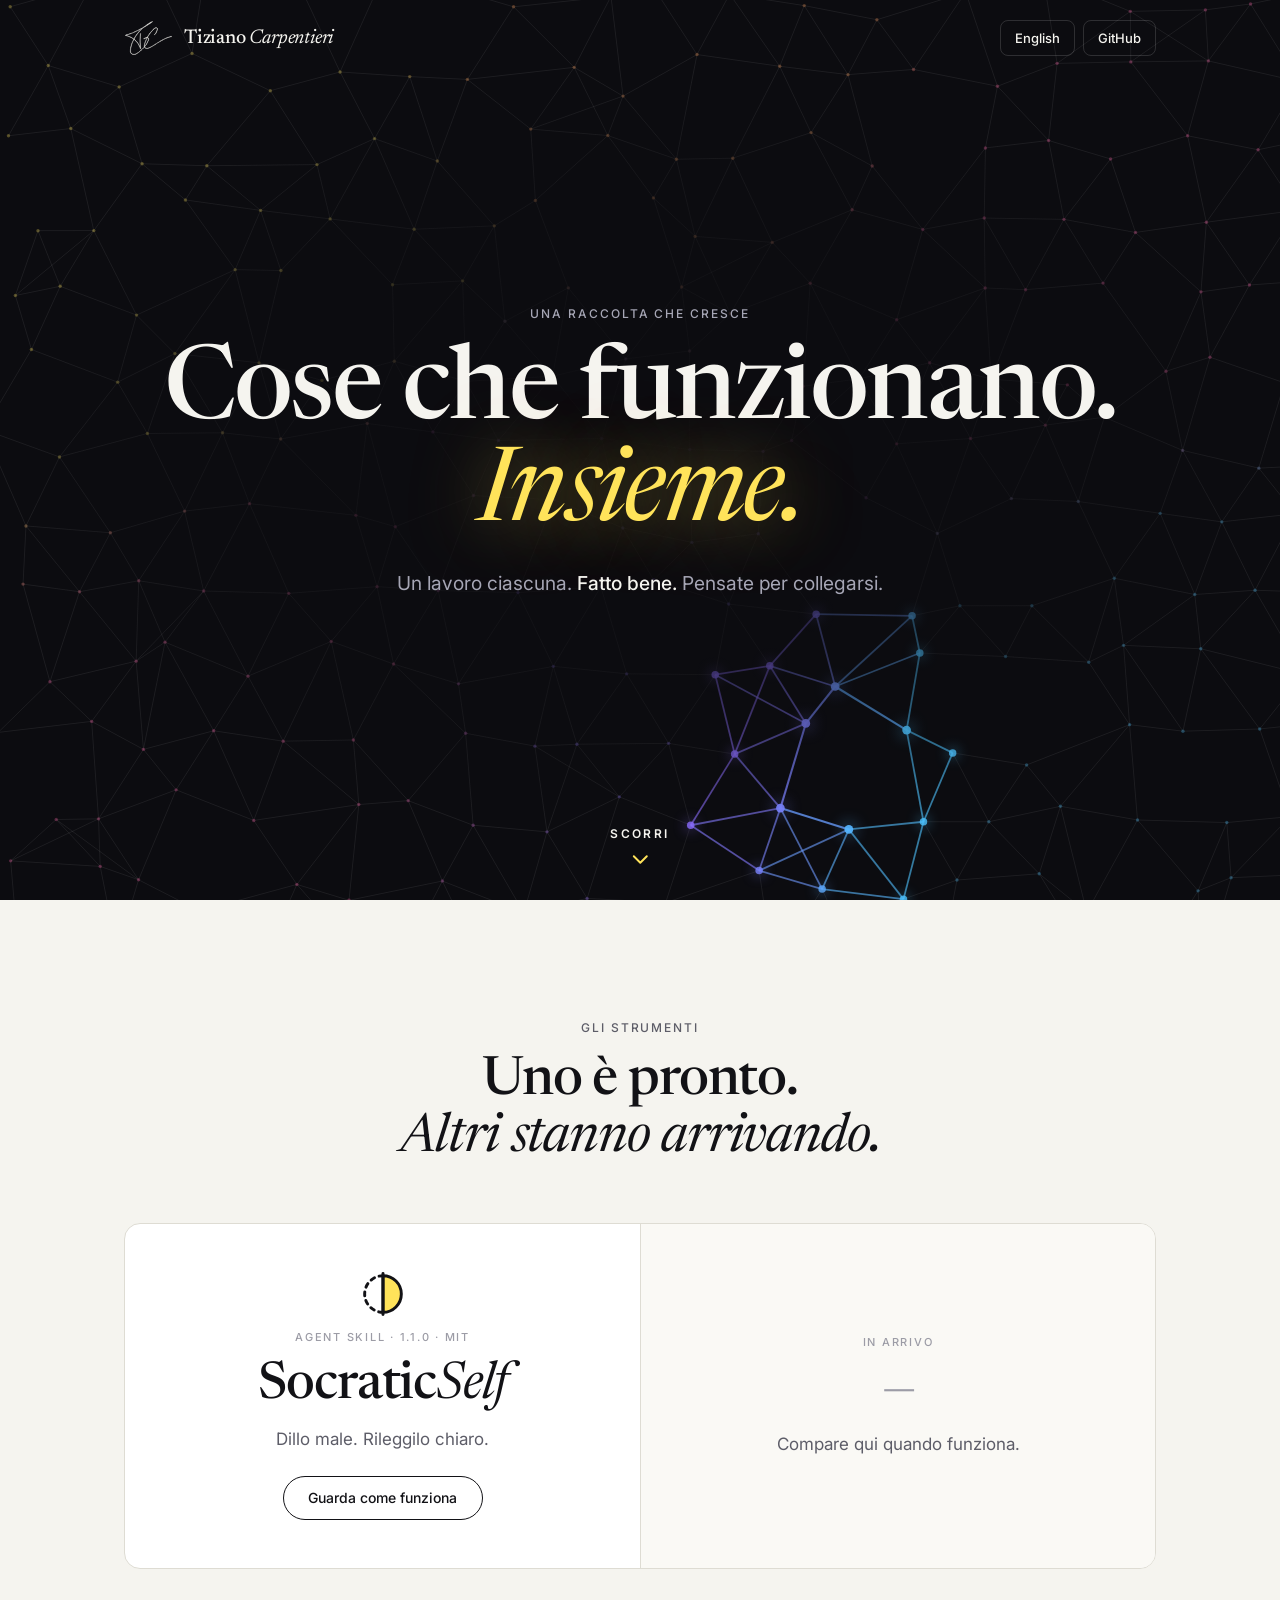
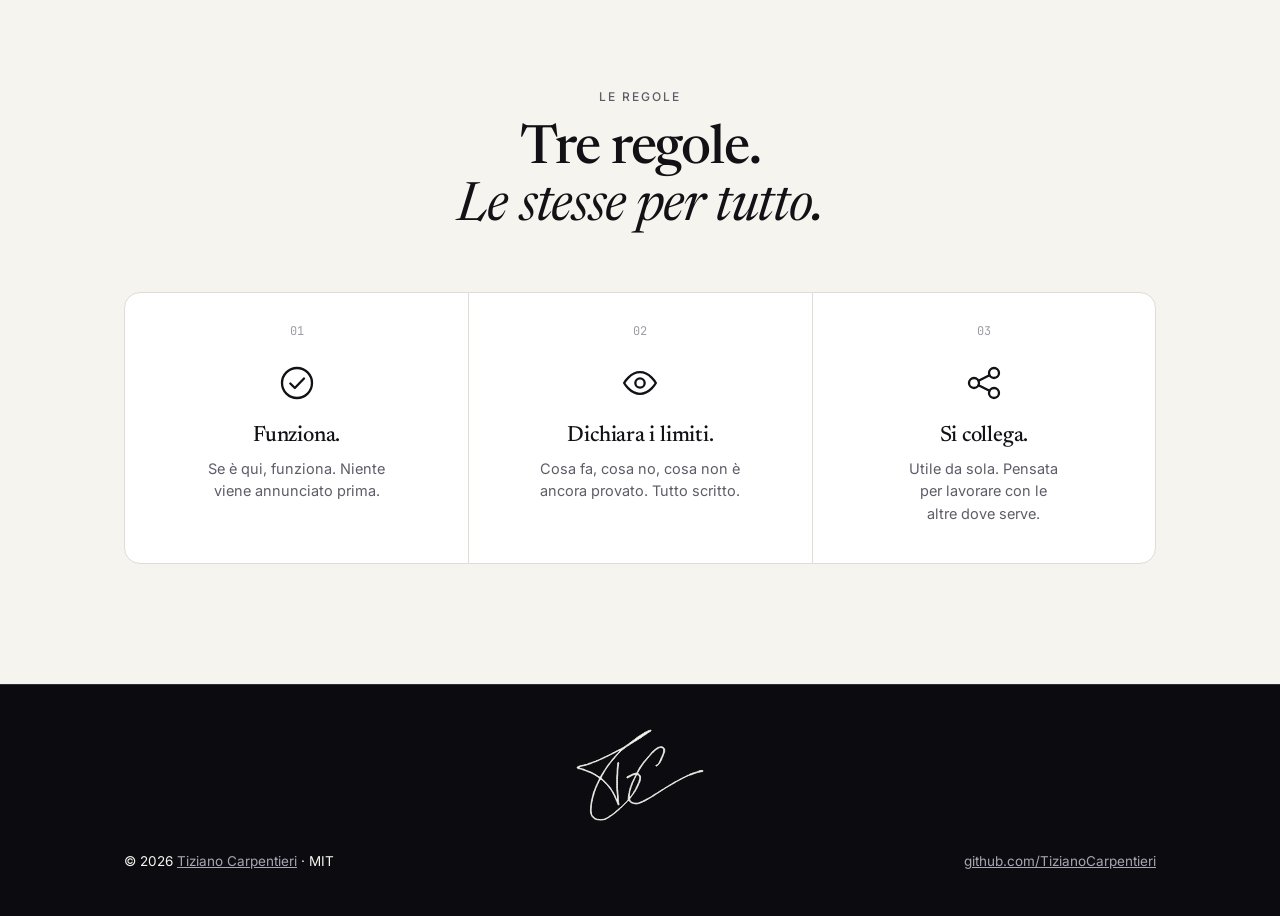
==== it/index.html @ f1d17db7 "Open the home page to every creation and keep labels on one line The home page now presents a growin" ====
<!doctype html>
<html lang="it">
<head>
<meta charset="utf-8">
<meta name="viewport" content="width=device-width, initial-scale=1">
<title>Tiziano Carpentieri — cose che funzionano, insieme</title>
<meta name="description" content="Cose che funzionano, di Tiziano Carpentieri. Ognuna fa bene un solo lavoro e si collega alle altre dove serve. Prima uscita: SocraticSelf, una Agent Skill aperta.">
<meta name="author" content="Tiziano Carpentieri">
<link rel="canonical" href="https://tizianocarpentieri.github.io/it/">
<link rel="alternate" hreflang="en" href="https://tizianocarpentieri.github.io/">
<link rel="alternate" hreflang="it" href="https://tizianocarpentieri.github.io/it/">
<link rel="alternate" hreflang="x-default" href="https://tizianocarpentieri.github.io/">
<meta property="og:type" content="website">
<meta property="og:title" content="Cose che funzionano. Insieme.">
<meta property="og:description" content="Cose che funzionano, di Tiziano Carpentieri.">
<meta property="og:url" content="https://tizianocarpentieri.github.io/it/">
<meta property="og:image" content="https://tizianocarpentieri.github.io/assets/og-home.png">
<meta name="twitter:card" content="summary_large_image">
<link rel="icon" href="../assets/mark.svg" type="image/svg+xml">
<link rel="preconnect" href="https://fonts.googleapis.com">
<link rel="preconnect" href="https://fonts.gstatic.com" crossorigin>
<link href="https://fonts.googleapis.com/css2?family=Newsreader:ital,opsz,wght@0,6..72,400;0,6..72,500;1,6..72,400;1,6..72,500&family=Inter:wght@400;500;600&family=JetBrains+Mono:wght@400&display=swap" rel="stylesheet">
<link rel="stylesheet" href="../assets/site.css">

</head>
<body style="--signal:#ffe35a">
<header class="hero ink network">
  <canvas class="scene" data-scene="network"></canvas><div class="veil"></div>
  <div class="wrap">
    <nav class="nav">
      <a class="brand home-brand" href="../it/index.html"><span class="sigla" aria-hidden="true"></span><span>Tiziano <em>Carpentieri</em></span></a>
      <div class="nav-links"><a class="chip" href="../index.html" hreflang="en">English</a><a class="chip" href="https://github.com/TizianoCarpentieri">GitHub</a></div>
    </nav>
    <div class="hero-copy">
      <span class="eyebrow">Una raccolta che cresce</span>
      <h1><span class="l">Cose che funzionano.</span><span class="l"><em>Insieme.</em></span></h1>
      <p class="lede">Un lavoro ciascuna. <b>Fatto bene.</b> Pensate per collegarsi.</p>
    </div>
  </div>
  <a class="cue" href="#main"><span>Scorri</span><svg viewBox="0 0 24 24" aria-hidden="true"><path d="M6 9.5l6 6 6-6"/></svg></a>
</header>

<main id="main">
<section class="band rise">
  <div class="wrap">
    <span class="eyebrow">Gli strumenti</span>
    <h2><span class="l">Uno è pronto.</span><span class="l"><em>Altri stanno arrivando.</em></span></h2>
    <div class="cols c2">
      <a class="tile" href="../it/socraticself/index.html"><svg viewBox="0 0 24 24" aria-hidden="true"><path d="M12 2a10 10 0 0 0 0 20" fill="none" stroke="currentColor" stroke-width="1.6" stroke-dasharray="2.2 2.6" stroke-linecap="round"/><path d="M12 2a10 10 0 0 1 0 20z" fill="#ffe35a" stroke="currentColor" stroke-width="1.6" stroke-linejoin="round"/><path d="M12 .8v22.4" stroke="currentColor" stroke-width="1.6" stroke-linecap="round"/></svg><span class="kind">Agent Skill · 1.1.0 · MIT</span><h3>Socratic<em>Self</em></h3><p>Dillo male. Rileggilo chiaro.</p><span class="go">Guarda come funziona</span></a>
      <div class="tile soon"><span class="kind">In arrivo</span><h3>—</h3><p>Compare qui quando funziona.</p></div>
    </div>
  </div>
</section>

<section class="band rise" style="padding-top:0">
  <div class="wrap">
    <span class="eyebrow">Le regole</span>
    <h2><span class="l">Tre regole.</span><span class="l"><em>Le stesse per tutto.</em></span></h2>
    <div class="cols c3">
      <div class="col"><svg class="ico" viewBox="0 0 24 24"><circle cx="12" cy="12" r="9"/><path d="M8 12.300l2.700 2.700L16.200 9.300"/></svg><h3>Funziona.</h3><p>Se è qui, funziona. Niente viene annunciato prima.</p></div>
      <div class="col"><svg class="ico" viewBox="0 0 24 24"><path d="M2.500 12s3.500-6.500 9.500-6.500 9.500 6.500 9.500 6.500-3.500 6.500-9.500 6.500S2.500 12 2.500 12z"/><circle cx="12" cy="12" r="2.800"/></svg><h3>Dichiara i limiti.</h3><p>Cosa fa, cosa no, cosa non è ancora provato. Tutto scritto.</p></div>
      <div class="col"><svg class="ico" viewBox="0 0 24 24"><circle cx="6" cy="12" r="3"/><circle cx="18" cy="6" r="3"/><circle cx="18" cy="18" r="3"/><path d="M8.700 10.700 15.300 7.300M8.700 13.300l6.600 3.400"/></svg><h3>Si collega.</h3><p>Utile da sola. Pensata per lavorare con le altre dove serve.</p></div>
    </div>
  </div>
</section>
</main>
<footer class="ink">
  <div class="wrap">
    <span class="sigla sign" role="img" aria-label="Sigla di Tiziano Carpentieri"></span>
    <div class="foot-row">
      <span>© 2026 <a href="../it/index.html">Tiziano Carpentieri</a> · MIT</span>
      <a href="https://github.com/TizianoCarpentieri">github.com/TizianoCarpentieri</a>
    </div>
  </div>
</footer>
<script src="../assets/site.js"></script>
</body>
</html>
---- assets/site.css ----
:root{
  --ink:#0c0c10; --ink-2:#16161c; --paper:#f5f4ef; --card:#ffffff; --tint:#faf9f5;
  --text:#121216; --muted:#5d5d68; --faint:#9c9ca6; --line:#dedcd3;
  --text-inv:#f5f4ef; --muted-inv:#a6a6b5; --line-inv:rgba(255,255,255,.14);
  --signal:#ffe35a;
  --display:"Newsreader",Georgia,"Times New Roman",serif;
  --sans:"Inter",system-ui,-apple-system,"Segoe UI",Roboto,sans-serif;
  --mono:"JetBrains Mono",ui-monospace,SFMono-Regular,Menlo,Consolas,monospace;
}
*{box-sizing:border-box}
html{scroll-behavior:smooth;-webkit-text-size-adjust:100%}
body{margin:0;background:var(--paper);color:var(--text);font:400 16px/1.55 var(--sans);-webkit-font-smoothing:antialiased;overflow-x:hidden}
a{color:inherit}
h1,h2,h3{text-wrap:balance}
p{text-wrap:pretty}
.lede,.caption,.request p,.note{text-wrap:balance}
.wrap{max-width:1080px;margin:0 auto;padding:0 24px}
.ink{background:var(--ink);color:var(--text-inv)}
.band{padding:120px 0;text-align:center}

/* nav */
.nav{display:flex;align-items:center;justify-content:space-between;height:76px}
.brand{display:inline-flex;align-items:center;gap:10px;font:500 20px/1 var(--display);letter-spacing:-.01em;text-decoration:none;white-space:nowrap}
.brand svg{width:26px;height:26px;flex:none}
.brand em{font-weight:400}
.nav-links{display:flex;gap:8px}
.chip{display:inline-flex;align-items:center;justify-content:center;min-width:72px;height:36px;padding:0 14px;border:1px solid var(--line);border-radius:8px;font:500 13px/1 var(--sans);text-decoration:none;white-space:nowrap;transition:background .2s}
.ink .chip{border-color:var(--line-inv)}
.chip:hover{background:rgba(127,127,127,.14)}

/* type */
.eyebrow{display:block;font:500 12px/1.4 var(--sans);letter-spacing:.16em;text-transform:uppercase;color:var(--muted)}
.ink .eyebrow{color:var(--muted-inv)}
h1{font:500 clamp(38px,6.6vw,86px)/1.03 var(--display);letter-spacing:-.025em;margin:20px 0 0}
h2{font:500 clamp(30px,4.4vw,54px)/1.06 var(--display);letter-spacing:-.022em;margin:16px 0 0}
h1 .l,h2 .l{display:block}
h1 em,h2 em{font-style:italic;font-weight:400}
.ink h1 em,.ink h2 em{color:var(--signal)}
.lede{font-size:clamp(17px,1.5vw,20px);line-height:1.5;color:var(--muted);margin:22px auto 0;max-width:50ch}
.ink .lede{color:var(--muted-inv)}
.lede b{font-weight:500;color:var(--text);white-space:nowrap}
.ink .lede b{color:var(--text-inv)}
.caption{font-size:13px;color:var(--faint);margin:20px auto 0;max-width:60ch}
.ink .caption{color:#7c7c8e}

/* buttons */
.actions{display:flex;gap:12px;justify-content:center;flex-wrap:wrap;margin-top:34px}
.btn{display:inline-flex;align-items:center;justify-content:center;width:220px;height:50px;border-radius:10px;font:500 15px/1 var(--sans);white-space:nowrap;border:1px solid currentColor;background:transparent;color:inherit;cursor:pointer;text-decoration:none;transition:background .2s,color .2s,border-color .2s}
.btn:hover{background:rgba(127,127,127,.16)}
.btn.solid{background:var(--text);color:var(--paper);border-color:var(--text)}
.btn.solid:hover{background:#2e2e37}
.ink .btn.solid{background:var(--signal);color:#111;border-color:var(--signal)}
.ink .btn.solid:hover{background:#fff0a0}

/* hero */
.hero{position:relative;overflow:hidden;text-align:center;padding:0 0 96px}
.hero::before{content:"";position:absolute;inset:0;pointer-events:none;background-image:radial-gradient(circle,rgba(255,255,255,.075) 1px,transparent 1.4px);background-size:26px 26px;
  -webkit-mask-image:radial-gradient(70% 60% at 50% 60%,#000,transparent);mask-image:radial-gradient(70% 60% at 50% 60%,#000,transparent)}
.hero>.wrap{position:relative}
.hero-copy{padding-top:56px}

/* figure: network */
.figure{margin:60px auto 0;max-width:1000px}
.promptbar{display:grid;align-items:center;justify-items:center;border:1px solid var(--line-inv);border-radius:12px;background:rgba(255,255,255,.04);padding:14px 18px;font:400 clamp(13px,1.45vw,16px)/1.6 var(--mono);color:#e9e8e2}
.promptbar>span{grid-area:1/1;opacity:0;transition:opacity .5s}
.figure[data-mode="vague"] .pv,.figure[data-mode="clear"] .pc{opacity:1}
.tag{display:inline-block;font:600 10.5px/1 var(--sans);letter-spacing:.14em;text-transform:uppercase;padding:5px 9px;border-radius:6px;margin-right:10px;vertical-align:2px;background:rgba(255,255,255,.14);color:#d6d6e0}
.pc .tag{background:var(--signal);color:#111}
.net{display:block;width:100%;height:auto;margin-top:22px}
.net .e{stroke:#fff;stroke-opacity:.06;stroke-width:1;fill:none;transition:stroke-opacity .7s,stroke .7s}
.net .n{fill:#5b5b70;transition:fill .7s,opacity .7s}
.net .lab,.net .io{paint-order:stroke;stroke:var(--ink);stroke-width:6px;stroke-linejoin:round;font:500 13px var(--sans);transition:fill .7s,opacity .7s}
.net .lab{fill:#8d8d9e}
.net .io{fill:#cfcfda}
.net .n.in{fill:var(--text-inv)}
.net .ring{fill:none;stroke:var(--signal);stroke-width:1.2;opacity:0;transform-box:fill-box;transform-origin:center}
@keyframes dash{to{stroke-dashoffset:-28}}
@keyframes flick{from{opacity:.2}to{opacity:.95}}
@keyframes ringp{from{opacity:.9;transform:scale(1)}to{opacity:0;transform:scale(2.4)}}
[data-mode="vague"] .net .e{stroke:#b9b9e6;stroke-opacity:.36;stroke-dasharray:2 10;animation:dash 3.2s linear infinite}
[data-mode="vague"] .net .lab{fill:#c4c4d6}
[data-mode="vague"] .net .n.cl{fill:#b9b9e6;animation:flick 1.2s ease-in-out infinite alternate;animation-delay:var(--dl)}
[data-mode="vague"] .net .n.l,[data-mode="vague"] .net .n.out{fill:#77778f}
[data-mode="clear"] .net .e{stroke-opacity:.035}
[data-mode="clear"] .net .e.hot{stroke:var(--signal);stroke-opacity:.95;stroke-width:1.5;stroke-dasharray:6 8;animation:dash .8s linear infinite}
[data-mode="clear"] .net .n.cl{opacity:.16}
[data-mode="clear"] .net .n.hot{fill:var(--signal);opacity:1;filter:drop-shadow(0 0 7px rgba(255,227,90,.9))}
[data-mode="clear"] .net .lab{opacity:.28}
[data-mode="clear"] .net .lab.hot{opacity:1;fill:#fff;font-weight:600}
[data-mode="clear"] .net .ring{animation:ringp 1.8s ease-out infinite}
.io-v,.io-c{transition:opacity .5s}
[data-mode="vague"] .net .io-c,[data-mode="clear"] .net .io-v{opacity:0}
.switch{display:flex;gap:10px;justify-content:center;margin-top:22px}
.sw{width:180px;height:44px;border-radius:10px;border:1px solid var(--line-inv);background:transparent;color:var(--text-inv);font:500 14px/1 var(--sans);white-space:nowrap;cursor:pointer;transition:background .25s,color .25s,border-color .25s}
[data-mode="vague"] .sw[data-set="vague"]{background:var(--text-inv);color:#111;border-color:var(--text-inv)}
[data-mode="clear"] .sw[data-set="clear"]{background:var(--signal);color:#111;border-color:var(--signal)}

/* constellation (home) */
.orbit{display:block;width:100%;height:auto;max-width:900px;margin:56px auto 0}
.orbit .rail{stroke:var(--line-inv);stroke-width:1.2;stroke-dasharray:4 9;animation:dash 2.4s linear infinite}
.orbit .slot{fill:none;stroke:#5b5b70;stroke-width:1.2;stroke-dasharray:3 5}
.orbit .lit{fill:var(--signal);filter:drop-shadow(0 0 14px rgba(255,227,90,.7))}
.orbit .ring{fill:none;stroke:var(--signal);stroke-width:1.2;transform-box:fill-box;transform-origin:center;animation:ringp 2.2s ease-out infinite}
.orbit .glyph{stroke:#111;stroke-width:1.6;fill:none;stroke-linecap:round}

/* demo window */
.window{margin:56px auto 0;border:1px solid var(--line);border-radius:16px;background:var(--card);overflow:hidden;box-shadow:0 40px 90px -50px rgba(18,18,22,.45);text-align:left}
.chrome{display:grid;grid-template-columns:1fr auto 1fr;align-items:center;height:44px;padding:0 16px;border-bottom:1px solid var(--line);background:var(--tint)}
.chrome i{display:inline-block;width:10px;height:10px;border-radius:50%;background:var(--line);margin-right:6px}
.chrome span{font:400 12px/1 var(--mono);color:var(--faint);white-space:nowrap}
.split{display:grid;grid-template-columns:1fr 1px 1fr}
.pane{min-width:0;padding:28px 34px 36px;display:flex;flex-direction:column}
.pane.you{background:var(--tint)}
.pane-h{font:500 11px/1 var(--sans);letter-spacing:.16em;text-transform:uppercase;color:var(--faint);padding-bottom:16px;margin-bottom:24px;border-bottom:1px solid var(--line);white-space:nowrap}
.axis{position:relative;background:var(--line)}
.axis::after{content:"→";position:absolute;left:50%;top:50%;width:34px;height:34px;margin:-17px;border-radius:50%;background:var(--card);border:1px solid var(--line);display:grid;place-items:center;font:500 15px/1 var(--sans)}
.raw{font:400 clamp(15px,1.4vw,17px)/1.85 var(--mono);color:var(--muted);margin:auto 0}
.ch{visibility:hidden}
.ch.v{visibility:visible}
.ch.cur{position:relative}
.ch.cur::after{content:"";position:absolute;right:-4px;top:.15em;bottom:.15em;width:2px;background:var(--text);animation:blink 1s steps(2) infinite}
@keyframes blink{50%{opacity:0}}
.clear{margin:auto 0}
.clear>p{font:500 clamp(19px,1.95vw,25px)/1.32 var(--display);letter-spacing:-.012em;margin:0 0 18px}
.clear mark{color:inherit;background:linear-gradient(var(--signal),var(--signal)) no-repeat 0 92%/0% 36%;transition:background-size .9s .25s}
.clear .on mark{background-size:100% 36%}
.files{display:flex;flex-wrap:wrap;gap:6px}
.files code{font:400 12.5px/1 var(--mono);background:var(--paper);border:1px solid var(--line);padding:7px 9px;border-radius:6px;white-space:nowrap}
.note{font-size:15px;line-height:1.5;color:var(--muted);border-left:2px solid var(--text);padding-left:14px;margin-top:16px}
.note b{display:block;font:600 11px/1.4 var(--sans);letter-spacing:.14em;text-transform:uppercase;color:var(--text);margin-bottom:3px}
.js .rv{opacity:0;transition:opacity .7s}
.js .rv.on{opacity:1}

/* numbered columns */
.cols{display:grid;margin-top:56px;border:1px solid var(--line);border-radius:16px;background:var(--card);overflow:hidden;counter-reset:m}
.cols.c4{grid-template-columns:repeat(4,1fr)}
.cols.c3{grid-template-columns:repeat(3,1fr)}
.cols.c2{grid-template-columns:repeat(2,1fr)}
.col{min-width:0;padding:32px 22px 38px;border-left:1px solid var(--line);counter-increment:m;transition:background .2s}
.col:first-child{border-left:0}
.col:hover{background:var(--tint)}
.col::before{content:counter(m,decimal-leading-zero);display:block;font:400 12px/1 var(--mono);color:var(--faint);margin-bottom:26px}
.ico{display:block;width:40px;height:40px;margin:0 auto 20px;stroke:currentColor;fill:none;stroke-width:1.4;stroke-linecap:round;stroke-linejoin:round}
.col h3{font:500 22px/1.2 var(--display);letter-spacing:-.01em;margin:0 0 8px}
.col p{margin:0 auto;color:var(--muted);font-size:14.5px;max-width:24ch;text-wrap:balance}
.scan{animation:scan 2.4s ease-in-out infinite alternate}@keyframes scan{to{transform:translateY(8px)}}
.spin{transform-origin:12px 12px;animation:spin 14s linear infinite}@keyframes spin{to{transform:rotate(360deg)}}

/* tool tiles (home) */
.tile{display:flex;flex-direction:column;align-items:center;justify-content:center;gap:14px;min-height:340px;padding:48px 28px;text-decoration:none;border-left:1px solid var(--line);transition:background .2s}
.tile:first-child{border-left:0}
a.tile:hover{background:var(--tint)}
.tile svg{width:44px;height:44px}
.tile .kind{font:500 11px/1.4 var(--sans);letter-spacing:.16em;text-transform:uppercase;color:var(--faint);white-space:nowrap}
.tile h3{font:500 clamp(34px,4.4vw,52px)/1 var(--display);letter-spacing:-.02em;margin:0;white-space:nowrap}
.tile h3 em{font-weight:400}
.tile p{margin:0;color:var(--muted);font-size:17px;max-width:26ch;text-wrap:balance}
.tile .go{display:inline-flex;align-items:center;justify-content:center;width:200px;height:44px;margin-top:10px;border:1px solid var(--text);border-radius:10px;font:500 14px/1 var(--sans);white-space:nowrap;transition:background .2s,color .2s}
a.tile:hover .go{background:var(--text);color:var(--paper)}
.tile.soon{background:var(--tint)}
.tile.soon h3{color:var(--faint)}

/* request */
.request{max-width:780px;margin:48px auto 0;border:1px solid var(--line-inv);border-radius:16px;background:var(--ink-2);padding:44px 40px}
.request p{font:400 clamp(19px,2.05vw,25px)/1.4 var(--display);letter-spacing:-.01em;margin:0}
.request p b{font-weight:400;background:linear-gradient(transparent 62%,rgba(255,227,90,.36) 62%)}
.request .url{display:block;width:fit-content;max-width:100%;margin:16px auto;font:400 clamp(12px,1.5vw,15px)/1.5 var(--mono);padding:8px 14px;border-radius:8px;background:rgba(255,255,255,.08);color:#e9e8e2}
.cmd{max-width:780px;margin:16px auto 0;border:1px solid var(--line-inv);border-radius:12px;height:52px;padding:0 18px;display:flex;align-items:center;gap:12px;font:400 13.5px/1 var(--mono);white-space:nowrap;overflow-x:auto;color:#e9e8e2;scrollbar-width:none}
.cmd::-webkit-scrollbar{display:none}
.cmd span{color:#7c7c8e}
.cmd code{font:inherit;margin:0 auto}

footer{border-top:1px solid var(--line-inv);padding:44px 0 44px;font-size:13.5px;color:#8a8a9c}
footer .wrap{display:flex;flex-direction:column;align-items:center;gap:30px}
.foot-row{width:100%;display:flex;justify-content:space-between;gap:12px 24px;flex-wrap:wrap}
footer a{color:var(--muted-inv);white-space:nowrap}

.js .rise{opacity:0;transition:opacity .9s}
.js .rise.in{opacity:1}

@media (max-width:860px){
  .band{padding:80px 0}
  .hero{padding-bottom:64px}
  .hero-copy{padding-top:36px}
  .figure{max-width:420px;margin-top:44px}
  .net .lab,.net .io{font-size:12px}
  .split{grid-template-columns:1fr}
  .axis{height:1px}
  .axis::after{content:"↓"}
  .pane{padding:22px 20px 26px}
  .raw,.clear{margin:0}
  .cols.c4{grid-template-columns:1fr 1fr}
  .cols.c4 .col:nth-child(odd){border-left:0}
  .cols.c4 .col:nth-child(n+3){border-top:1px solid var(--line)}
  .cols.c3,.cols.c2{grid-template-columns:1fr}
  .cols.c3 .col,.cols.c2 .tile{border-left:0}
  .cols.c3 .col+.col,.cols.c2 .tile+.tile{border-top:1px solid var(--line)}
  .tile{min-height:0;padding:40px 20px}
  .request{padding:30px 20px}
  .btn{width:100%;max-width:320px}
  .sw{width:50%;max-width:180px}
}
@media (max-width:520px){
  .cols.c4{grid-template-columns:1fr}
  .cols.c4 .col{border-left:0}
  .cols.c4 .col+.col{border-top:1px solid var(--line)}
  .col{padding:26px 20px 30px}
  .pane-h{font-size:10px;letter-spacing:.08em;white-space:normal;line-height:1.5}
  .col::before{margin-bottom:18px}
  .col p{max-width:30ch}
}
@media (prefers-reduced-motion:reduce){*{animation:none !important;transition:none !important}}

/* ── hero scenes: a full-screen living canvas per project ── */
.hero{min-height:100vh;min-height:100svh;display:flex;flex-direction:column;padding:0}
.hero::before{display:none}
.hero canvas.scene{position:absolute;inset:0;width:100%;height:100%;display:block}
.hero .veil{position:absolute;inset:0;pointer-events:none;background:radial-gradient(50% 42% at 50% 50%,rgba(12,12,16,.94),rgba(12,12,16,.55) 60%,transparent)}
.hero>.wrap{width:100%;flex:1;display:flex;flex-direction:column;min-height:680px}
.hero-copy{flex:1;display:flex;flex-direction:column;align-items:center;justify-content:center;padding:24px 0 96px}
.hero h1{font-size:clamp(42px,8vw,116px);line-height:1}
.hero h1 em{text-shadow:0 0 70px color-mix(in srgb,var(--signal) 50%,transparent)}
.hero.flow .veil{display:none}
.hero.flow .hero-copy{padding-bottom:36vh}
.flow-l,.flow-r{position:absolute;bottom:60px;transform:translateX(-50%);font:600 11px/1 var(--sans);letter-spacing:.2em;text-transform:uppercase;white-space:nowrap}
.flow-l{left:25%;color:#b9a6ff}
.flow-r{left:75%;color:var(--signal)}
.hero:not(.flow) .flow-l,.hero:not(.flow) .flow-r{display:none}
.btn,.sw,.tile .go{border-radius:999px}
.why{border-top:1px solid var(--line-inv)}
@media (max-width:860px){.hero-copy{padding-bottom:64px}.hero.flow .hero-copy{padding-bottom:34vh}.flow-l,.flow-r{font-size:9.5px;letter-spacing:.12em}}

/* ── signature: Tiziano's initials, one SVG used as a mask so it takes the text colour ── */
.sigla{display:inline-block;flex:none;aspect-ratio:708/507;background:currentColor;
  -webkit-mask:url(sigla.svg) center/contain no-repeat;mask:url(sigla.svg) center/contain no-repeat}
.home-brand{gap:12px}
.home-brand .sigla{width:48px}
footer .sigla{width:128px;color:var(--text-inv)}
/* the footer signature is written left to right: a clip, so its box never changes */
.js footer .sign{clip-path:inset(0 100% 0 0);transition:clip-path 1.6s cubic-bezier(.6,.05,.3,1) .2s}
.js footer.in .sign{clip-path:inset(0 0 0 0)}

/* ── scroll cue: tells the reader the page goes on; fades in, fades out once they scroll ── */
.cue{position:absolute;left:50%;bottom:22px;transform:translateX(-50%);display:flex;flex-direction:column;align-items:center;gap:6px;
  padding:6px 14px;font:600 12px/1 var(--sans);letter-spacing:.2em;text-transform:uppercase;color:var(--text-inv);text-decoration:none;white-space:nowrap;transition:opacity .6s}
.cue svg{width:26px;height:26px;fill:none;stroke:var(--signal);stroke-width:1.8;stroke-linecap:round;stroke-linejoin:round;animation:nudge 1.8s ease-in-out infinite}
@keyframes nudge{0%,100%{transform:translateY(-2px);opacity:.55}50%{transform:translateY(4px);opacity:1}}
.cue:focus-visible{outline:1px solid var(--signal);outline-offset:2px;border-radius:8px}
.js .cue{opacity:0}
.js.ready .cue{opacity:1}
.js.scrolled .cue{opacity:0;pointer-events:none}
.eyebrow .seg{white-space:nowrap}
@media (max-width:560px){.eyebrow .seg{display:block}.flow-l,.flow-r{bottom:96px}.home-brand span:not(.sigla){position:absolute;width:1px;height:1px;overflow:hidden;clip-path:inset(50%);white-space:nowrap}.home-brand .sigla{width:52px}}
@media (prefers-reduced-motion:reduce){.js .cue{opacity:1}.js footer .sign{clip-path:none}}
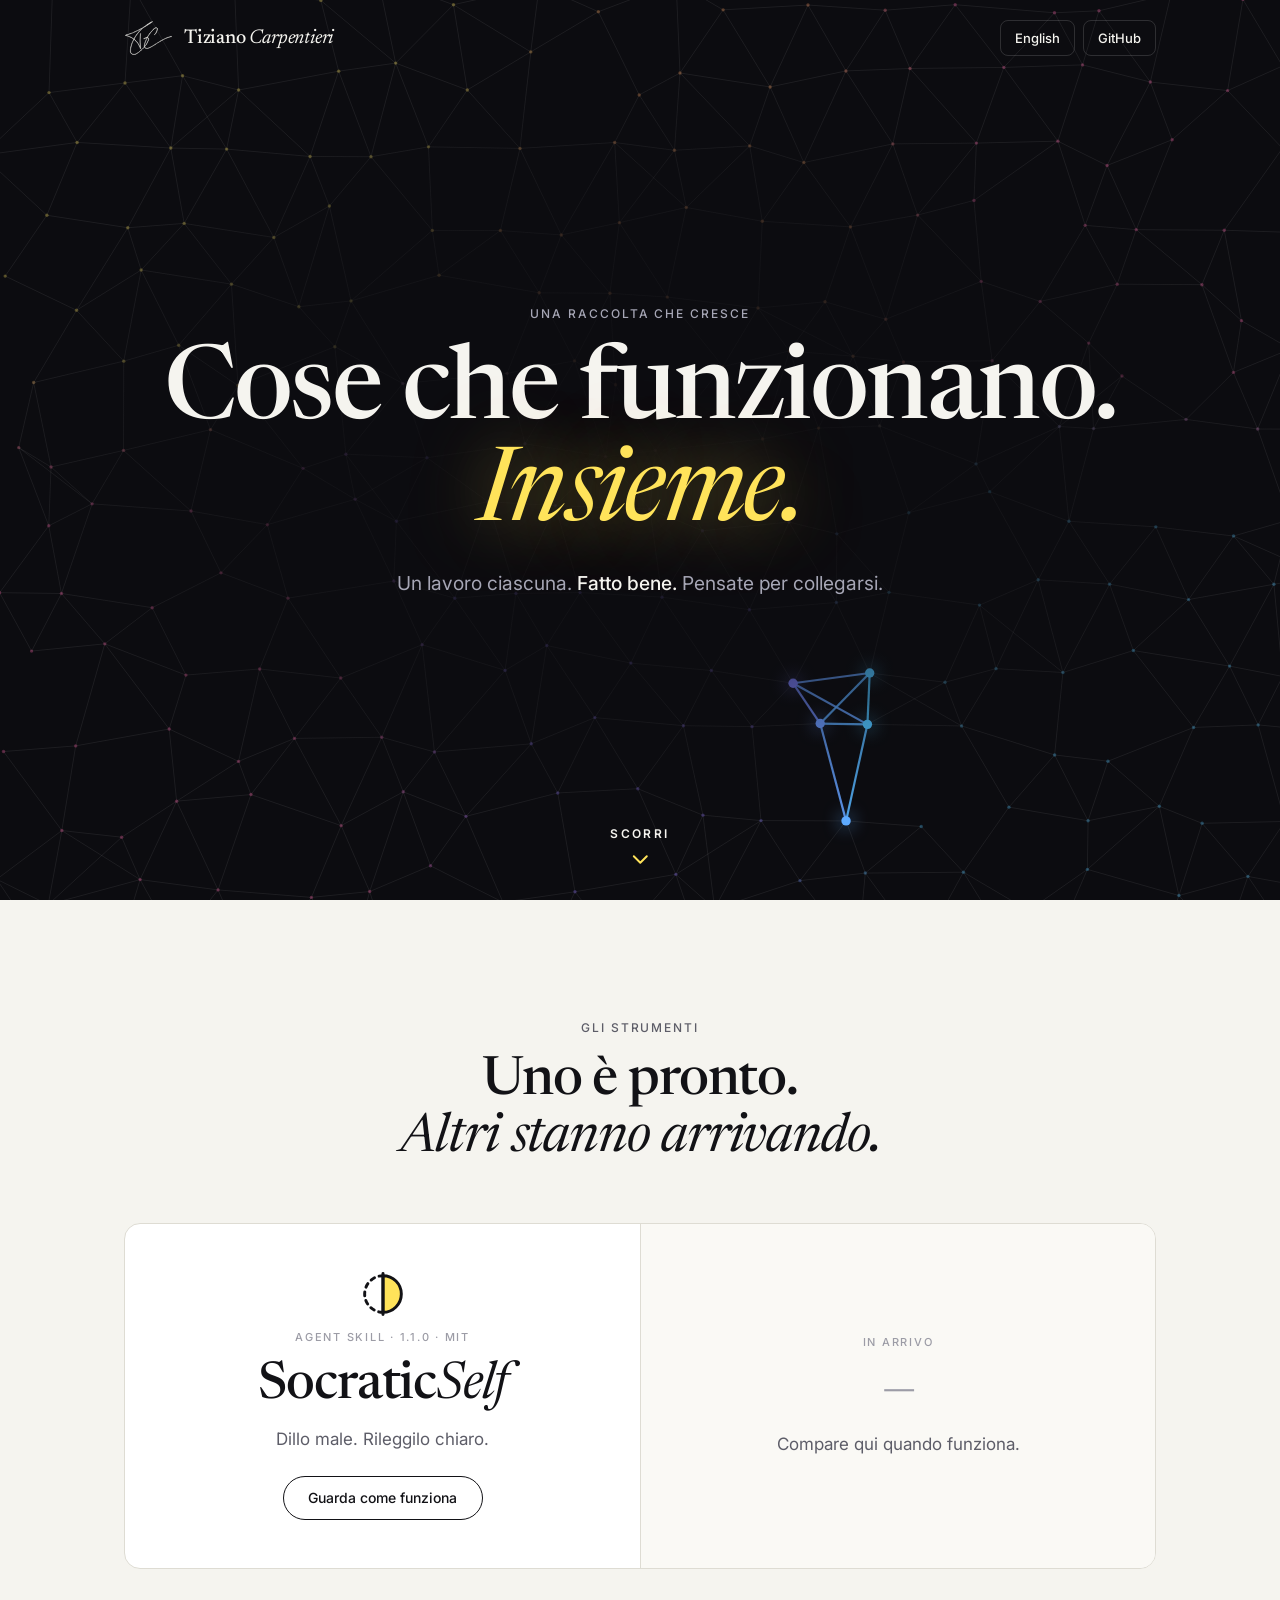
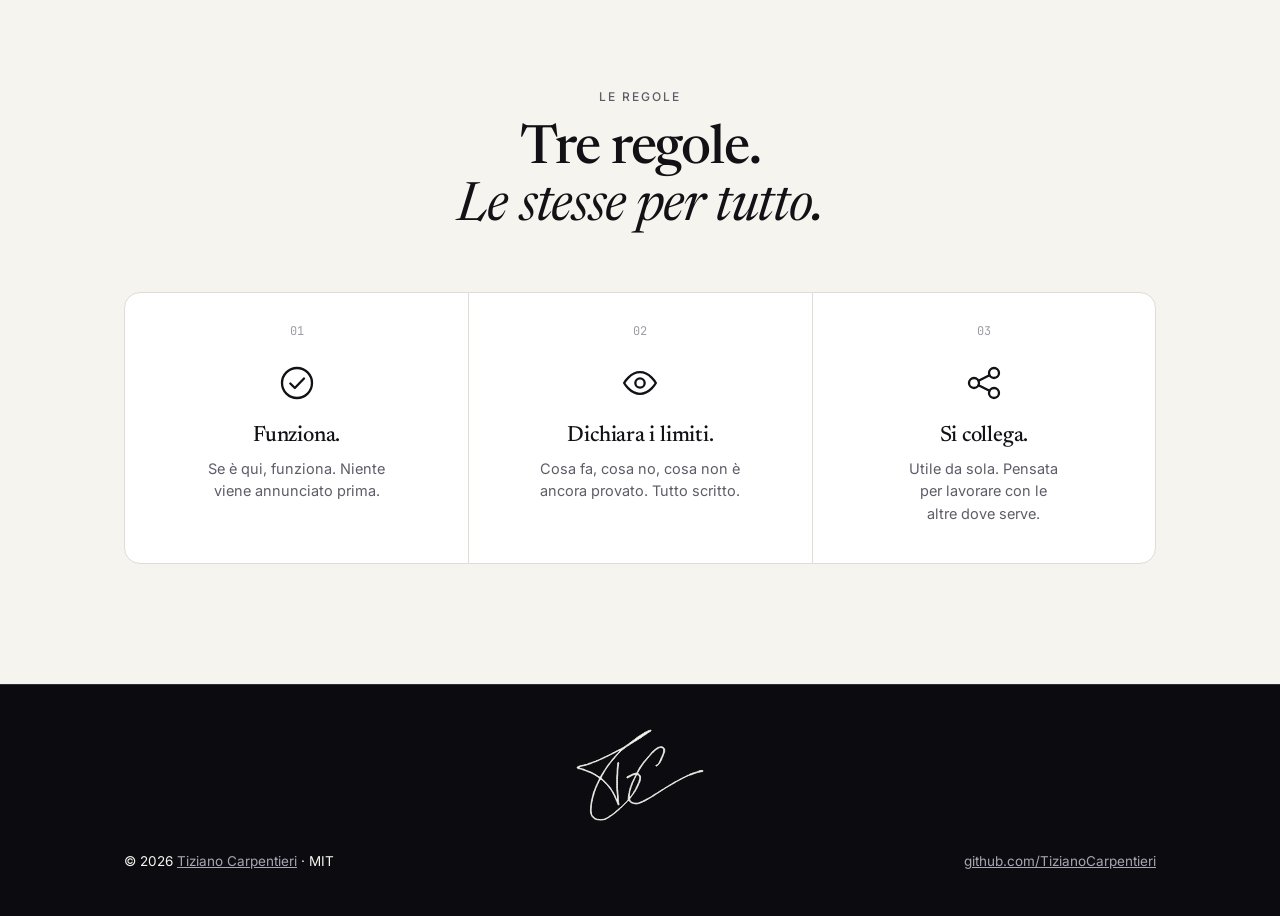
==== commit e3ad5393: "Use Tiziano's signature as the site icon Every page now links the same icon: the signature in ink on" ====
--- a/it/index.html
+++ b/it/index.html
@@ -16,7 +16,10 @@
 <meta property="og:url" content="https://tizianocarpentieri.github.io/it/">
 <meta property="og:image" content="https://tizianocarpentieri.github.io/assets/og-home.png">
 <meta name="twitter:card" content="summary_large_image">
-<link rel="icon" href="../assets/mark.svg" type="image/svg+xml">
+<link rel="icon" href="../favicon.ico" sizes="16x16 32x32 48x48">
+<link rel="icon" href="../assets/icon.svg" type="image/svg+xml">
+<link rel="icon" href="../assets/icon-192.png" type="image/png" sizes="192x192">
+<link rel="apple-touch-icon" href="../apple-touch-icon.png">
 <link rel="preconnect" href="https://fonts.googleapis.com">
 <link rel="preconnect" href="https://fonts.gstatic.com" crossorigin>
 <link href="https://fonts.googleapis.com/css2?family=Newsreader:ital,opsz,wght@0,6..72,400;0,6..72,500;1,6..72,400;1,6..72,500&family=Inter:wght@400;500;600&family=JetBrains+Mono:wght@400&display=swap" rel="stylesheet">
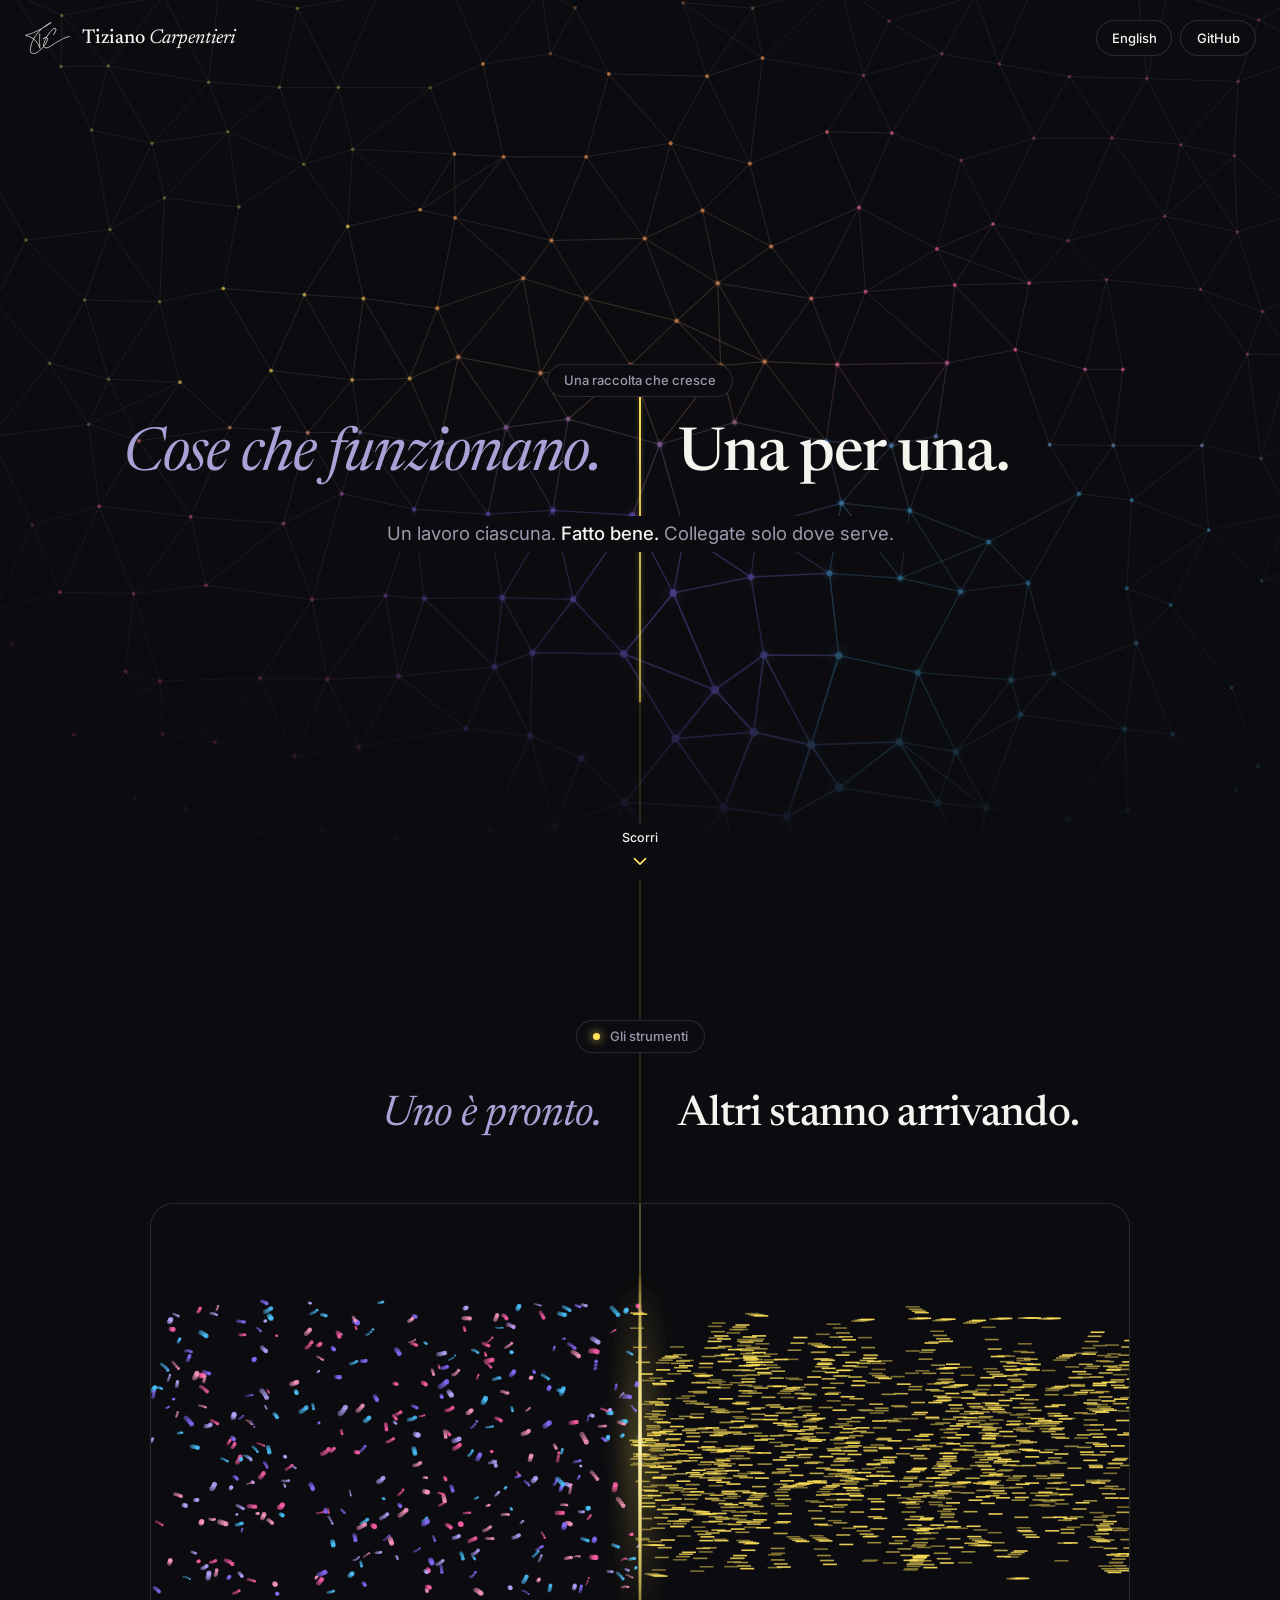
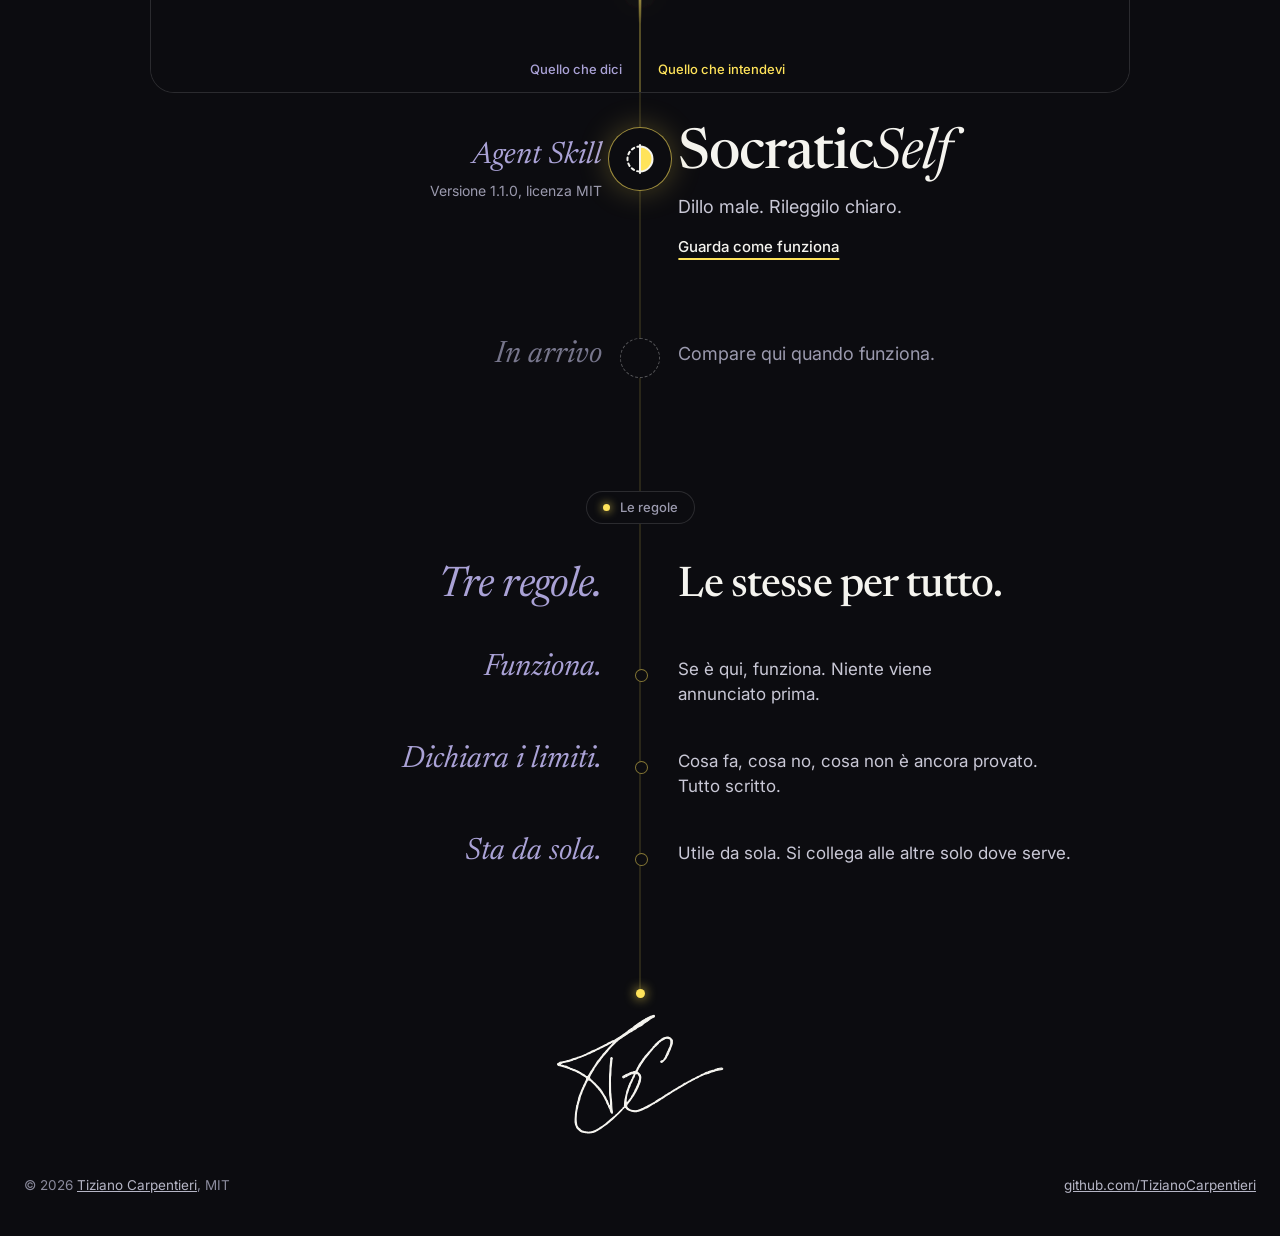
==== commit c4a0ad0c: "Run one line through every page and show how SocraticSelf is used The line of the opening now crosse" ====
--- a/it/index.html
+++ b/it/index.html
@@ -3,15 +3,15 @@
 <head>
 <meta charset="utf-8">
 <meta name="viewport" content="width=device-width, initial-scale=1">
-<title>Tiziano Carpentieri — cose che funzionano, insieme</title>
-<meta name="description" content="Cose che funzionano, di Tiziano Carpentieri. Ognuna fa bene un solo lavoro e si collega alle altre dove serve. Prima uscita: SocraticSelf, una Agent Skill aperta.">
+<title>Tiziano Carpentieri — cose che funzionano, una per una</title>
+<meta name="description" content="Cose che funzionano, di Tiziano Carpentieri. Ognuna fa bene un solo lavoro e si collega alle altre solo dove serve. Prima uscita: SocraticSelf, una Agent Skill aperta.">
 <meta name="author" content="Tiziano Carpentieri">
 <link rel="canonical" href="https://tizianocarpentieri.github.io/it/">
 <link rel="alternate" hreflang="en" href="https://tizianocarpentieri.github.io/">
 <link rel="alternate" hreflang="it" href="https://tizianocarpentieri.github.io/it/">
 <link rel="alternate" hreflang="x-default" href="https://tizianocarpentieri.github.io/">
 <meta property="og:type" content="website">
-<meta property="og:title" content="Cose che funzionano. Insieme.">
+<meta property="og:title" content="Cose che funzionano. Una per una.">
 <meta property="og:description" content="Cose che funzionano, di Tiziano Carpentieri.">
 <meta property="og:url" content="https://tizianocarpentieri.github.io/it/">
 <meta property="og:image" content="https://tizianocarpentieri.github.io/assets/og-home.png">
@@ -27,55 +27,70 @@
 
 </head>
 <body style="--signal:#ffe35a">
-<header class="hero ink network">
-  <canvas class="scene" data-scene="network"></canvas><div class="veil"></div>
+<div class="page">
+<header class="hero">
+  <canvas class="scene" data-scene="network"></canvas>
   <div class="wrap">
     <nav class="nav">
       <a class="brand home-brand" href="../it/index.html"><span class="sigla" aria-hidden="true"></span><span>Tiziano <em>Carpentieri</em></span></a>
-      <div class="nav-links"><a class="chip" href="../index.html" hreflang="en">English</a><a class="chip" href="https://github.com/TizianoCarpentieri">GitHub</a></div>
+      <div class="links"><a class="chip" href="../index.html" hreflang="en">English</a><a class="chip" href="https://github.com/TizianoCarpentieri">GitHub</a></div>
     </nav>
-    <div class="hero-copy">
-      <span class="eyebrow">Una raccolta che cresce</span>
-      <h1><span class="l">Cose che funzionano.</span><span class="l"><em>Insieme.</em></span></h1>
-      <p class="lede">Un lavoro ciascuna. <b>Fatto bene.</b> Pensate per collegarsi.</p>
+    <div class="hero-body">
+      <div class="bead axis-start"><span>Una raccolta che cresce</span></div>
+      <h1 class="split h-split"><span class="l">Cose che funzionano.</span><span class="r">Una per una.</span></h1>
+      <p class="mid lede"><span>Un lavoro ciascuna. <b>Fatto bene.</b> Collegate solo dove serve.</span></p>
     </div>
   </div>
   <a class="cue" href="#main"><span>Scorri</span><svg viewBox="0 0 24 24" aria-hidden="true"><path d="M6 9.5l6 6 6-6"/></svg></a>
 </header>
 
 <main id="main">
-<section class="band rise">
+<section class="sec rise">
   <div class="wrap">
-    <span class="eyebrow">Gli strumenti</span>
-    <h2><span class="l">Uno è pronto.</span><span class="l"><em>Altri stanno arrivando.</em></span></h2>
-    <div class="cols c2">
-      <a class="tile" href="../it/socraticself/index.html"><svg viewBox="0 0 24 24" aria-hidden="true"><path d="M12 2a10 10 0 0 0 0 20" fill="none" stroke="currentColor" stroke-width="1.6" stroke-dasharray="2.2 2.6" stroke-linecap="round"/><path d="M12 2a10 10 0 0 1 0 20z" fill="#ffe35a" stroke="currentColor" stroke-width="1.6" stroke-linejoin="round"/><path d="M12 .8v22.4" stroke="currentColor" stroke-width="1.6" stroke-linecap="round"/></svg><span class="kind">Agent Skill · 1.1.0 · MIT</span><h3>Socratic<em>Self</em></h3><p>Dillo male. Rileggilo chiaro.</p><span class="go">Guarda come funziona</span></a>
-      <div class="tile soon"><span class="kind">In arrivo</span><h3>—</h3><p>Compare qui quando funziona.</p></div>
+    <div class="bead"><span><i></i>Gli strumenti</span></div>
+    <h2 class="split h-split"><span class="l">Uno è pronto.</span><span class="r">Altri stanno arrivando.</span></h2>
+    <div class="stations">
+      <div class="station-d">
+        <a class="frame" href="../it/socraticself/index.html" aria-label="SocraticSelf, guarda come funziona"><canvas data-scene="flow"></canvas><span class="fl">Quello che dici</span><span class="fr">Quello che intendevi</span></a>
+        <div class="split st-row">
+          <a class="knot" href="../it/socraticself/index.html" aria-hidden="true" tabindex="-1"><svg viewBox="0 0 24 24" aria-hidden="true"><path d="M12 2a10 10 0 0 0 0 20" fill="none" stroke="currentColor" stroke-width="1.6" stroke-dasharray="2.2 2.6" stroke-linecap="round"/><path d="M12 2a10 10 0 0 1 0 20z" fill="#ffe35a" stroke="currentColor" stroke-width="1.6" stroke-linejoin="round"/><path d="M12 .8v22.4" stroke="currentColor" stroke-width="1.6" stroke-linecap="round"/></svg></a>
+          <div class="l st-kind"><span class="kind">Agent Skill</span><span class="small">Versione 1.1.0, licenza MIT</span></div>
+          <div class="r st-main"><h3 class="st-name">Socratic<em>Self</em></h3><p>Dillo male. Rileggilo chiaro.</p><a class="go" href="../it/socraticself/index.html">Guarda come funziona</a></div>
+        </div>
+      </div>
+      <div class="split st-row next">
+        <span class="knot empty" aria-hidden="true"></span>
+        <div class="l st-kind"><span class="kind">In arrivo</span></div>
+        <div class="r st-main"><p>Compare qui quando funziona.</p></div>
+      </div>
     </div>
   </div>
 </section>
 
-<section class="band rise" style="padding-top:0">
+<section class="sec rise">
   <div class="wrap">
-    <span class="eyebrow">Le regole</span>
-    <h2><span class="l">Tre regole.</span><span class="l"><em>Le stesse per tutto.</em></span></h2>
-    <div class="cols c3">
-      <div class="col"><svg class="ico" viewBox="0 0 24 24"><circle cx="12" cy="12" r="9"/><path d="M8 12.300l2.700 2.700L16.200 9.300"/></svg><h3>Funziona.</h3><p>Se è qui, funziona. Niente viene annunciato prima.</p></div>
-      <div class="col"><svg class="ico" viewBox="0 0 24 24"><path d="M2.500 12s3.500-6.500 9.500-6.500 9.500 6.500 9.500 6.500-3.500 6.500-9.500 6.500S2.500 12 2.500 12z"/><circle cx="12" cy="12" r="2.800"/></svg><h3>Dichiara i limiti.</h3><p>Cosa fa, cosa no, cosa non è ancora provato. Tutto scritto.</p></div>
-      <div class="col"><svg class="ico" viewBox="0 0 24 24"><circle cx="6" cy="12" r="3"/><circle cx="18" cy="6" r="3"/><circle cx="18" cy="18" r="3"/><path d="M8.700 10.700 15.300 7.300M8.700 13.300l6.600 3.400"/></svg><h3>Si collega.</h3><p>Utile da sola. Pensata per lavorare con le altre dove serve.</p></div>
+    <div class="bead"><span><i></i>Le regole</span></div>
+    <h2 class="split h-split"><span class="l">Tre regole.</span><span class="r">Le stesse per tutto.</span></h2>
+    <div class="rows">
+      <div class="split row"><span class="l">Funziona.</span><p class="r">Se è qui, funziona. Niente viene annunciato prima.</p></div>
+      <div class="split row"><span class="l">Dichiara i limiti.</span><p class="r">Cosa fa, cosa no, cosa non è ancora provato. Tutto scritto.</p></div>
+      <div class="split row"><span class="l">Sta da sola.</span><p class="r">Utile da sola. Si collega alle altre solo dove serve.</p></div>
     </div>
   </div>
 </section>
 </main>
-<footer class="ink">
+<footer>
   <div class="wrap">
+    <span class="end-dot" aria-hidden="true"></span>
     <span class="sigla sign" role="img" aria-label="Sigla di Tiziano Carpentieri"></span>
     <div class="foot-row">
-      <span>© 2026 <a href="../it/index.html">Tiziano Carpentieri</a> · MIT</span>
+      <span>© 2026 <a href="../it/index.html">Tiziano Carpentieri</a>, MIT</span>
       <a href="https://github.com/TizianoCarpentieri">github.com/TizianoCarpentieri</a>
     </div>
   </div>
 </footer>
+<div class="axis" aria-hidden="true"><i></i></div>
+</div>
 <script src="../assets/site.js"></script>
 </body>
 </html>
--- a/assets/site.css
+++ b/assets/site.css
@@ -1,254 +1,280 @@
+/* One line runs through every page, from the opening to the signature.
+   What comes in sits on its left, what comes out on its right: headings read across it, starting in italic in the colour of the raw swarm
+   and ending upright and clear. Things that sit on the line interrupt it. On a phone the line moves to the left edge. */
 :root{
-  --ink:#0c0c10; --ink-2:#16161c; --paper:#f5f4ef; --card:#ffffff; --tint:#faf9f5;
-  --text:#121216; --muted:#5d5d68; --faint:#9c9ca6; --line:#dedcd3;
-  --text-inv:#f5f4ef; --muted-inv:#a6a6b5; --line-inv:rgba(255,255,255,.14);
-  --signal:#ffe35a;
-  --display:"Newsreader",Georgia,"Times New Roman",serif;
-  --sans:"Inter",system-ui,-apple-system,"Segoe UI",Roboto,sans-serif;
-  --mono:"JetBrains Mono",ui-monospace,SFMono-Regular,Menlo,Consolas,monospace;
+  --night:#0c0c10; --night-2:#15151c; --moon:#f5f4ef; --dust:#9b9aae; --raw:#aaa2d6; --signal:#ffe35a; --hair:rgba(255,255,255,.13);
+  --display:"Newsreader",Georgia,"Times New Roman",serif; --sans:"Inter",system-ui,-apple-system,"Segoe UI",sans-serif; --mono:"JetBrains Mono",ui-monospace,Menlo,monospace;
+  --gap:clamp(20px,3vw,44px); --axis:50%;
+  color-scheme:dark;
 }
 *{box-sizing:border-box}
-html{scroll-behavior:smooth;-webkit-text-size-adjust:100%}
-body{margin:0;background:var(--paper);color:var(--text);font:400 16px/1.55 var(--sans);-webkit-font-smoothing:antialiased;overflow-x:hidden}
+html{-webkit-text-size-adjust:100%;scroll-behavior:smooth}
+body{margin:0;background:var(--night);color:var(--moon);font:400 16px/1.55 var(--sans);-webkit-font-smoothing:antialiased;overflow-x:hidden}
 a{color:inherit}
+h1,h2,h3,p{margin:0}
 h1,h2,h3{text-wrap:balance}
 p{text-wrap:pretty}
-.lede,.caption,.request p,.note{text-wrap:balance}
-.wrap{max-width:1080px;margin:0 auto;padding:0 24px}
-.ink{background:var(--ink);color:var(--text-inv)}
-.band{padding:120px 0;text-align:center}
+:focus-visible{outline:2px solid var(--signal);outline-offset:3px;border-radius:6px}
+.wrap{max-width:1280px;margin:0 auto;padding:0 24px}
+.page{position:relative}
+
+/* the line: placed by script between the opening and the signature; it grows with the scroll, its box never changes */
+.axis{position:absolute;left:var(--axis);width:2px;margin-left:-1px;top:0;height:0;pointer-events:none;background:rgba(255,227,90,.12)}
+.axis i{position:absolute;inset:0;background:linear-gradient(var(--signal),rgba(255,227,90,.55));transform-origin:top;transform:scaleY(var(--p,1));box-shadow:0 0 14px rgba(255,227,90,.35)}
 
 /* nav */
-.nav{display:flex;align-items:center;justify-content:space-between;height:76px}
-.brand{display:inline-flex;align-items:center;gap:10px;font:500 20px/1 var(--display);letter-spacing:-.01em;text-decoration:none;white-space:nowrap}
+.nav{position:relative;z-index:2;display:flex;align-items:center;justify-content:space-between;height:76px}
+.brand{display:inline-flex;align-items:center;gap:10px;font:500 20px/1 var(--display);text-decoration:none;white-space:nowrap}
 .brand svg{width:26px;height:26px;flex:none}
 .brand em{font-weight:400}
-.nav-links{display:flex;gap:8px}
-.chip{display:inline-flex;align-items:center;justify-content:center;min-width:72px;height:36px;padding:0 14px;border:1px solid var(--line);border-radius:8px;font:500 13px/1 var(--sans);text-decoration:none;white-space:nowrap;transition:background .2s}
-.ink .chip{border-color:var(--line-inv)}
-.chip:hover{background:rgba(127,127,127,.14)}
-
-/* type */
-.eyebrow{display:block;font:500 12px/1.4 var(--sans);letter-spacing:.16em;text-transform:uppercase;color:var(--muted)}
-.ink .eyebrow{color:var(--muted-inv)}
-h1{font:500 clamp(38px,6.6vw,86px)/1.03 var(--display);letter-spacing:-.025em;margin:20px 0 0}
-h2{font:500 clamp(30px,4.4vw,54px)/1.06 var(--display);letter-spacing:-.022em;margin:16px 0 0}
-h1 .l,h2 .l{display:block}
-h1 em,h2 em{font-style:italic;font-weight:400}
-.ink h1 em,.ink h2 em{color:var(--signal)}
-.lede{font-size:clamp(17px,1.5vw,20px);line-height:1.5;color:var(--muted);margin:22px auto 0;max-width:50ch}
-.ink .lede{color:var(--muted-inv)}
-.lede b{font-weight:500;color:var(--text);white-space:nowrap}
-.ink .lede b{color:var(--text-inv)}
-.caption{font-size:13px;color:var(--faint);margin:20px auto 0;max-width:60ch}
-.ink .caption{color:#7c7c8e}
+.links{display:flex;gap:8px}
+.chip{display:inline-flex;align-items:center;justify-content:center;min-width:76px;height:36px;padding:0 14px;border:1px solid var(--hair);border-radius:999px;font:500 13px/1 var(--sans);text-decoration:none;white-space:nowrap;background:var(--night)}
+.chip:hover{border-color:rgba(255,255,255,.4)}
+
+/* the split: two columns that meet at the line */
+.split{position:relative;z-index:1;display:grid;grid-template-columns:minmax(0,1fr) minmax(0,1fr);column-gap:calc(2*var(--gap));align-items:start}
+.split>.l{text-align:right;justify-self:end}
+.split>.r{text-align:left;justify-self:start}
+.h-split>span{display:block}
+.h-split .l{font-style:italic;font-weight:400;color:var(--raw)}
+.h-split .r{color:var(--moon)}
+h1.h-split{font:500 clamp(36px,4.7vw,74px)/1.04 var(--display);letter-spacing:-.022em}
+h2.h-split{font:500 clamp(28px,3.3vw,50px)/1.08 var(--display);letter-spacing:-.02em}
+
+/* beads: things that sit on the line and interrupt it */
+.bead{position:relative;z-index:1;display:flex;justify-content:center}
+.bead>span{display:inline-flex;align-items:center;justify-content:center;flex-wrap:wrap;column-gap:6px;padding:7px 16px;border:1px solid var(--hair);border-radius:999px;background:var(--night);font:500 13px/1.3 var(--sans);color:var(--dust);white-space:nowrap}
+.bead i{width:7px;height:7px;margin-right:4px;border-radius:50%;background:var(--signal);box-shadow:0 0 10px var(--signal)}
+.bead .seg{white-space:nowrap}
+.mid{position:relative;z-index:1;text-align:center;margin:0 auto}
+.mid>span{display:inline-block;background:var(--night);padding:4px 14px;border-radius:8px;max-width:60ch}
+
+.lede{font-size:clamp(17px,1.45vw,20px);line-height:1.5;color:var(--dust)}
+.lede b{font-weight:500;color:var(--moon);white-space:nowrap}
+.lede-row .r{max-width:40ch}
+.caption{font-size:13px;color:#7d7c90;max-width:42ch}
 
 /* buttons */
-.actions{display:flex;gap:12px;justify-content:center;flex-wrap:wrap;margin-top:34px}
-.btn{display:inline-flex;align-items:center;justify-content:center;width:220px;height:50px;border-radius:10px;font:500 15px/1 var(--sans);white-space:nowrap;border:1px solid currentColor;background:transparent;color:inherit;cursor:pointer;text-decoration:none;transition:background .2s,color .2s,border-color .2s}
-.btn:hover{background:rgba(127,127,127,.16)}
-.btn.solid{background:var(--text);color:var(--paper);border-color:var(--text)}
-.btn.solid:hover{background:#2e2e37}
-.ink .btn.solid{background:var(--signal);color:#111;border-color:var(--signal)}
-.ink .btn.solid:hover{background:#fff0a0}
-
-/* hero */
-.hero{position:relative;overflow:hidden;text-align:center;padding:0 0 96px}
-.hero::before{content:"";position:absolute;inset:0;pointer-events:none;background-image:radial-gradient(circle,rgba(255,255,255,.075) 1px,transparent 1.4px);background-size:26px 26px;
-  -webkit-mask-image:radial-gradient(70% 60% at 50% 60%,#000,transparent);mask-image:radial-gradient(70% 60% at 50% 60%,#000,transparent)}
-.hero>.wrap{position:relative}
-.hero-copy{padding-top:56px}
-
-/* figure: network */
-.figure{margin:60px auto 0;max-width:1000px}
-.promptbar{display:grid;align-items:center;justify-items:center;border:1px solid var(--line-inv);border-radius:12px;background:rgba(255,255,255,.04);padding:14px 18px;font:400 clamp(13px,1.45vw,16px)/1.6 var(--mono);color:#e9e8e2}
-.promptbar>span{grid-area:1/1;opacity:0;transition:opacity .5s}
-.figure[data-mode="vague"] .pv,.figure[data-mode="clear"] .pc{opacity:1}
-.tag{display:inline-block;font:600 10.5px/1 var(--sans);letter-spacing:.14em;text-transform:uppercase;padding:5px 9px;border-radius:6px;margin-right:10px;vertical-align:2px;background:rgba(255,255,255,.14);color:#d6d6e0}
-.pc .tag{background:var(--signal);color:#111}
-.net{display:block;width:100%;height:auto;margin-top:22px}
-.net .e{stroke:#fff;stroke-opacity:.06;stroke-width:1;fill:none;transition:stroke-opacity .7s,stroke .7s}
-.net .n{fill:#5b5b70;transition:fill .7s,opacity .7s}
-.net .lab,.net .io{paint-order:stroke;stroke:var(--ink);stroke-width:6px;stroke-linejoin:round;font:500 13px var(--sans);transition:fill .7s,opacity .7s}
-.net .lab{fill:#8d8d9e}
-.net .io{fill:#cfcfda}
-.net .n.in{fill:var(--text-inv)}
-.net .ring{fill:none;stroke:var(--signal);stroke-width:1.2;opacity:0;transform-box:fill-box;transform-origin:center}
-@keyframes dash{to{stroke-dashoffset:-28}}
-@keyframes flick{from{opacity:.2}to{opacity:.95}}
-@keyframes ringp{from{opacity:.9;transform:scale(1)}to{opacity:0;transform:scale(2.4)}}
-[data-mode="vague"] .net .e{stroke:#b9b9e6;stroke-opacity:.36;stroke-dasharray:2 10;animation:dash 3.2s linear infinite}
-[data-mode="vague"] .net .lab{fill:#c4c4d6}
-[data-mode="vague"] .net .n.cl{fill:#b9b9e6;animation:flick 1.2s ease-in-out infinite alternate;animation-delay:var(--dl)}
-[data-mode="vague"] .net .n.l,[data-mode="vague"] .net .n.out{fill:#77778f}
-[data-mode="clear"] .net .e{stroke-opacity:.035}
-[data-mode="clear"] .net .e.hot{stroke:var(--signal);stroke-opacity:.95;stroke-width:1.5;stroke-dasharray:6 8;animation:dash .8s linear infinite}
-[data-mode="clear"] .net .n.cl{opacity:.16}
-[data-mode="clear"] .net .n.hot{fill:var(--signal);opacity:1;filter:drop-shadow(0 0 7px rgba(255,227,90,.9))}
-[data-mode="clear"] .net .lab{opacity:.28}
-[data-mode="clear"] .net .lab.hot{opacity:1;fill:#fff;font-weight:600}
-[data-mode="clear"] .net .ring{animation:ringp 1.8s ease-out infinite}
-.io-v,.io-c{transition:opacity .5s}
-[data-mode="vague"] .net .io-c,[data-mode="clear"] .net .io-v{opacity:0}
-.switch{display:flex;gap:10px;justify-content:center;margin-top:22px}
-.sw{width:180px;height:44px;border-radius:10px;border:1px solid var(--line-inv);background:transparent;color:var(--text-inv);font:500 14px/1 var(--sans);white-space:nowrap;cursor:pointer;transition:background .25s,color .25s,border-color .25s}
-[data-mode="vague"] .sw[data-set="vague"]{background:var(--text-inv);color:#111;border-color:var(--text-inv)}
-[data-mode="clear"] .sw[data-set="clear"]{background:var(--signal);color:#111;border-color:var(--signal)}
-
-/* constellation (home) */
-.orbit{display:block;width:100%;height:auto;max-width:900px;margin:56px auto 0}
-.orbit .rail{stroke:var(--line-inv);stroke-width:1.2;stroke-dasharray:4 9;animation:dash 2.4s linear infinite}
-.orbit .slot{fill:none;stroke:#5b5b70;stroke-width:1.2;stroke-dasharray:3 5}
-.orbit .lit{fill:var(--signal);filter:drop-shadow(0 0 14px rgba(255,227,90,.7))}
-.orbit .ring{fill:none;stroke:var(--signal);stroke-width:1.2;transform-box:fill-box;transform-origin:center;animation:ringp 2.2s ease-out infinite}
-.orbit .glyph{stroke:#111;stroke-width:1.6;fill:none;stroke-linecap:round}
-
-/* demo window */
-.window{margin:56px auto 0;border:1px solid var(--line);border-radius:16px;background:var(--card);overflow:hidden;box-shadow:0 40px 90px -50px rgba(18,18,22,.45);text-align:left}
-.chrome{display:grid;grid-template-columns:1fr auto 1fr;align-items:center;height:44px;padding:0 16px;border-bottom:1px solid var(--line);background:var(--tint)}
-.chrome i{display:inline-block;width:10px;height:10px;border-radius:50%;background:var(--line);margin-right:6px}
-.chrome span{font:400 12px/1 var(--mono);color:var(--faint);white-space:nowrap}
-.split{display:grid;grid-template-columns:1fr 1px 1fr}
-.pane{min-width:0;padding:28px 34px 36px;display:flex;flex-direction:column}
-.pane.you{background:var(--tint)}
-.pane-h{font:500 11px/1 var(--sans);letter-spacing:.16em;text-transform:uppercase;color:var(--faint);padding-bottom:16px;margin-bottom:24px;border-bottom:1px solid var(--line);white-space:nowrap}
-.axis{position:relative;background:var(--line)}
-.axis::after{content:"→";position:absolute;left:50%;top:50%;width:34px;height:34px;margin:-17px;border-radius:50%;background:var(--card);border:1px solid var(--line);display:grid;place-items:center;font:500 15px/1 var(--sans)}
-.raw{font:400 clamp(15px,1.4vw,17px)/1.85 var(--mono);color:var(--muted);margin:auto 0}
-.ch{visibility:hidden}
-.ch.v{visibility:visible}
+.btn{display:inline-flex;align-items:center;justify-content:center;width:220px;height:50px;border-radius:999px;font:500 15px/1 var(--sans);white-space:nowrap;border:1px solid rgba(255,255,255,.4);background:var(--night);color:var(--moon);cursor:pointer;text-decoration:none;transition:background .2s,border-color .2s}
+.btn:hover{border-color:var(--moon)}
+.btn.solid{background:var(--signal);color:#111;border-color:var(--signal)}
+.btn.solid:hover{background:#fff0a0}
+
+/* opening */
+.hero{position:relative;overflow:hidden;min-height:100vh;min-height:100svh;display:flex;flex-direction:column}
+.hero canvas.scene{position:absolute;inset:0;width:100%;height:100%;display:block}
+.hero canvas.scene[data-scene="network"]{-webkit-mask-image:linear-gradient(#000 40%,transparent 96%);mask-image:linear-gradient(#000 40%,transparent 96%)}
+.hero>.wrap{position:relative;z-index:1;width:100%;flex:1;display:flex;flex-direction:column}
+.hero-body{flex:1;display:flex;flex-direction:column;justify-content:center;gap:28px;padding:24px 0 84px}
+.band-slot{height:clamp(150px,24vh,250px)}
+.under{font:500 13px/1 var(--sans);letter-spacing:.02em;white-space:nowrap}
+.under .l{color:var(--raw)}.under .r{color:var(--signal)}
+.actions{margin-top:6px}
+.cue{position:absolute;left:50%;bottom:20px;transform:translateX(-50%);z-index:2;display:flex;flex-direction:column;align-items:center;gap:6px;padding:8px 14px;background:var(--night);border-radius:999px;font:500 12.5px/1 var(--sans);color:var(--moon);text-decoration:none;white-space:nowrap;transition:opacity .6s}
+.cue svg{width:22px;height:22px;fill:none;stroke:var(--signal);stroke-width:1.8;stroke-linecap:round;stroke-linejoin:round;animation:nudge 1.8s ease-in-out infinite}
+@keyframes nudge{0%,100%{transform:translateY(-2px);opacity:.55}50%{transform:translateY(4px);opacity:1}}
+.js .cue{opacity:0}.js.ready .cue{opacity:1}.js.scrolled .cue{opacity:0;pointer-events:none}
+
+/* sections */
+.sec{position:relative;padding:120px 0 0}
+.sec>.wrap{display:flex;flex-direction:column;gap:40px}
+
+/* the film: how SocraticSelf is used, in five steps; the stage is centred on the line */
+.film{position:relative;z-index:1;width:100%;max-width:640px;margin:0 auto;display:flex;flex-direction:column;align-items:center;gap:18px}
+.film-stage{width:100%;aspect-ratio:1;border-radius:24px;border:1px solid var(--hair);background:var(--night);overflow:hidden}
+.film-stage svg{display:block;width:100%;height:100%}
+.film-bar{display:flex;flex-wrap:wrap;justify-content:center;align-items:center;gap:14px;max-width:100%;background:var(--night);padding:4px 10px;border-radius:999px}
+.film-steps{display:flex;gap:8px}
+.film-steps button{width:34px;height:34px;border-radius:50%;border:1px solid var(--hair);background:var(--night);color:var(--dust);font:500 13px/1 var(--sans);cursor:pointer;transition:background .3s,color .3s,border-color .3s}
+.film-steps button.on{background:var(--signal);border-color:var(--signal);color:#111}
+.film-play{width:112px;height:34px;border-radius:999px;border:1px solid var(--hair);background:var(--night);color:var(--moon);font:500 13px/1 var(--sans);cursor:pointer;white-space:nowrap}
+.film-cap{display:grid;width:100%}
+.film-cap p{grid-area:1/1;justify-self:center;max-width:36ch;padding:4px 12px;background:var(--night);text-align:center;font:400 clamp(19px,1.8vw,23px)/1.4 var(--display);color:var(--moon);opacity:0;transition:opacity .3s;text-wrap:balance}
+.film-cap p.on{opacity:1}
+.film-cap p:last-child{font-style:italic;color:var(--signal)}
+.still .film-play{display:none}
+.still .film-cap{display:flex;flex-direction:column;gap:10px;background:var(--night);padding:10px 16px;border-radius:12px}
+.still .film-cap p{opacity:1;justify-self:auto;text-align:left;max-width:none}
+
+/* precision: each step adds words to the prompt; at the end only the expert on the line stays lit */
+.prec{position:relative;z-index:1;display:flex;flex-direction:column;align-items:center;gap:30px;width:100%}
+.prompt{width:100%;max-width:820px;border:1px solid var(--hair);border-radius:16px;background:var(--night-2);padding:20px 24px;font:400 clamp(15px,1.5vw,19px)/1.6 var(--mono);color:#e6e6ec;text-align:left}
+.prompt .seg{visibility:hidden;color:var(--signal)}
+.prompt .seg.v{visibility:visible}
+.slider{display:grid;grid-template-columns:auto minmax(0,1fr) auto;align-items:center;gap:18px;width:100%;max-width:520px;padding:8px 16px;border-radius:999px;background:var(--night);font:500 14px/1 var(--sans)}
+.slider span{white-space:nowrap}
+.slider span:first-child{color:var(--raw)}.slider span:last-child{color:var(--signal)}
+.slider input{-webkit-appearance:none;appearance:none;width:100%;height:3px;border-radius:3px;background:linear-gradient(90deg,var(--raw),var(--signal));outline:none;margin:0;cursor:pointer}
+.slider input::-webkit-slider-thumb{-webkit-appearance:none;width:6px;height:40px;border-radius:3px;background:#fff6c8;box-shadow:0 0 18px var(--signal),0 0 4px var(--signal);cursor:grab}
+.slider input::-moz-range-thumb{width:6px;height:40px;border:0;border-radius:3px;background:#fff6c8;box-shadow:0 0 18px var(--signal);cursor:grab}
+.slider input:focus-visible{outline:2px solid var(--signal);outline-offset:12px}
+.orbs{display:grid;grid-template-columns:repeat(5,minmax(0,1fr));gap:10px;width:100%;max-width:820px}
+.orb{--a:0;--c:170,162,214;display:flex;flex-direction:column;align-items:center;gap:12px;font:500 14px/1.3 var(--sans);color:var(--dust);text-align:center;transition:color .6s}
+.orb i{display:block;width:clamp(40px,6.4vw,80px);aspect-ratio:1;border-radius:50%;border:1px solid var(--hair);background-color:var(--night);background-image:radial-gradient(circle,rgba(var(--c),var(--a)) 0,rgba(var(--c),calc(var(--a)*.35)) 45%,transparent 70%);box-shadow:0 0 calc(var(--a)*44px) rgba(var(--c),calc(var(--a)*.75));transition:background-image .6s,box-shadow .6s}
+.prec:not([data-level="0"]) .orb{--c:255,227,90}
+.orb.lit{color:var(--moon)}
+.orb span{background:var(--night);padding:2px 6px;border-radius:6px}
+.out{display:grid;font:500 clamp(20px,1.8vw,24px)/1 var(--display);background:var(--night);padding:6px 16px;border-radius:999px}
+.out span{grid-area:1/1;opacity:0;transition:opacity .5s;white-space:nowrap;text-align:center}
+.prec[data-level="0"] .o0,.prec[data-level="1"] .o1,.prec[data-level="2"] .o1,.prec[data-level="3"] .o3{opacity:1}
+.o0{color:var(--raw);font-style:italic}.o1{color:#e9e1a8}.o3{color:var(--signal)}
+
+/* press enter: what you typed on the left, the key on the line, what you get back on the right */
+.ask{position:relative;z-index:1;display:grid;grid-template-columns:minmax(0,1fr) 60px minmax(0,1fr);column-gap:var(--gap);align-items:start;width:100%}
+.field,.result{width:100%;max-width:480px;border:1px solid var(--hair);border-radius:20px;background:var(--night-2);padding:22px 24px;display:flex;flex-direction:column;gap:14px}
+.field{justify-self:end}
+.result{justify-self:start}
+.who{font:500 13px/1 var(--sans);white-space:nowrap}
+.field .who{color:var(--raw)}.result .who{color:var(--signal)}
+.enter{justify-self:center;margin-top:34px;width:60px;height:60px;border-radius:50%;border:1px solid rgba(255,227,90,.5);background:var(--night);color:var(--moon);font:500 24px/1 var(--sans);cursor:pointer;transition:background .3s,color .3s,box-shadow .3s}
+.enter.go{background:var(--signal);color:#111;box-shadow:0 0 26px rgba(255,227,90,.55)}
+.raw{font:400 clamp(15px,1.35vw,17px)/1.85 var(--mono);color:#c9c5e6}
+.ch{visibility:hidden}.ch.v{visibility:visible}
 .ch.cur{position:relative}
-.ch.cur::after{content:"";position:absolute;right:-4px;top:.15em;bottom:.15em;width:2px;background:var(--text);animation:blink 1s steps(2) infinite}
+.ch.cur::after{content:"";position:absolute;right:-3px;top:.15em;bottom:.15em;width:2px;background:var(--raw);animation:blink 1s steps(2) infinite}
 @keyframes blink{50%{opacity:0}}
-.clear{margin:auto 0}
-.clear>p{font:500 clamp(19px,1.95vw,25px)/1.32 var(--display);letter-spacing:-.012em;margin:0 0 18px}
-.clear mark{color:inherit;background:linear-gradient(var(--signal),var(--signal)) no-repeat 0 92%/0% 36%;transition:background-size .9s .25s}
-.clear .on mark{background-size:100% 36%}
+.clear{font:500 clamp(20px,1.8vw,25px)/1.32 var(--display);letter-spacing:-.01em}
+.clear mark{color:inherit;background:linear-gradient(var(--signal),var(--signal)) no-repeat 0 94%/0% 3px;transition:background-size .9s .2s}
+.result.on .clear mark{background-size:100% 3px}
 .files{display:flex;flex-wrap:wrap;gap:6px}
-.files code{font:400 12.5px/1 var(--mono);background:var(--paper);border:1px solid var(--line);padding:7px 9px;border-radius:6px;white-space:nowrap}
-.note{font-size:15px;line-height:1.5;color:var(--muted);border-left:2px solid var(--text);padding-left:14px;margin-top:16px}
-.note b{display:block;font:600 11px/1.4 var(--sans);letter-spacing:.14em;text-transform:uppercase;color:var(--text);margin-bottom:3px}
-.js .rv{opacity:0;transition:opacity .7s}
-.js .rv.on{opacity:1}
-
-/* numbered columns */
-.cols{display:grid;margin-top:56px;border:1px solid var(--line);border-radius:16px;background:var(--card);overflow:hidden;counter-reset:m}
-.cols.c4{grid-template-columns:repeat(4,1fr)}
-.cols.c3{grid-template-columns:repeat(3,1fr)}
-.cols.c2{grid-template-columns:repeat(2,1fr)}
-.col{min-width:0;padding:32px 22px 38px;border-left:1px solid var(--line);counter-increment:m;transition:background .2s}
-.col:first-child{border-left:0}
-.col:hover{background:var(--tint)}
-.col::before{content:counter(m,decimal-leading-zero);display:block;font:400 12px/1 var(--mono);color:var(--faint);margin-bottom:26px}
-.ico{display:block;width:40px;height:40px;margin:0 auto 20px;stroke:currentColor;fill:none;stroke-width:1.4;stroke-linecap:round;stroke-linejoin:round}
-.col h3{font:500 22px/1.2 var(--display);letter-spacing:-.01em;margin:0 0 8px}
-.col p{margin:0 auto;color:var(--muted);font-size:14.5px;max-width:24ch;text-wrap:balance}
-.scan{animation:scan 2.4s ease-in-out infinite alternate}@keyframes scan{to{transform:translateY(8px)}}
-.spin{transform-origin:12px 12px;animation:spin 14s linear infinite}@keyframes spin{to{transform:rotate(360deg)}}
-
-/* tool tiles (home) */
-.tile{display:flex;flex-direction:column;align-items:center;justify-content:center;gap:14px;min-height:340px;padding:48px 28px;text-decoration:none;border-left:1px solid var(--line);transition:background .2s}
-.tile:first-child{border-left:0}
-a.tile:hover{background:var(--tint)}
-.tile svg{width:44px;height:44px}
-.tile .kind{font:500 11px/1.4 var(--sans);letter-spacing:.16em;text-transform:uppercase;color:var(--faint);white-space:nowrap}
-.tile h3{font:500 clamp(34px,4.4vw,52px)/1 var(--display);letter-spacing:-.02em;margin:0;white-space:nowrap}
-.tile h3 em{font-weight:400}
-.tile p{margin:0;color:var(--muted);font-size:17px;max-width:26ch;text-wrap:balance}
-.tile .go{display:inline-flex;align-items:center;justify-content:center;width:200px;height:44px;margin-top:10px;border:1px solid var(--text);border-radius:10px;font:500 14px/1 var(--sans);white-space:nowrap;transition:background .2s,color .2s}
-a.tile:hover .go{background:var(--text);color:var(--paper)}
-.tile.soon{background:var(--tint)}
-.tile.soon h3{color:var(--faint)}
-
-/* request */
-.request{max-width:780px;margin:48px auto 0;border:1px solid var(--line-inv);border-radius:16px;background:var(--ink-2);padding:44px 40px}
-.request p{font:400 clamp(19px,2.05vw,25px)/1.4 var(--display);letter-spacing:-.01em;margin:0}
-.request p b{font-weight:400;background:linear-gradient(transparent 62%,rgba(255,227,90,.36) 62%)}
-.request .url{display:block;width:fit-content;max-width:100%;margin:16px auto;font:400 clamp(12px,1.5vw,15px)/1.5 var(--mono);padding:8px 14px;border-radius:8px;background:rgba(255,255,255,.08);color:#e9e8e2}
-.cmd{max-width:780px;margin:16px auto 0;border:1px solid var(--line-inv);border-radius:12px;height:52px;padding:0 18px;display:flex;align-items:center;gap:12px;font:400 13.5px/1 var(--mono);white-space:nowrap;overflow-x:auto;color:#e9e8e2;scrollbar-width:none}
+.files code{font:400 12.5px/1 var(--mono);border:1px solid var(--hair);padding:7px 9px;border-radius:6px;white-space:nowrap;color:#dcdbe6}
+.notes{display:flex;flex-direction:column;gap:12px}
+.note{font-size:15px;line-height:1.5;color:var(--dust)}
+.note b{display:block;font:italic 500 14px/1.4 var(--display);color:var(--moon);margin-bottom:2px}
+.js .result .rv{opacity:0;transition:opacity .7s}.js .result.on .rv{opacity:1}
+
+/* the cycle, turning around the line */
+.cycle{position:relative;z-index:1;display:grid;grid-template-columns:minmax(0,1fr) min(360px,32vw) minmax(0,1fr);grid-template-rows:auto auto auto;column-gap:var(--gap);row-gap:20px;align-items:center;width:100%}
+.cycle .ring{grid-area:2/2;position:relative;width:100%;aspect-ratio:1}
+.ring svg{display:block;width:100%;height:100%;overflow:visible}
+.ring .track{fill:none;stroke:rgba(255,255,255,.16);stroke-width:1.2}
+.ring .pt{fill:var(--night);stroke:#6d6c80;stroke-width:1.5;transition:fill .4s,stroke .4s}
+.ring .pt.on{fill:var(--signal);stroke:var(--signal)}
+.ring .spark{fill:var(--signal);filter:drop-shadow(0 0 8px var(--signal))}
+.ring .core{position:absolute;left:50%;top:50%;width:76px;height:76px;margin:-38px;border-radius:50%;background:var(--night);border:1px solid rgba(255,227,90,.5);display:grid;place-items:center;box-shadow:0 0 30px rgba(255,227,90,.2);color:var(--moon)}
+.ring .core svg{width:34px;height:34px}
+.mv{display:flex;flex-direction:column;gap:6px;opacity:.42;transition:opacity .45s}
+.mv.on{opacity:1}
+.mv b{font:500 clamp(24px,2.3vw,32px)/1.1 var(--display);color:var(--moon)}
+.mv span{font-size:16px;color:#c9c8d6;max-width:26ch;text-wrap:balance}
+.m1{grid-area:1/2;align-items:center;text-align:center;background:var(--night);padding:6px 10px}
+.m3{grid-area:3/2;align-items:center;text-align:center;background:var(--night);padding:6px 10px}
+.m2{grid-area:2/3;align-items:flex-start;text-align:left}
+.m4{grid-area:2/1;align-items:flex-end;text-align:right}
+
+/* get it */
+.plate{position:relative;z-index:1;width:100%;max-width:760px;margin:0 auto;border:1px solid var(--hair);border-radius:18px;background:var(--night-2);padding:40px;text-align:center;display:flex;flex-direction:column;align-items:center;gap:16px}
+.plate p{font:400 clamp(19px,2vw,25px)/1.4 var(--display);letter-spacing:-.01em}
+.plate p b{font-weight:400;background:linear-gradient(transparent 62%,rgba(255,227,90,.36) 62%)}
+.url{display:block;width:fit-content;max-width:100%;font:400 clamp(12px,1.5vw,15px)/1.5 var(--mono);padding:8px 14px;border-radius:8px;background:rgba(255,255,255,.08);color:#e9e8e2}
+.plate .pair{display:flex;gap:12px;justify-content:center;flex-wrap:wrap;margin-top:12px}
+.cmd{position:relative;z-index:1;width:100%;max-width:760px;margin:0 auto;border:1px solid var(--hair);border-radius:12px;height:52px;padding:0 18px;display:flex;align-items:center;gap:12px;font:400 13.5px/1 var(--mono);white-space:nowrap;overflow-x:auto;color:#e9e8e2;background:var(--night);scrollbar-width:none}
 .cmd::-webkit-scrollbar{display:none}
-.cmd span{color:#7c7c8e}
-.cmd code{font:inherit;margin:0 auto}
-
-footer{border-top:1px solid var(--line-inv);padding:44px 0 44px;font-size:13.5px;color:#8a8a9c}
-footer .wrap{display:flex;flex-direction:column;align-items:center;gap:30px}
+.cmd span{color:#7c7c8e}.cmd code{font:inherit;margin:0 auto}
+
+/* rows: one per rule, with a station on the line */
+.rows{display:flex;flex-direction:column;gap:34px}
+.row{position:relative;align-items:baseline}
+.row::before{content:"";position:absolute;left:50%;top:.62em;width:11px;height:11px;margin-left:-5.5px;border-radius:50%;background:var(--night);border:1.5px solid rgba(255,227,90,.5);transition:background .5s,box-shadow .5s,border-color .5s;font-size:clamp(24px,2.4vw,34px)}
+.row.lit::before{background:var(--signal);border-color:var(--signal);box-shadow:0 0 12px var(--signal)}
+.row .l{font:400 clamp(24px,2.4vw,34px)/1.15 var(--display);font-style:italic;color:var(--raw);white-space:nowrap}
+.row .r{font-size:17px;line-height:1.5;color:#c9c8d6;max-width:36ch;padding-top:.35em}
+
+/* home: one station per creation. Its scene runs in a frame whose line continues the page's;
+   left, what kind of thing it is; right, its name and what it does. Nothing assumes it connects to the others. */
+.stations{display:flex;flex-direction:column;gap:72px;margin-top:24px}
+.station-d{display:flex;flex-direction:column;gap:34px}
+.frame{position:relative;z-index:1;display:block;width:100%;max-width:980px;margin:0 auto;aspect-ratio:16/8;border-radius:24px;overflow:hidden;border:1px solid var(--hair);background:var(--night)}
+.frame canvas{position:absolute;inset:0;width:100%;height:100%;display:block}
+.frame::after{content:"";position:absolute;left:50%;top:0;bottom:0;width:2px;margin-left:-1px;background:rgba(255,227,90,.3);pointer-events:none}
+.frame .fl,.frame .fr{position:absolute;bottom:16px;font:500 13px/1 var(--sans);white-space:nowrap}
+.frame .fl{right:calc(50% + 18px);color:var(--raw)}.frame .fr{left:calc(50% + 18px);color:var(--signal)}
+.st-row{position:relative;align-items:start}
+.knot{position:absolute;z-index:1;left:50%;top:0;transform:translateX(-50%);display:grid;place-items:center;width:64px;height:64px;border-radius:50%;background:var(--night);border:1px solid rgba(255,227,90,.6);box-shadow:0 0 30px rgba(255,227,90,.25);color:var(--moon)}
+.knot svg{width:30px;height:30px}
+.knot.empty{top:12px;width:40px;height:40px;border:1.5px dashed rgba(255,255,255,.3);box-shadow:none}
+.st-kind{display:flex;flex-direction:column;align-items:flex-end;gap:8px;padding-top:12px}
+.kind{font:400 clamp(24px,2.4vw,34px)/1.1 var(--display);font-style:italic;color:var(--raw);white-space:nowrap}
+.small{font-size:14px;color:var(--dust);white-space:nowrap}
+.st-main{display:flex;flex-direction:column;align-items:flex-start;gap:10px}
+.st-name{font:500 clamp(40px,4.4vw,62px)/1 var(--display);letter-spacing:-.02em;white-space:nowrap}
+.st-name em{font-weight:400}
+.st-main p{font-size:18px;color:#c9c8d6}
+.next .st-main{padding-top:14px}
+.next .kind{color:#77768c}
+.next .st-main p{color:var(--dust)}
+.go{font:500 15px/1 var(--sans);color:var(--moon);text-underline-offset:6px;text-decoration-color:var(--signal);text-decoration-thickness:2px;white-space:nowrap;margin-top:8px}
+.go:hover{color:var(--signal)}
+
+/* footer: the line ends where the signature begins */
+footer{position:relative;padding:120px 0 40px;font-size:13.5px;color:#8a8a9c}
+footer .wrap{display:flex;flex-direction:column;align-items:center;gap:40px}
 .foot-row{width:100%;display:flex;justify-content:space-between;gap:12px 24px;flex-wrap:wrap}
-footer a{color:var(--muted-inv);white-space:nowrap}
+footer a{color:#b5b5c5;white-space:nowrap}
+.end-dot{position:relative;z-index:1;width:9px;height:9px;border-radius:50%;background:var(--signal);box-shadow:0 0 12px var(--signal);margin-bottom:-24px}
+
+/* signature: Tiziano's initials, one SVG used as a mask so it takes the colour of the text around it */
+.sigla{display:inline-block;flex:none;aspect-ratio:708/507;background:currentColor;-webkit-mask:url(sigla.svg) center/contain no-repeat;mask:url(sigla.svg) center/contain no-repeat}
+footer .sigla{position:relative;z-index:1;width:168px;color:var(--moon)}
+/* written left to right: a clip, so its box never changes */
+.js footer .sign{clip-path:inset(0 100% 0 0);transition:clip-path 1.8s cubic-bezier(.6,.05,.3,1) .2s}
+.js footer.in .sign{clip-path:inset(0 0 0 0)}
+.home-brand{gap:12px}.home-brand .sigla{width:46px}
 
 .js .rise{opacity:0;transition:opacity .9s}
 .js .rise.in{opacity:1}
 
-@media (max-width:860px){
-  .band{padding:80px 0}
-  .hero{padding-bottom:64px}
-  .hero-copy{padding-top:36px}
-  .figure{max-width:420px;margin-top:44px}
-  .net .lab,.net .io{font-size:12px}
-  .split{grid-template-columns:1fr}
-  .axis{height:1px}
-  .axis::after{content:"↓"}
-  .pane{padding:22px 20px 26px}
-  .raw,.clear{margin:0}
-  .cols.c4{grid-template-columns:1fr 1fr}
-  .cols.c4 .col:nth-child(odd){border-left:0}
-  .cols.c4 .col:nth-child(n+3){border-top:1px solid var(--line)}
-  .cols.c3,.cols.c2{grid-template-columns:1fr}
-  .cols.c3 .col,.cols.c2 .tile{border-left:0}
-  .cols.c3 .col+.col,.cols.c2 .tile+.tile{border-top:1px solid var(--line)}
-  .tile{min-height:0;padding:40px 20px}
-  .request{padding:30px 20px}
+@media (max-width:760px){
+  :root{--axis:20px}
+  .split{grid-template-columns:minmax(0,1fr);row-gap:10px}
+  .split>.l,.split>.r{text-align:left;justify-self:start}
+  .page main .wrap,.page footer .wrap{padding-left:44px}
+  .hero .split>.l,.hero .split>.r{text-align:center;justify-self:center}
+  .hero .under{display:flex;justify-content:space-between}
+  h1.h-split{font-size:clamp(32px,10.4vw,60px)}
+  .hero-body{gap:22px;padding-bottom:88px}
+  .hero .actions{display:flex;flex-direction:column-reverse;align-items:center;gap:12px}
   .btn{width:100%;max-width:320px}
-  .sw{width:50%;max-width:180px}
+  main .bead{justify-content:flex-start}
+  main .bead>span{margin-left:-44px}
+  .page main .mid{text-align:left;margin:0}.page main .mid>span{padding-left:0}
+  .sec{padding-top:84px}
+  .sec>.wrap{gap:28px}
+  .film-stage{border-radius:16px}.film-steps{gap:6px}.film-steps button{width:30px;height:30px}.film-play{width:96px}
+  .film-cap p{text-align:left;justify-self:start;padding-left:0}
+  .prompt{padding:16px}
+  .slider{gap:10px;padding:8px 0;font-size:13px}
+  .orbs{gap:4px}
+  .orb{font-size:11.5px;gap:8px}
+  .orb span{padding:0}
+  .out{padding-left:0}
+  .ask{grid-template-columns:minmax(0,1fr);row-gap:14px}
+  .field,.result{max-width:none;padding:18px}
+  .enter{justify-self:start;margin:0}
+  .cycle{grid-template-columns:minmax(0,1fr);row-gap:16px}
+  .cycle .ring{grid-area:auto;width:min(220px,64vw);margin:0 0 10px}
+  .ring .core{width:58px;height:58px;margin:-29px}
+  .ring .core svg{width:26px;height:26px}
+  .mv,.m1,.m2,.m3,.m4{grid-area:auto;align-items:flex-start;text-align:left;background:none;padding:0}
+  .plate{padding:28px 20px}
+  .row::before{left:-24px;margin-left:-5.5px}
+  .row .l{white-space:normal}
+  .frame{aspect-ratio:4/3;border-radius:18px}
+  .frame .fl{right:auto;left:12px}.frame .fr{left:auto;right:12px}
+  .knot{left:-24px}
+  .knot:not(.empty){width:44px;height:44px;top:-4px}
+  .knot:not(.empty) svg{width:22px;height:22px}
+  .st-kind{align-items:flex-start;padding-top:0;gap:4px;margin-bottom:8px}
+  .st-row{row-gap:8px}
+  .st-name{white-space:normal}
+  .stations{gap:56px}
+  footer .wrap{align-items:flex-start}
+  .end-dot{margin-left:-29px;margin-bottom:-20px}
 }
-@media (max-width:520px){
-  .cols.c4{grid-template-columns:1fr}
-  .cols.c4 .col{border-left:0}
-  .cols.c4 .col+.col{border-top:1px solid var(--line)}
-  .col{padding:26px 20px 30px}
-  .pane-h{font-size:10px;letter-spacing:.08em;white-space:normal;line-height:1.5}
-  .col::before{margin-bottom:18px}
-  .col p{max-width:30ch}
+@media (max-width:560px){
+  .bead>span{border-radius:18px}
+  .bead .seg{flex-basis:100%;text-align:center}
+  .home-brand span:not(.sigla){position:absolute;width:1px;height:1px;overflow:hidden;clip-path:inset(50%);white-space:nowrap}.home-brand .sigla{width:52px}
 }
-@media (prefers-reduced-motion:reduce){*{animation:none !important;transition:none !important}}
-
-/* ── hero scenes: a full-screen living canvas per project ── */
-.hero{min-height:100vh;min-height:100svh;display:flex;flex-direction:column;padding:0}
-.hero::before{display:none}
-.hero canvas.scene{position:absolute;inset:0;width:100%;height:100%;display:block}
-.hero .veil{position:absolute;inset:0;pointer-events:none;background:radial-gradient(50% 42% at 50% 50%,rgba(12,12,16,.94),rgba(12,12,16,.55) 60%,transparent)}
-.hero>.wrap{width:100%;flex:1;display:flex;flex-direction:column;min-height:680px}
-.hero-copy{flex:1;display:flex;flex-direction:column;align-items:center;justify-content:center;padding:24px 0 96px}
-.hero h1{font-size:clamp(42px,8vw,116px);line-height:1}
-.hero h1 em{text-shadow:0 0 70px color-mix(in srgb,var(--signal) 50%,transparent)}
-.hero.flow .veil{display:none}
-.hero.flow .hero-copy{padding-bottom:36vh}
-.flow-l,.flow-r{position:absolute;bottom:60px;transform:translateX(-50%);font:600 11px/1 var(--sans);letter-spacing:.2em;text-transform:uppercase;white-space:nowrap}
-.flow-l{left:25%;color:#b9a6ff}
-.flow-r{left:75%;color:var(--signal)}
-.hero:not(.flow) .flow-l,.hero:not(.flow) .flow-r{display:none}
-.btn,.sw,.tile .go{border-radius:999px}
-.why{border-top:1px solid var(--line-inv)}
-@media (max-width:860px){.hero-copy{padding-bottom:64px}.hero.flow .hero-copy{padding-bottom:34vh}.flow-l,.flow-r{font-size:9.5px;letter-spacing:.12em}}
-
-/* ── signature: Tiziano's initials, one SVG used as a mask so it takes the text colour ── */
-.sigla{display:inline-block;flex:none;aspect-ratio:708/507;background:currentColor;
-  -webkit-mask:url(sigla.svg) center/contain no-repeat;mask:url(sigla.svg) center/contain no-repeat}
-.home-brand{gap:12px}
-.home-brand .sigla{width:48px}
-footer .sigla{width:128px;color:var(--text-inv)}
-/* the footer signature is written left to right: a clip, so its box never changes */
-.js footer .sign{clip-path:inset(0 100% 0 0);transition:clip-path 1.6s cubic-bezier(.6,.05,.3,1) .2s}
-.js footer.in .sign{clip-path:inset(0 0 0 0)}
-
-/* ── scroll cue: tells the reader the page goes on; fades in, fades out once they scroll ── */
-.cue{position:absolute;left:50%;bottom:22px;transform:translateX(-50%);display:flex;flex-direction:column;align-items:center;gap:6px;
-  padding:6px 14px;font:600 12px/1 var(--sans);letter-spacing:.2em;text-transform:uppercase;color:var(--text-inv);text-decoration:none;white-space:nowrap;transition:opacity .6s}
-.cue svg{width:26px;height:26px;fill:none;stroke:var(--signal);stroke-width:1.8;stroke-linecap:round;stroke-linejoin:round;animation:nudge 1.8s ease-in-out infinite}
-@keyframes nudge{0%,100%{transform:translateY(-2px);opacity:.55}50%{transform:translateY(4px);opacity:1}}
-.cue:focus-visible{outline:1px solid var(--signal);outline-offset:2px;border-radius:8px}
-.js .cue{opacity:0}
-.js.ready .cue{opacity:1}
-.js.scrolled .cue{opacity:0;pointer-events:none}
-.eyebrow .seg{white-space:nowrap}
-@media (max-width:560px){.eyebrow .seg{display:block}.flow-l,.flow-r{bottom:96px}.home-brand span:not(.sigla){position:absolute;width:1px;height:1px;overflow:hidden;clip-path:inset(50%);white-space:nowrap}.home-brand .sigla{width:52px}}
-@media (prefers-reduced-motion:reduce){.js .cue{opacity:1}.js footer .sign{clip-path:none}}
+@media (max-width:420px){.film-bar{border-radius:18px;row-gap:8px}}
+@media (prefers-reduced-motion:reduce){*{animation:none !important;transition:none !important}.js .cue{opacity:1}.js footer .sign{clip-path:none}.mv{opacity:1}}
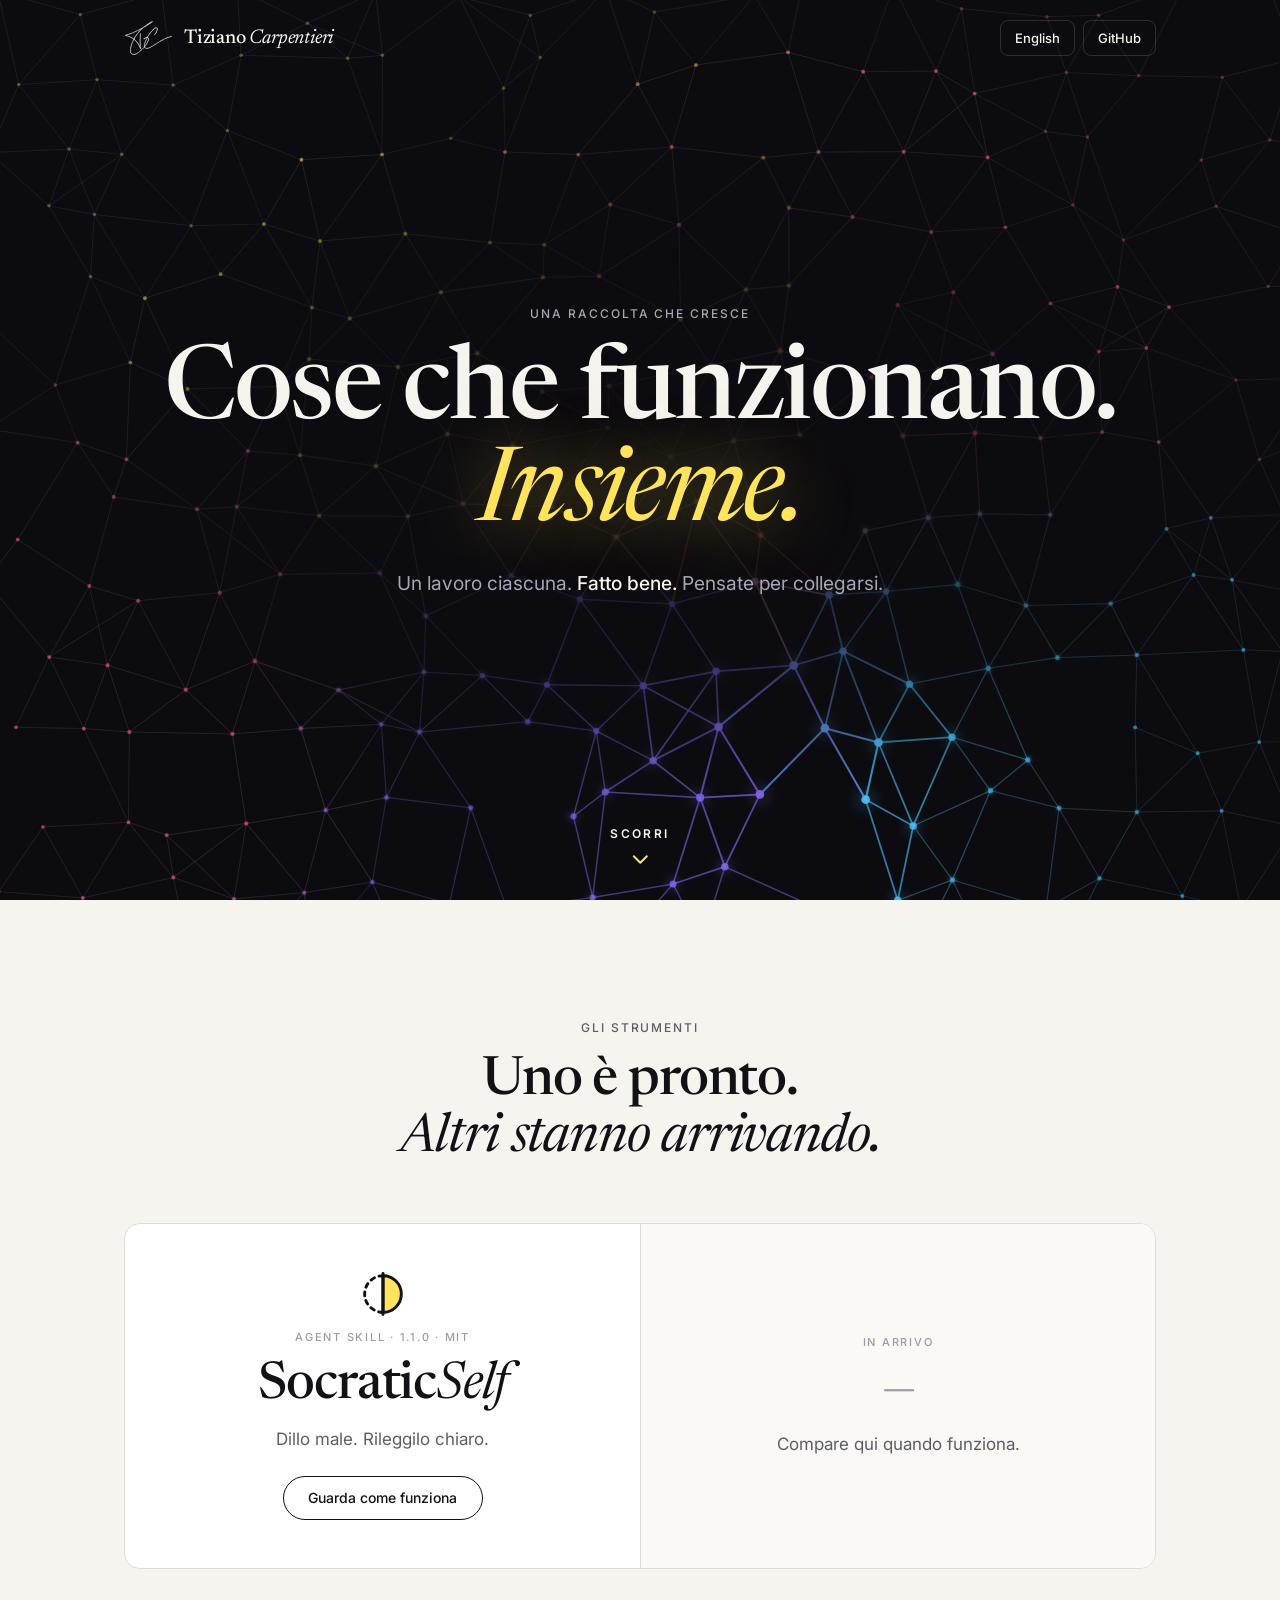
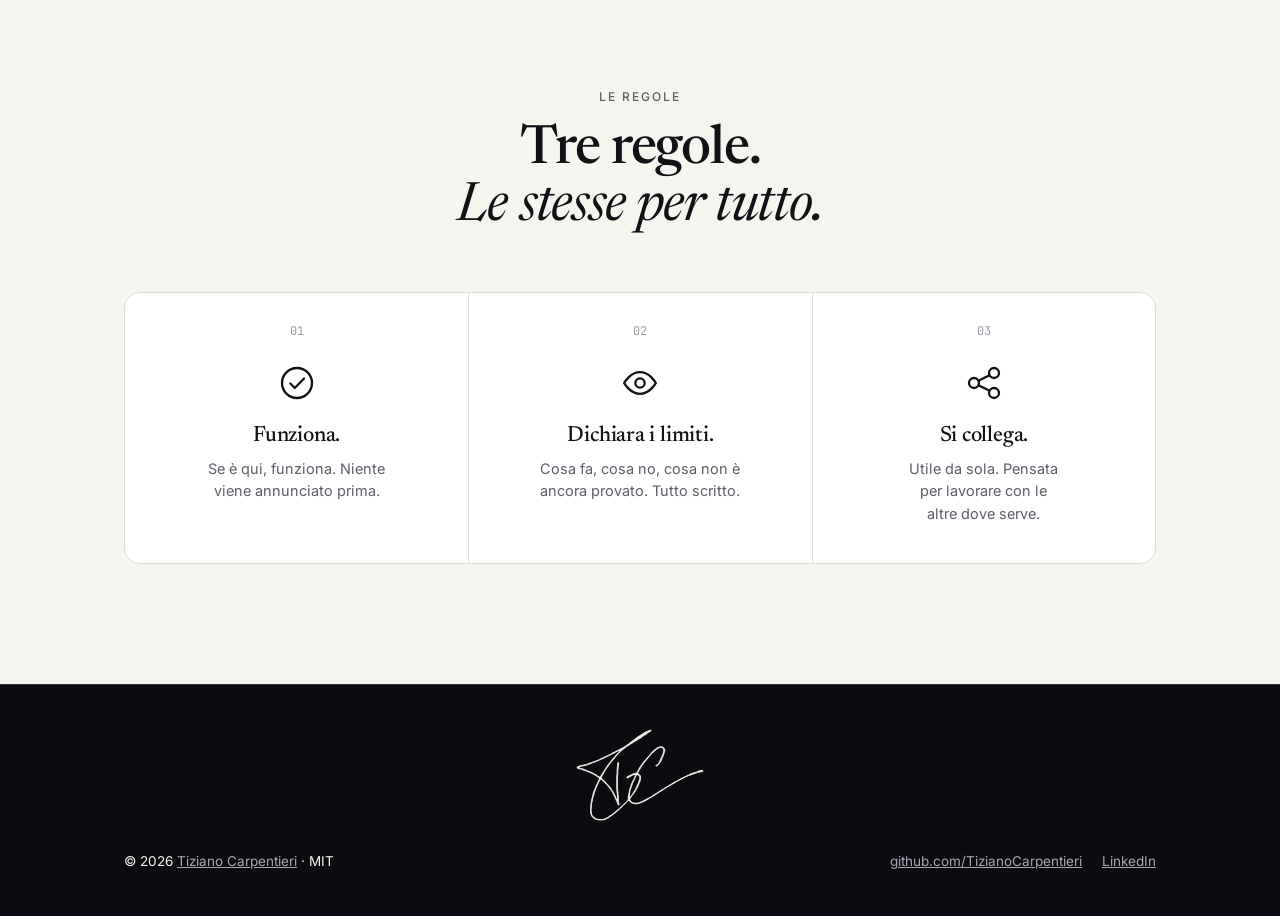
==== commit bfc22496: "Link Tiziano's LinkedIn profile from every page The footer now links his LinkedIn profile next to Gi" ====
--- a/it/index.html
+++ b/it/index.html
@@ -3,15 +3,15 @@
 <head>
 <meta charset="utf-8">
 <meta name="viewport" content="width=device-width, initial-scale=1">
-<title>Tiziano Carpentieri — cose che funzionano, una per una</title>
-<meta name="description" content="Cose che funzionano, di Tiziano Carpentieri. Ognuna fa bene un solo lavoro e si collega alle altre solo dove serve. Prima uscita: SocraticSelf, una Agent Skill aperta.">
+<title>Tiziano Carpentieri — cose che funzionano, insieme</title>
+<meta name="description" content="Cose che funzionano, di Tiziano Carpentieri. Ognuna fa bene un solo lavoro e si collega alle altre dove serve. Prima uscita: SocraticSelf, una Agent Skill aperta.">
 <meta name="author" content="Tiziano Carpentieri">
 <link rel="canonical" href="https://tizianocarpentieri.github.io/it/">
 <link rel="alternate" hreflang="en" href="https://tizianocarpentieri.github.io/">
 <link rel="alternate" hreflang="it" href="https://tizianocarpentieri.github.io/it/">
 <link rel="alternate" hreflang="x-default" href="https://tizianocarpentieri.github.io/">
 <meta property="og:type" content="website">
-<meta property="og:title" content="Cose che funzionano. Una per una.">
+<meta property="og:title" content="Cose che funzionano. Insieme.">
 <meta property="og:description" content="Cose che funzionano, di Tiziano Carpentieri.">
 <meta property="og:url" content="https://tizianocarpentieri.github.io/it/">
 <meta property="og:image" content="https://tizianocarpentieri.github.io/assets/og-home.png">
@@ -24,73 +24,58 @@
 <link rel="preconnect" href="https://fonts.gstatic.com" crossorigin>
 <link href="https://fonts.googleapis.com/css2?family=Newsreader:ital,opsz,wght@0,6..72,400;0,6..72,500;1,6..72,400;1,6..72,500&family=Inter:wght@400;500;600&family=JetBrains+Mono:wght@400&display=swap" rel="stylesheet">
 <link rel="stylesheet" href="../assets/site.css">
-
+<script type="application/ld+json">{"@context": "https://schema.org", "@type": "Person", "name": "Tiziano Carpentieri", "url": "https://tizianocarpentieri.github.io/", "sameAs": ["https://github.com/TizianoCarpentieri", "https://www.linkedin.com/in/tiziano-carpentieri-pmroma/"]}</script>
 </head>
 <body style="--signal:#ffe35a">
-<div class="page">
-<header class="hero">
-  <canvas class="scene" data-scene="network"></canvas>
+<header class="hero ink network">
+  <canvas class="scene" data-scene="network"></canvas><div class="veil"></div>
   <div class="wrap">
     <nav class="nav">
       <a class="brand home-brand" href="../it/index.html"><span class="sigla" aria-hidden="true"></span><span>Tiziano <em>Carpentieri</em></span></a>
-      <div class="links"><a class="chip" href="../index.html" hreflang="en">English</a><a class="chip" href="https://github.com/TizianoCarpentieri">GitHub</a></div>
+      <div class="nav-links"><a class="chip" href="../index.html" hreflang="en">English</a><a class="chip" href="https://github.com/TizianoCarpentieri">GitHub</a></div>
     </nav>
-    <div class="hero-body">
-      <div class="bead axis-start"><span>Una raccolta che cresce</span></div>
-      <h1 class="split h-split"><span class="l">Cose che funzionano.</span><span class="r">Una per una.</span></h1>
-      <p class="mid lede"><span>Un lavoro ciascuna. <b>Fatto bene.</b> Collegate solo dove serve.</span></p>
+    <div class="hero-copy">
+      <span class="eyebrow">Una raccolta che cresce</span>
+      <h1><span class="l">Cose che funzionano.</span><span class="l"><em>Insieme.</em></span></h1>
+      <p class="lede">Un lavoro ciascuna. <b>Fatto bene.</b> Pensate per collegarsi.</p>
     </div>
   </div>
   <a class="cue" href="#main"><span>Scorri</span><svg viewBox="0 0 24 24" aria-hidden="true"><path d="M6 9.5l6 6 6-6"/></svg></a>
 </header>
 
 <main id="main">
-<section class="sec rise">
+<section class="band rise">
   <div class="wrap">
-    <div class="bead"><span><i></i>Gli strumenti</span></div>
-    <h2 class="split h-split"><span class="l">Uno è pronto.</span><span class="r">Altri stanno arrivando.</span></h2>
-    <div class="stations">
-      <div class="station-d">
-        <a class="frame" href="../it/socraticself/index.html" aria-label="SocraticSelf, guarda come funziona"><canvas data-scene="flow"></canvas><span class="fl">Quello che dici</span><span class="fr">Quello che intendevi</span></a>
-        <div class="split st-row">
-          <a class="knot" href="../it/socraticself/index.html" aria-hidden="true" tabindex="-1"><svg viewBox="0 0 24 24" aria-hidden="true"><path d="M12 2a10 10 0 0 0 0 20" fill="none" stroke="currentColor" stroke-width="1.6" stroke-dasharray="2.2 2.6" stroke-linecap="round"/><path d="M12 2a10 10 0 0 1 0 20z" fill="#ffe35a" stroke="currentColor" stroke-width="1.6" stroke-linejoin="round"/><path d="M12 .8v22.4" stroke="currentColor" stroke-width="1.6" stroke-linecap="round"/></svg></a>
-          <div class="l st-kind"><span class="kind">Agent Skill</span><span class="small">Versione 1.1.0, licenza MIT</span></div>
-          <div class="r st-main"><h3 class="st-name">Socratic<em>Self</em></h3><p>Dillo male. Rileggilo chiaro.</p><a class="go" href="../it/socraticself/index.html">Guarda come funziona</a></div>
-        </div>
-      </div>
-      <div class="split st-row next">
-        <span class="knot empty" aria-hidden="true"></span>
-        <div class="l st-kind"><span class="kind">In arrivo</span></div>
-        <div class="r st-main"><p>Compare qui quando funziona.</p></div>
-      </div>
+    <span class="eyebrow">Gli strumenti</span>
+    <h2><span class="l">Uno è pronto.</span><span class="l"><em>Altri stanno arrivando.</em></span></h2>
+    <div class="cols c2">
+      <a class="tile" href="../it/socraticself/index.html"><svg viewBox="0 0 24 24" aria-hidden="true"><path d="M12 2a10 10 0 0 0 0 20" fill="none" stroke="currentColor" stroke-width="1.6" stroke-dasharray="2.2 2.6" stroke-linecap="round"/><path d="M12 2a10 10 0 0 1 0 20z" fill="#ffe35a" stroke="currentColor" stroke-width="1.6" stroke-linejoin="round"/><path d="M12 .8v22.4" stroke="currentColor" stroke-width="1.6" stroke-linecap="round"/></svg><span class="kind">Agent Skill · 1.1.0 · MIT</span><h3>Socratic<em>Self</em></h3><p>Dillo male. Rileggilo chiaro.</p><span class="go">Guarda come funziona</span></a>
+      <div class="tile soon"><span class="kind">In arrivo</span><h3>—</h3><p>Compare qui quando funziona.</p></div>
     </div>
   </div>
 </section>
 
-<section class="sec rise">
+<section class="band rise" style="padding-top:0">
   <div class="wrap">
-    <div class="bead"><span><i></i>Le regole</span></div>
-    <h2 class="split h-split"><span class="l">Tre regole.</span><span class="r">Le stesse per tutto.</span></h2>
-    <div class="rows">
-      <div class="split row"><span class="l">Funziona.</span><p class="r">Se è qui, funziona. Niente viene annunciato prima.</p></div>
-      <div class="split row"><span class="l">Dichiara i limiti.</span><p class="r">Cosa fa, cosa no, cosa non è ancora provato. Tutto scritto.</p></div>
-      <div class="split row"><span class="l">Sta da sola.</span><p class="r">Utile da sola. Si collega alle altre solo dove serve.</p></div>
+    <span class="eyebrow">Le regole</span>
+    <h2><span class="l">Tre regole.</span><span class="l"><em>Le stesse per tutto.</em></span></h2>
+    <div class="cols c3">
+      <div class="col"><svg class="ico" viewBox="0 0 24 24"><circle cx="12" cy="12" r="9"/><path d="M8 12.300l2.700 2.700L16.200 9.300"/></svg><h3>Funziona.</h3><p>Se è qui, funziona. Niente viene annunciato prima.</p></div>
+      <div class="col"><svg class="ico" viewBox="0 0 24 24"><path d="M2.500 12s3.500-6.500 9.500-6.500 9.500 6.500 9.500 6.500-3.500 6.500-9.500 6.500S2.500 12 2.500 12z"/><circle cx="12" cy="12" r="2.800"/></svg><h3>Dichiara i limiti.</h3><p>Cosa fa, cosa no, cosa non è ancora provato. Tutto scritto.</p></div>
+      <div class="col"><svg class="ico" viewBox="0 0 24 24"><circle cx="6" cy="12" r="3"/><circle cx="18" cy="6" r="3"/><circle cx="18" cy="18" r="3"/><path d="M8.700 10.700 15.300 7.300M8.700 13.300l6.600 3.400"/></svg><h3>Si collega.</h3><p>Utile da sola. Pensata per lavorare con le altre dove serve.</p></div>
     </div>
   </div>
 </section>
 </main>
-<footer>
+<footer class="ink">
   <div class="wrap">
-    <span class="end-dot" aria-hidden="true"></span>
     <span class="sigla sign" role="img" aria-label="Sigla di Tiziano Carpentieri"></span>
     <div class="foot-row">
-      <span>© 2026 <a href="../it/index.html">Tiziano Carpentieri</a>, MIT</span>
-      <a href="https://github.com/TizianoCarpentieri">github.com/TizianoCarpentieri</a>
+      <span>© 2026 <a href="../it/index.html">Tiziano Carpentieri</a> · MIT</span>
+      <span class="foot-links"><a href="https://github.com/TizianoCarpentieri">github.com/TizianoCarpentieri</a><a href="https://www.linkedin.com/in/tiziano-carpentieri-pmroma/" rel="me">LinkedIn</a></span>
     </div>
   </div>
 </footer>
-<div class="axis" aria-hidden="true"><i></i></div>
-</div>
 <script src="../assets/site.js"></script>
 </body>
 </html>
--- a/assets/site.css
+++ b/assets/site.css
@@ -1,280 +1,255 @@
-/* One line runs through every page, from the opening to the signature.
-   What comes in sits on its left, what comes out on its right: headings read across it, starting in italic in the colour of the raw swarm
-   and ending upright and clear. Things that sit on the line interrupt it. On a phone the line moves to the left edge. */
 :root{
-  --night:#0c0c10; --night-2:#15151c; --moon:#f5f4ef; --dust:#9b9aae; --raw:#aaa2d6; --signal:#ffe35a; --hair:rgba(255,255,255,.13);
-  --display:"Newsreader",Georgia,"Times New Roman",serif; --sans:"Inter",system-ui,-apple-system,"Segoe UI",sans-serif; --mono:"JetBrains Mono",ui-monospace,Menlo,monospace;
-  --gap:clamp(20px,3vw,44px); --axis:50%;
-  color-scheme:dark;
+  --ink:#0c0c10; --ink-2:#16161c; --paper:#f5f4ef; --card:#ffffff; --tint:#faf9f5;
+  --text:#121216; --muted:#5d5d68; --faint:#9c9ca6; --line:#dedcd3;
+  --text-inv:#f5f4ef; --muted-inv:#a6a6b5; --line-inv:rgba(255,255,255,.14);
+  --signal:#ffe35a;
+  --display:"Newsreader",Georgia,"Times New Roman",serif;
+  --sans:"Inter",system-ui,-apple-system,"Segoe UI",Roboto,sans-serif;
+  --mono:"JetBrains Mono",ui-monospace,SFMono-Regular,Menlo,Consolas,monospace;
 }
 *{box-sizing:border-box}
-html{-webkit-text-size-adjust:100%;scroll-behavior:smooth}
-body{margin:0;background:var(--night);color:var(--moon);font:400 16px/1.55 var(--sans);-webkit-font-smoothing:antialiased;overflow-x:hidden}
+html{scroll-behavior:smooth;-webkit-text-size-adjust:100%}
+body{margin:0;background:var(--paper);color:var(--text);font:400 16px/1.55 var(--sans);-webkit-font-smoothing:antialiased;overflow-x:hidden}
 a{color:inherit}
-h1,h2,h3,p{margin:0}
 h1,h2,h3{text-wrap:balance}
 p{text-wrap:pretty}
-:focus-visible{outline:2px solid var(--signal);outline-offset:3px;border-radius:6px}
-.wrap{max-width:1280px;margin:0 auto;padding:0 24px}
-.page{position:relative}
-
-/* the line: placed by script between the opening and the signature; it grows with the scroll, its box never changes */
-.axis{position:absolute;left:var(--axis);width:2px;margin-left:-1px;top:0;height:0;pointer-events:none;background:rgba(255,227,90,.12)}
-.axis i{position:absolute;inset:0;background:linear-gradient(var(--signal),rgba(255,227,90,.55));transform-origin:top;transform:scaleY(var(--p,1));box-shadow:0 0 14px rgba(255,227,90,.35)}
+.lede,.caption,.request p,.note{text-wrap:balance}
+.wrap{max-width:1080px;margin:0 auto;padding:0 24px}
+.ink{background:var(--ink);color:var(--text-inv)}
+.band{padding:120px 0;text-align:center}
 
 /* nav */
-.nav{position:relative;z-index:2;display:flex;align-items:center;justify-content:space-between;height:76px}
-.brand{display:inline-flex;align-items:center;gap:10px;font:500 20px/1 var(--display);text-decoration:none;white-space:nowrap}
+.nav{display:flex;align-items:center;justify-content:space-between;height:76px}
+.brand{display:inline-flex;align-items:center;gap:10px;font:500 20px/1 var(--display);letter-spacing:-.01em;text-decoration:none;white-space:nowrap}
 .brand svg{width:26px;height:26px;flex:none}
 .brand em{font-weight:400}
-.links{display:flex;gap:8px}
-.chip{display:inline-flex;align-items:center;justify-content:center;min-width:76px;height:36px;padding:0 14px;border:1px solid var(--hair);border-radius:999px;font:500 13px/1 var(--sans);text-decoration:none;white-space:nowrap;background:var(--night)}
-.chip:hover{border-color:rgba(255,255,255,.4)}
-
-/* the split: two columns that meet at the line */
-.split{position:relative;z-index:1;display:grid;grid-template-columns:minmax(0,1fr) minmax(0,1fr);column-gap:calc(2*var(--gap));align-items:start}
-.split>.l{text-align:right;justify-self:end}
-.split>.r{text-align:left;justify-self:start}
-.h-split>span{display:block}
-.h-split .l{font-style:italic;font-weight:400;color:var(--raw)}
-.h-split .r{color:var(--moon)}
-h1.h-split{font:500 clamp(36px,4.7vw,74px)/1.04 var(--display);letter-spacing:-.022em}
-h2.h-split{font:500 clamp(28px,3.3vw,50px)/1.08 var(--display);letter-spacing:-.02em}
-
-/* beads: things that sit on the line and interrupt it */
-.bead{position:relative;z-index:1;display:flex;justify-content:center}
-.bead>span{display:inline-flex;align-items:center;justify-content:center;flex-wrap:wrap;column-gap:6px;padding:7px 16px;border:1px solid var(--hair);border-radius:999px;background:var(--night);font:500 13px/1.3 var(--sans);color:var(--dust);white-space:nowrap}
-.bead i{width:7px;height:7px;margin-right:4px;border-radius:50%;background:var(--signal);box-shadow:0 0 10px var(--signal)}
-.bead .seg{white-space:nowrap}
-.mid{position:relative;z-index:1;text-align:center;margin:0 auto}
-.mid>span{display:inline-block;background:var(--night);padding:4px 14px;border-radius:8px;max-width:60ch}
-
-.lede{font-size:clamp(17px,1.45vw,20px);line-height:1.5;color:var(--dust)}
-.lede b{font-weight:500;color:var(--moon);white-space:nowrap}
-.lede-row .r{max-width:40ch}
-.caption{font-size:13px;color:#7d7c90;max-width:42ch}
+.nav-links{display:flex;gap:8px}
+.chip{display:inline-flex;align-items:center;justify-content:center;min-width:72px;height:36px;padding:0 14px;border:1px solid var(--line);border-radius:8px;font:500 13px/1 var(--sans);text-decoration:none;white-space:nowrap;transition:background .2s}
+.ink .chip{border-color:var(--line-inv)}
+.chip:hover{background:rgba(127,127,127,.14)}
+
+/* type */
+.eyebrow{display:block;font:500 12px/1.4 var(--sans);letter-spacing:.16em;text-transform:uppercase;color:var(--muted)}
+.ink .eyebrow{color:var(--muted-inv)}
+h1{font:500 clamp(38px,6.6vw,86px)/1.03 var(--display);letter-spacing:-.025em;margin:20px 0 0}
+h2{font:500 clamp(30px,4.4vw,54px)/1.06 var(--display);letter-spacing:-.022em;margin:16px 0 0}
+h1 .l,h2 .l{display:block}
+h1 em,h2 em{font-style:italic;font-weight:400}
+.ink h1 em,.ink h2 em{color:var(--signal)}
+.lede{font-size:clamp(17px,1.5vw,20px);line-height:1.5;color:var(--muted);margin:22px auto 0;max-width:50ch}
+.ink .lede{color:var(--muted-inv)}
+.lede b{font-weight:500;color:var(--text);white-space:nowrap}
+.ink .lede b{color:var(--text-inv)}
+.caption{font-size:13px;color:var(--faint);margin:20px auto 0;max-width:60ch}
+.ink .caption{color:#7c7c8e}
 
 /* buttons */
-.btn{display:inline-flex;align-items:center;justify-content:center;width:220px;height:50px;border-radius:999px;font:500 15px/1 var(--sans);white-space:nowrap;border:1px solid rgba(255,255,255,.4);background:var(--night);color:var(--moon);cursor:pointer;text-decoration:none;transition:background .2s,border-color .2s}
-.btn:hover{border-color:var(--moon)}
-.btn.solid{background:var(--signal);color:#111;border-color:var(--signal)}
-.btn.solid:hover{background:#fff0a0}
-
-/* opening */
-.hero{position:relative;overflow:hidden;min-height:100vh;min-height:100svh;display:flex;flex-direction:column}
-.hero canvas.scene{position:absolute;inset:0;width:100%;height:100%;display:block}
-.hero canvas.scene[data-scene="network"]{-webkit-mask-image:linear-gradient(#000 40%,transparent 96%);mask-image:linear-gradient(#000 40%,transparent 96%)}
-.hero>.wrap{position:relative;z-index:1;width:100%;flex:1;display:flex;flex-direction:column}
-.hero-body{flex:1;display:flex;flex-direction:column;justify-content:center;gap:28px;padding:24px 0 84px}
-.band-slot{height:clamp(150px,24vh,250px)}
-.under{font:500 13px/1 var(--sans);letter-spacing:.02em;white-space:nowrap}
-.under .l{color:var(--raw)}.under .r{color:var(--signal)}
-.actions{margin-top:6px}
-.cue{position:absolute;left:50%;bottom:20px;transform:translateX(-50%);z-index:2;display:flex;flex-direction:column;align-items:center;gap:6px;padding:8px 14px;background:var(--night);border-radius:999px;font:500 12.5px/1 var(--sans);color:var(--moon);text-decoration:none;white-space:nowrap;transition:opacity .6s}
-.cue svg{width:22px;height:22px;fill:none;stroke:var(--signal);stroke-width:1.8;stroke-linecap:round;stroke-linejoin:round;animation:nudge 1.8s ease-in-out infinite}
-@keyframes nudge{0%,100%{transform:translateY(-2px);opacity:.55}50%{transform:translateY(4px);opacity:1}}
-.js .cue{opacity:0}.js.ready .cue{opacity:1}.js.scrolled .cue{opacity:0;pointer-events:none}
-
-/* sections */
-.sec{position:relative;padding:120px 0 0}
-.sec>.wrap{display:flex;flex-direction:column;gap:40px}
-
-/* the film: how SocraticSelf is used, in five steps; the stage is centred on the line */
-.film{position:relative;z-index:1;width:100%;max-width:640px;margin:0 auto;display:flex;flex-direction:column;align-items:center;gap:18px}
-.film-stage{width:100%;aspect-ratio:1;border-radius:24px;border:1px solid var(--hair);background:var(--night);overflow:hidden}
-.film-stage svg{display:block;width:100%;height:100%}
-.film-bar{display:flex;flex-wrap:wrap;justify-content:center;align-items:center;gap:14px;max-width:100%;background:var(--night);padding:4px 10px;border-radius:999px}
-.film-steps{display:flex;gap:8px}
-.film-steps button{width:34px;height:34px;border-radius:50%;border:1px solid var(--hair);background:var(--night);color:var(--dust);font:500 13px/1 var(--sans);cursor:pointer;transition:background .3s,color .3s,border-color .3s}
-.film-steps button.on{background:var(--signal);border-color:var(--signal);color:#111}
-.film-play{width:112px;height:34px;border-radius:999px;border:1px solid var(--hair);background:var(--night);color:var(--moon);font:500 13px/1 var(--sans);cursor:pointer;white-space:nowrap}
-.film-cap{display:grid;width:100%}
-.film-cap p{grid-area:1/1;justify-self:center;max-width:36ch;padding:4px 12px;background:var(--night);text-align:center;font:400 clamp(19px,1.8vw,23px)/1.4 var(--display);color:var(--moon);opacity:0;transition:opacity .3s;text-wrap:balance}
-.film-cap p.on{opacity:1}
-.film-cap p:last-child{font-style:italic;color:var(--signal)}
-.still .film-play{display:none}
-.still .film-cap{display:flex;flex-direction:column;gap:10px;background:var(--night);padding:10px 16px;border-radius:12px}
-.still .film-cap p{opacity:1;justify-self:auto;text-align:left;max-width:none}
-
-/* precision: each step adds words to the prompt; at the end only the expert on the line stays lit */
-.prec{position:relative;z-index:1;display:flex;flex-direction:column;align-items:center;gap:30px;width:100%}
-.prompt{width:100%;max-width:820px;border:1px solid var(--hair);border-radius:16px;background:var(--night-2);padding:20px 24px;font:400 clamp(15px,1.5vw,19px)/1.6 var(--mono);color:#e6e6ec;text-align:left}
-.prompt .seg{visibility:hidden;color:var(--signal)}
-.prompt .seg.v{visibility:visible}
-.slider{display:grid;grid-template-columns:auto minmax(0,1fr) auto;align-items:center;gap:18px;width:100%;max-width:520px;padding:8px 16px;border-radius:999px;background:var(--night);font:500 14px/1 var(--sans)}
-.slider span{white-space:nowrap}
-.slider span:first-child{color:var(--raw)}.slider span:last-child{color:var(--signal)}
-.slider input{-webkit-appearance:none;appearance:none;width:100%;height:3px;border-radius:3px;background:linear-gradient(90deg,var(--raw),var(--signal));outline:none;margin:0;cursor:pointer}
-.slider input::-webkit-slider-thumb{-webkit-appearance:none;width:6px;height:40px;border-radius:3px;background:#fff6c8;box-shadow:0 0 18px var(--signal),0 0 4px var(--signal);cursor:grab}
-.slider input::-moz-range-thumb{width:6px;height:40px;border:0;border-radius:3px;background:#fff6c8;box-shadow:0 0 18px var(--signal);cursor:grab}
-.slider input:focus-visible{outline:2px solid var(--signal);outline-offset:12px}
-.orbs{display:grid;grid-template-columns:repeat(5,minmax(0,1fr));gap:10px;width:100%;max-width:820px}
-.orb{--a:0;--c:170,162,214;display:flex;flex-direction:column;align-items:center;gap:12px;font:500 14px/1.3 var(--sans);color:var(--dust);text-align:center;transition:color .6s}
-.orb i{display:block;width:clamp(40px,6.4vw,80px);aspect-ratio:1;border-radius:50%;border:1px solid var(--hair);background-color:var(--night);background-image:radial-gradient(circle,rgba(var(--c),var(--a)) 0,rgba(var(--c),calc(var(--a)*.35)) 45%,transparent 70%);box-shadow:0 0 calc(var(--a)*44px) rgba(var(--c),calc(var(--a)*.75));transition:background-image .6s,box-shadow .6s}
-.prec:not([data-level="0"]) .orb{--c:255,227,90}
-.orb.lit{color:var(--moon)}
-.orb span{background:var(--night);padding:2px 6px;border-radius:6px}
-.out{display:grid;font:500 clamp(20px,1.8vw,24px)/1 var(--display);background:var(--night);padding:6px 16px;border-radius:999px}
-.out span{grid-area:1/1;opacity:0;transition:opacity .5s;white-space:nowrap;text-align:center}
-.prec[data-level="0"] .o0,.prec[data-level="1"] .o1,.prec[data-level="2"] .o1,.prec[data-level="3"] .o3{opacity:1}
-.o0{color:var(--raw);font-style:italic}.o1{color:#e9e1a8}.o3{color:var(--signal)}
-
-/* press enter: what you typed on the left, the key on the line, what you get back on the right */
-.ask{position:relative;z-index:1;display:grid;grid-template-columns:minmax(0,1fr) 60px minmax(0,1fr);column-gap:var(--gap);align-items:start;width:100%}
-.field,.result{width:100%;max-width:480px;border:1px solid var(--hair);border-radius:20px;background:var(--night-2);padding:22px 24px;display:flex;flex-direction:column;gap:14px}
-.field{justify-self:end}
-.result{justify-self:start}
-.who{font:500 13px/1 var(--sans);white-space:nowrap}
-.field .who{color:var(--raw)}.result .who{color:var(--signal)}
-.enter{justify-self:center;margin-top:34px;width:60px;height:60px;border-radius:50%;border:1px solid rgba(255,227,90,.5);background:var(--night);color:var(--moon);font:500 24px/1 var(--sans);cursor:pointer;transition:background .3s,color .3s,box-shadow .3s}
-.enter.go{background:var(--signal);color:#111;box-shadow:0 0 26px rgba(255,227,90,.55)}
-.raw{font:400 clamp(15px,1.35vw,17px)/1.85 var(--mono);color:#c9c5e6}
-.ch{visibility:hidden}.ch.v{visibility:visible}
+.actions{display:flex;gap:12px;justify-content:center;flex-wrap:wrap;margin-top:34px}
+.btn{display:inline-flex;align-items:center;justify-content:center;width:220px;height:50px;border-radius:10px;font:500 15px/1 var(--sans);white-space:nowrap;border:1px solid currentColor;background:transparent;color:inherit;cursor:pointer;text-decoration:none;transition:background .2s,color .2s,border-color .2s}
+.btn:hover{background:rgba(127,127,127,.16)}
+.btn.solid{background:var(--text);color:var(--paper);border-color:var(--text)}
+.btn.solid:hover{background:#2e2e37}
+.ink .btn.solid{background:var(--signal);color:#111;border-color:var(--signal)}
+.ink .btn.solid:hover{background:#fff0a0}
+
+/* hero */
+.hero{position:relative;overflow:hidden;text-align:center;padding:0 0 96px}
+.hero::before{content:"";position:absolute;inset:0;pointer-events:none;background-image:radial-gradient(circle,rgba(255,255,255,.075) 1px,transparent 1.4px);background-size:26px 26px;
+  -webkit-mask-image:radial-gradient(70% 60% at 50% 60%,#000,transparent);mask-image:radial-gradient(70% 60% at 50% 60%,#000,transparent)}
+.hero>.wrap{position:relative}
+.hero-copy{padding-top:56px}
+
+/* figure: network */
+.figure{margin:60px auto 0;max-width:1000px}
+.promptbar{display:grid;align-items:center;justify-items:center;border:1px solid var(--line-inv);border-radius:12px;background:rgba(255,255,255,.04);padding:14px 18px;font:400 clamp(13px,1.45vw,16px)/1.6 var(--mono);color:#e9e8e2}
+.promptbar>span{grid-area:1/1;opacity:0;transition:opacity .5s}
+.figure[data-mode="vague"] .pv,.figure[data-mode="clear"] .pc{opacity:1}
+.tag{display:inline-block;font:600 10.5px/1 var(--sans);letter-spacing:.14em;text-transform:uppercase;padding:5px 9px;border-radius:6px;margin-right:10px;vertical-align:2px;background:rgba(255,255,255,.14);color:#d6d6e0}
+.pc .tag{background:var(--signal);color:#111}
+.net{display:block;width:100%;height:auto;margin-top:22px}
+.net .e{stroke:#fff;stroke-opacity:.06;stroke-width:1;fill:none;transition:stroke-opacity .7s,stroke .7s}
+.net .n{fill:#5b5b70;transition:fill .7s,opacity .7s}
+.net .lab,.net .io{paint-order:stroke;stroke:var(--ink);stroke-width:6px;stroke-linejoin:round;font:500 13px var(--sans);transition:fill .7s,opacity .7s}
+.net .lab{fill:#8d8d9e}
+.net .io{fill:#cfcfda}
+.net .n.in{fill:var(--text-inv)}
+.net .ring{fill:none;stroke:var(--signal);stroke-width:1.2;opacity:0;transform-box:fill-box;transform-origin:center}
+@keyframes dash{to{stroke-dashoffset:-28}}
+@keyframes flick{from{opacity:.2}to{opacity:.95}}
+@keyframes ringp{from{opacity:.9;transform:scale(1)}to{opacity:0;transform:scale(2.4)}}
+[data-mode="vague"] .net .e{stroke:#b9b9e6;stroke-opacity:.36;stroke-dasharray:2 10;animation:dash 3.2s linear infinite}
+[data-mode="vague"] .net .lab{fill:#c4c4d6}
+[data-mode="vague"] .net .n.cl{fill:#b9b9e6;animation:flick 1.2s ease-in-out infinite alternate;animation-delay:var(--dl)}
+[data-mode="vague"] .net .n.l,[data-mode="vague"] .net .n.out{fill:#77778f}
+[data-mode="clear"] .net .e{stroke-opacity:.035}
+[data-mode="clear"] .net .e.hot{stroke:var(--signal);stroke-opacity:.95;stroke-width:1.5;stroke-dasharray:6 8;animation:dash .8s linear infinite}
+[data-mode="clear"] .net .n.cl{opacity:.16}
+[data-mode="clear"] .net .n.hot{fill:var(--signal);opacity:1;filter:drop-shadow(0 0 7px rgba(255,227,90,.9))}
+[data-mode="clear"] .net .lab{opacity:.28}
+[data-mode="clear"] .net .lab.hot{opacity:1;fill:#fff;font-weight:600}
+[data-mode="clear"] .net .ring{animation:ringp 1.8s ease-out infinite}
+.io-v,.io-c{transition:opacity .5s}
+[data-mode="vague"] .net .io-c,[data-mode="clear"] .net .io-v{opacity:0}
+.switch{display:flex;gap:10px;justify-content:center;margin-top:22px}
+.sw{width:180px;height:44px;border-radius:10px;border:1px solid var(--line-inv);background:transparent;color:var(--text-inv);font:500 14px/1 var(--sans);white-space:nowrap;cursor:pointer;transition:background .25s,color .25s,border-color .25s}
+[data-mode="vague"] .sw[data-set="vague"]{background:var(--text-inv);color:#111;border-color:var(--text-inv)}
+[data-mode="clear"] .sw[data-set="clear"]{background:var(--signal);color:#111;border-color:var(--signal)}
+
+/* constellation (home) */
+.orbit{display:block;width:100%;height:auto;max-width:900px;margin:56px auto 0}
+.orbit .rail{stroke:var(--line-inv);stroke-width:1.2;stroke-dasharray:4 9;animation:dash 2.4s linear infinite}
+.orbit .slot{fill:none;stroke:#5b5b70;stroke-width:1.2;stroke-dasharray:3 5}
+.orbit .lit{fill:var(--signal);filter:drop-shadow(0 0 14px rgba(255,227,90,.7))}
+.orbit .ring{fill:none;stroke:var(--signal);stroke-width:1.2;transform-box:fill-box;transform-origin:center;animation:ringp 2.2s ease-out infinite}
+.orbit .glyph{stroke:#111;stroke-width:1.6;fill:none;stroke-linecap:round}
+
+/* demo window */
+.window{margin:56px auto 0;border:1px solid var(--line);border-radius:16px;background:var(--card);overflow:hidden;box-shadow:0 40px 90px -50px rgba(18,18,22,.45);text-align:left}
+.chrome{display:grid;grid-template-columns:1fr auto 1fr;align-items:center;height:44px;padding:0 16px;border-bottom:1px solid var(--line);background:var(--tint)}
+.chrome i{display:inline-block;width:10px;height:10px;border-radius:50%;background:var(--line);margin-right:6px}
+.chrome span{font:400 12px/1 var(--mono);color:var(--faint);white-space:nowrap}
+.split{display:grid;grid-template-columns:1fr 1px 1fr}
+.pane{min-width:0;padding:28px 34px 36px;display:flex;flex-direction:column}
+.pane.you{background:var(--tint)}
+.pane-h{font:500 11px/1 var(--sans);letter-spacing:.16em;text-transform:uppercase;color:var(--faint);padding-bottom:16px;margin-bottom:24px;border-bottom:1px solid var(--line);white-space:nowrap}
+.axis{position:relative;background:var(--line)}
+.axis::after{content:"→";position:absolute;left:50%;top:50%;width:34px;height:34px;margin:-17px;border-radius:50%;background:var(--card);border:1px solid var(--line);display:grid;place-items:center;font:500 15px/1 var(--sans)}
+.raw{font:400 clamp(15px,1.4vw,17px)/1.85 var(--mono);color:var(--muted);margin:auto 0}
+.ch{visibility:hidden}
+.ch.v{visibility:visible}
 .ch.cur{position:relative}
-.ch.cur::after{content:"";position:absolute;right:-3px;top:.15em;bottom:.15em;width:2px;background:var(--raw);animation:blink 1s steps(2) infinite}
+.ch.cur::after{content:"";position:absolute;right:-4px;top:.15em;bottom:.15em;width:2px;background:var(--text);animation:blink 1s steps(2) infinite}
 @keyframes blink{50%{opacity:0}}
-.clear{font:500 clamp(20px,1.8vw,25px)/1.32 var(--display);letter-spacing:-.01em}
-.clear mark{color:inherit;background:linear-gradient(var(--signal),var(--signal)) no-repeat 0 94%/0% 3px;transition:background-size .9s .2s}
-.result.on .clear mark{background-size:100% 3px}
+.clear{margin:auto 0}
+.clear>p{font:500 clamp(19px,1.95vw,25px)/1.32 var(--display);letter-spacing:-.012em;margin:0 0 18px}
+.clear mark{color:inherit;background:linear-gradient(var(--signal),var(--signal)) no-repeat 0 92%/0% 36%;transition:background-size .9s .25s}
+.clear .on mark{background-size:100% 36%}
 .files{display:flex;flex-wrap:wrap;gap:6px}
-.files code{font:400 12.5px/1 var(--mono);border:1px solid var(--hair);padding:7px 9px;border-radius:6px;white-space:nowrap;color:#dcdbe6}
-.notes{display:flex;flex-direction:column;gap:12px}
-.note{font-size:15px;line-height:1.5;color:var(--dust)}
-.note b{display:block;font:italic 500 14px/1.4 var(--display);color:var(--moon);margin-bottom:2px}
-.js .result .rv{opacity:0;transition:opacity .7s}.js .result.on .rv{opacity:1}
-
-/* the cycle, turning around the line */
-.cycle{position:relative;z-index:1;display:grid;grid-template-columns:minmax(0,1fr) min(360px,32vw) minmax(0,1fr);grid-template-rows:auto auto auto;column-gap:var(--gap);row-gap:20px;align-items:center;width:100%}
-.cycle .ring{grid-area:2/2;position:relative;width:100%;aspect-ratio:1}
-.ring svg{display:block;width:100%;height:100%;overflow:visible}
-.ring .track{fill:none;stroke:rgba(255,255,255,.16);stroke-width:1.2}
-.ring .pt{fill:var(--night);stroke:#6d6c80;stroke-width:1.5;transition:fill .4s,stroke .4s}
-.ring .pt.on{fill:var(--signal);stroke:var(--signal)}
-.ring .spark{fill:var(--signal);filter:drop-shadow(0 0 8px var(--signal))}
-.ring .core{position:absolute;left:50%;top:50%;width:76px;height:76px;margin:-38px;border-radius:50%;background:var(--night);border:1px solid rgba(255,227,90,.5);display:grid;place-items:center;box-shadow:0 0 30px rgba(255,227,90,.2);color:var(--moon)}
-.ring .core svg{width:34px;height:34px}
-.mv{display:flex;flex-direction:column;gap:6px;opacity:.42;transition:opacity .45s}
-.mv.on{opacity:1}
-.mv b{font:500 clamp(24px,2.3vw,32px)/1.1 var(--display);color:var(--moon)}
-.mv span{font-size:16px;color:#c9c8d6;max-width:26ch;text-wrap:balance}
-.m1{grid-area:1/2;align-items:center;text-align:center;background:var(--night);padding:6px 10px}
-.m3{grid-area:3/2;align-items:center;text-align:center;background:var(--night);padding:6px 10px}
-.m2{grid-area:2/3;align-items:flex-start;text-align:left}
-.m4{grid-area:2/1;align-items:flex-end;text-align:right}
-
-/* get it */
-.plate{position:relative;z-index:1;width:100%;max-width:760px;margin:0 auto;border:1px solid var(--hair);border-radius:18px;background:var(--night-2);padding:40px;text-align:center;display:flex;flex-direction:column;align-items:center;gap:16px}
-.plate p{font:400 clamp(19px,2vw,25px)/1.4 var(--display);letter-spacing:-.01em}
-.plate p b{font-weight:400;background:linear-gradient(transparent 62%,rgba(255,227,90,.36) 62%)}
-.url{display:block;width:fit-content;max-width:100%;font:400 clamp(12px,1.5vw,15px)/1.5 var(--mono);padding:8px 14px;border-radius:8px;background:rgba(255,255,255,.08);color:#e9e8e2}
-.plate .pair{display:flex;gap:12px;justify-content:center;flex-wrap:wrap;margin-top:12px}
-.cmd{position:relative;z-index:1;width:100%;max-width:760px;margin:0 auto;border:1px solid var(--hair);border-radius:12px;height:52px;padding:0 18px;display:flex;align-items:center;gap:12px;font:400 13.5px/1 var(--mono);white-space:nowrap;overflow-x:auto;color:#e9e8e2;background:var(--night);scrollbar-width:none}
+.files code{font:400 12.5px/1 var(--mono);background:var(--paper);border:1px solid var(--line);padding:7px 9px;border-radius:6px;white-space:nowrap}
+.note{font-size:15px;line-height:1.5;color:var(--muted);border-left:2px solid var(--text);padding-left:14px;margin-top:16px}
+.note b{display:block;font:600 11px/1.4 var(--sans);letter-spacing:.14em;text-transform:uppercase;color:var(--text);margin-bottom:3px}
+.js .rv{opacity:0;transition:opacity .7s}
+.js .rv.on{opacity:1}
+
+/* numbered columns */
+.cols{display:grid;margin-top:56px;border:1px solid var(--line);border-radius:16px;background:var(--card);overflow:hidden;counter-reset:m}
+.cols.c4{grid-template-columns:repeat(4,1fr)}
+.cols.c3{grid-template-columns:repeat(3,1fr)}
+.cols.c2{grid-template-columns:repeat(2,1fr)}
+.col{min-width:0;padding:32px 22px 38px;border-left:1px solid var(--line);counter-increment:m;transition:background .2s}
+.col:first-child{border-left:0}
+.col:hover{background:var(--tint)}
+.col::before{content:counter(m,decimal-leading-zero);display:block;font:400 12px/1 var(--mono);color:var(--faint);margin-bottom:26px}
+.ico{display:block;width:40px;height:40px;margin:0 auto 20px;stroke:currentColor;fill:none;stroke-width:1.4;stroke-linecap:round;stroke-linejoin:round}
+.col h3{font:500 22px/1.2 var(--display);letter-spacing:-.01em;margin:0 0 8px}
+.col p{margin:0 auto;color:var(--muted);font-size:14.5px;max-width:24ch;text-wrap:balance}
+.scan{animation:scan 2.4s ease-in-out infinite alternate}@keyframes scan{to{transform:translateY(8px)}}
+.spin{transform-origin:12px 12px;animation:spin 14s linear infinite}@keyframes spin{to{transform:rotate(360deg)}}
+
+/* tool tiles (home) */
+.tile{display:flex;flex-direction:column;align-items:center;justify-content:center;gap:14px;min-height:340px;padding:48px 28px;text-decoration:none;border-left:1px solid var(--line);transition:background .2s}
+.tile:first-child{border-left:0}
+a.tile:hover{background:var(--tint)}
+.tile svg{width:44px;height:44px}
+.tile .kind{font:500 11px/1.4 var(--sans);letter-spacing:.16em;text-transform:uppercase;color:var(--faint);white-space:nowrap}
+.tile h3{font:500 clamp(34px,4.4vw,52px)/1 var(--display);letter-spacing:-.02em;margin:0;white-space:nowrap}
+.tile h3 em{font-weight:400}
+.tile p{margin:0;color:var(--muted);font-size:17px;max-width:26ch;text-wrap:balance}
+.tile .go{display:inline-flex;align-items:center;justify-content:center;width:200px;height:44px;margin-top:10px;border:1px solid var(--text);border-radius:10px;font:500 14px/1 var(--sans);white-space:nowrap;transition:background .2s,color .2s}
+a.tile:hover .go{background:var(--text);color:var(--paper)}
+.tile.soon{background:var(--tint)}
+.tile.soon h3{color:var(--faint)}
+
+/* request */
+.request{max-width:780px;margin:48px auto 0;border:1px solid var(--line-inv);border-radius:16px;background:var(--ink-2);padding:44px 40px}
+.request p{font:400 clamp(19px,2.05vw,25px)/1.4 var(--display);letter-spacing:-.01em;margin:0}
+.request p b{font-weight:400;background:linear-gradient(transparent 62%,rgba(255,227,90,.36) 62%)}
+.request .url{display:block;width:fit-content;max-width:100%;margin:16px auto;font:400 clamp(12px,1.5vw,15px)/1.5 var(--mono);padding:8px 14px;border-radius:8px;background:rgba(255,255,255,.08);color:#e9e8e2}
+.cmd{max-width:780px;margin:16px auto 0;border:1px solid var(--line-inv);border-radius:12px;height:52px;padding:0 18px;display:flex;align-items:center;gap:12px;font:400 13.5px/1 var(--mono);white-space:nowrap;overflow-x:auto;color:#e9e8e2;scrollbar-width:none}
 .cmd::-webkit-scrollbar{display:none}
-.cmd span{color:#7c7c8e}.cmd code{font:inherit;margin:0 auto}
-
-/* rows: one per rule, with a station on the line */
-.rows{display:flex;flex-direction:column;gap:34px}
-.row{position:relative;align-items:baseline}
-.row::before{content:"";position:absolute;left:50%;top:.62em;width:11px;height:11px;margin-left:-5.5px;border-radius:50%;background:var(--night);border:1.5px solid rgba(255,227,90,.5);transition:background .5s,box-shadow .5s,border-color .5s;font-size:clamp(24px,2.4vw,34px)}
-.row.lit::before{background:var(--signal);border-color:var(--signal);box-shadow:0 0 12px var(--signal)}
-.row .l{font:400 clamp(24px,2.4vw,34px)/1.15 var(--display);font-style:italic;color:var(--raw);white-space:nowrap}
-.row .r{font-size:17px;line-height:1.5;color:#c9c8d6;max-width:36ch;padding-top:.35em}
-
-/* home: one station per creation. Its scene runs in a frame whose line continues the page's;
-   left, what kind of thing it is; right, its name and what it does. Nothing assumes it connects to the others. */
-.stations{display:flex;flex-direction:column;gap:72px;margin-top:24px}
-.station-d{display:flex;flex-direction:column;gap:34px}
-.frame{position:relative;z-index:1;display:block;width:100%;max-width:980px;margin:0 auto;aspect-ratio:16/8;border-radius:24px;overflow:hidden;border:1px solid var(--hair);background:var(--night)}
-.frame canvas{position:absolute;inset:0;width:100%;height:100%;display:block}
-.frame::after{content:"";position:absolute;left:50%;top:0;bottom:0;width:2px;margin-left:-1px;background:rgba(255,227,90,.3);pointer-events:none}
-.frame .fl,.frame .fr{position:absolute;bottom:16px;font:500 13px/1 var(--sans);white-space:nowrap}
-.frame .fl{right:calc(50% + 18px);color:var(--raw)}.frame .fr{left:calc(50% + 18px);color:var(--signal)}
-.st-row{position:relative;align-items:start}
-.knot{position:absolute;z-index:1;left:50%;top:0;transform:translateX(-50%);display:grid;place-items:center;width:64px;height:64px;border-radius:50%;background:var(--night);border:1px solid rgba(255,227,90,.6);box-shadow:0 0 30px rgba(255,227,90,.25);color:var(--moon)}
-.knot svg{width:30px;height:30px}
-.knot.empty{top:12px;width:40px;height:40px;border:1.5px dashed rgba(255,255,255,.3);box-shadow:none}
-.st-kind{display:flex;flex-direction:column;align-items:flex-end;gap:8px;padding-top:12px}
-.kind{font:400 clamp(24px,2.4vw,34px)/1.1 var(--display);font-style:italic;color:var(--raw);white-space:nowrap}
-.small{font-size:14px;color:var(--dust);white-space:nowrap}
-.st-main{display:flex;flex-direction:column;align-items:flex-start;gap:10px}
-.st-name{font:500 clamp(40px,4.4vw,62px)/1 var(--display);letter-spacing:-.02em;white-space:nowrap}
-.st-name em{font-weight:400}
-.st-main p{font-size:18px;color:#c9c8d6}
-.next .st-main{padding-top:14px}
-.next .kind{color:#77768c}
-.next .st-main p{color:var(--dust)}
-.go{font:500 15px/1 var(--sans);color:var(--moon);text-underline-offset:6px;text-decoration-color:var(--signal);text-decoration-thickness:2px;white-space:nowrap;margin-top:8px}
-.go:hover{color:var(--signal)}
-
-/* footer: the line ends where the signature begins */
-footer{position:relative;padding:120px 0 40px;font-size:13.5px;color:#8a8a9c}
-footer .wrap{display:flex;flex-direction:column;align-items:center;gap:40px}
+.cmd span{color:#7c7c8e}
+.cmd code{font:inherit;margin:0 auto}
+
+footer{border-top:1px solid var(--line-inv);padding:44px 0 44px;font-size:13.5px;color:#8a8a9c}
+footer .wrap{display:flex;flex-direction:column;align-items:center;gap:30px}
 .foot-row{width:100%;display:flex;justify-content:space-between;gap:12px 24px;flex-wrap:wrap}
-footer a{color:#b5b5c5;white-space:nowrap}
-.end-dot{position:relative;z-index:1;width:9px;height:9px;border-radius:50%;background:var(--signal);box-shadow:0 0 12px var(--signal);margin-bottom:-24px}
-
-/* signature: Tiziano's initials, one SVG used as a mask so it takes the colour of the text around it */
-.sigla{display:inline-block;flex:none;aspect-ratio:708/507;background:currentColor;-webkit-mask:url(sigla.svg) center/contain no-repeat;mask:url(sigla.svg) center/contain no-repeat}
-footer .sigla{position:relative;z-index:1;width:168px;color:var(--moon)}
-/* written left to right: a clip, so its box never changes */
-.js footer .sign{clip-path:inset(0 100% 0 0);transition:clip-path 1.8s cubic-bezier(.6,.05,.3,1) .2s}
-.js footer.in .sign{clip-path:inset(0 0 0 0)}
-.home-brand{gap:12px}.home-brand .sigla{width:46px}
+footer a{color:var(--muted-inv);white-space:nowrap}
+.foot-links{display:flex;flex-wrap:wrap;gap:12px 20px}
 
 .js .rise{opacity:0;transition:opacity .9s}
 .js .rise.in{opacity:1}
 
-@media (max-width:760px){
-  :root{--axis:20px}
-  .split{grid-template-columns:minmax(0,1fr);row-gap:10px}
-  .split>.l,.split>.r{text-align:left;justify-self:start}
-  .page main .wrap,.page footer .wrap{padding-left:44px}
-  .hero .split>.l,.hero .split>.r{text-align:center;justify-self:center}
-  .hero .under{display:flex;justify-content:space-between}
-  h1.h-split{font-size:clamp(32px,10.4vw,60px)}
-  .hero-body{gap:22px;padding-bottom:88px}
-  .hero .actions{display:flex;flex-direction:column-reverse;align-items:center;gap:12px}
+@media (max-width:860px){
+  .band{padding:80px 0}
+  .hero{padding-bottom:64px}
+  .hero-copy{padding-top:36px}
+  .figure{max-width:420px;margin-top:44px}
+  .net .lab,.net .io{font-size:12px}
+  .split{grid-template-columns:1fr}
+  .axis{height:1px}
+  .axis::after{content:"↓"}
+  .pane{padding:22px 20px 26px}
+  .raw,.clear{margin:0}
+  .cols.c4{grid-template-columns:1fr 1fr}
+  .cols.c4 .col:nth-child(odd){border-left:0}
+  .cols.c4 .col:nth-child(n+3){border-top:1px solid var(--line)}
+  .cols.c3,.cols.c2{grid-template-columns:1fr}
+  .cols.c3 .col,.cols.c2 .tile{border-left:0}
+  .cols.c3 .col+.col,.cols.c2 .tile+.tile{border-top:1px solid var(--line)}
+  .tile{min-height:0;padding:40px 20px}
+  .request{padding:30px 20px}
   .btn{width:100%;max-width:320px}
-  main .bead{justify-content:flex-start}
-  main .bead>span{margin-left:-44px}
-  .page main .mid{text-align:left;margin:0}.page main .mid>span{padding-left:0}
-  .sec{padding-top:84px}
-  .sec>.wrap{gap:28px}
-  .film-stage{border-radius:16px}.film-steps{gap:6px}.film-steps button{width:30px;height:30px}.film-play{width:96px}
-  .film-cap p{text-align:left;justify-self:start;padding-left:0}
-  .prompt{padding:16px}
-  .slider{gap:10px;padding:8px 0;font-size:13px}
-  .orbs{gap:4px}
-  .orb{font-size:11.5px;gap:8px}
-  .orb span{padding:0}
-  .out{padding-left:0}
-  .ask{grid-template-columns:minmax(0,1fr);row-gap:14px}
-  .field,.result{max-width:none;padding:18px}
-  .enter{justify-self:start;margin:0}
-  .cycle{grid-template-columns:minmax(0,1fr);row-gap:16px}
-  .cycle .ring{grid-area:auto;width:min(220px,64vw);margin:0 0 10px}
-  .ring .core{width:58px;height:58px;margin:-29px}
-  .ring .core svg{width:26px;height:26px}
-  .mv,.m1,.m2,.m3,.m4{grid-area:auto;align-items:flex-start;text-align:left;background:none;padding:0}
-  .plate{padding:28px 20px}
-  .row::before{left:-24px;margin-left:-5.5px}
-  .row .l{white-space:normal}
-  .frame{aspect-ratio:4/3;border-radius:18px}
-  .frame .fl{right:auto;left:12px}.frame .fr{left:auto;right:12px}
-  .knot{left:-24px}
-  .knot:not(.empty){width:44px;height:44px;top:-4px}
-  .knot:not(.empty) svg{width:22px;height:22px}
-  .st-kind{align-items:flex-start;padding-top:0;gap:4px;margin-bottom:8px}
-  .st-row{row-gap:8px}
-  .st-name{white-space:normal}
-  .stations{gap:56px}
-  footer .wrap{align-items:flex-start}
-  .end-dot{margin-left:-29px;margin-bottom:-20px}
+  .sw{width:50%;max-width:180px}
 }
-@media (max-width:560px){
-  .bead>span{border-radius:18px}
-  .bead .seg{flex-basis:100%;text-align:center}
-  .home-brand span:not(.sigla){position:absolute;width:1px;height:1px;overflow:hidden;clip-path:inset(50%);white-space:nowrap}.home-brand .sigla{width:52px}
+@media (max-width:520px){
+  .cols.c4{grid-template-columns:1fr}
+  .cols.c4 .col{border-left:0}
+  .cols.c4 .col+.col{border-top:1px solid var(--line)}
+  .col{padding:26px 20px 30px}
+  .pane-h{font-size:10px;letter-spacing:.08em;white-space:normal;line-height:1.5}
+  .col::before{margin-bottom:18px}
+  .col p{max-width:30ch}
 }
-@media (max-width:420px){.film-bar{border-radius:18px;row-gap:8px}}
-@media (prefers-reduced-motion:reduce){*{animation:none !important;transition:none !important}.js .cue{opacity:1}.js footer .sign{clip-path:none}.mv{opacity:1}}
+@media (prefers-reduced-motion:reduce){*{animation:none !important;transition:none !important}}
+
+/* ── hero scenes: a full-screen living canvas per project ── */
+.hero{min-height:100vh;min-height:100svh;display:flex;flex-direction:column;padding:0}
+.hero::before{display:none}
+.hero canvas.scene{position:absolute;inset:0;width:100%;height:100%;display:block}
+.hero .veil{position:absolute;inset:0;pointer-events:none;background:radial-gradient(50% 42% at 50% 50%,rgba(12,12,16,.94),rgba(12,12,16,.55) 60%,transparent)}
+.hero>.wrap{width:100%;flex:1;display:flex;flex-direction:column;min-height:680px}
+.hero-copy{flex:1;display:flex;flex-direction:column;align-items:center;justify-content:center;padding:24px 0 96px}
+.hero h1{font-size:clamp(42px,8vw,116px);line-height:1}
+.hero h1 em{text-shadow:0 0 70px color-mix(in srgb,var(--signal) 50%,transparent)}
+.hero.flow .veil{display:none}
+.hero.flow .hero-copy{padding-bottom:36vh}
+.flow-l,.flow-r{position:absolute;bottom:60px;transform:translateX(-50%);font:600 11px/1 var(--sans);letter-spacing:.2em;text-transform:uppercase;white-space:nowrap}
+.flow-l{left:25%;color:#b9a6ff}
+.flow-r{left:75%;color:var(--signal)}
+.hero:not(.flow) .flow-l,.hero:not(.flow) .flow-r{display:none}
+.btn,.sw,.tile .go{border-radius:999px}
+.why{border-top:1px solid var(--line-inv)}
+@media (max-width:860px){.hero-copy{padding-bottom:64px}.hero.flow .hero-copy{padding-bottom:34vh}.flow-l,.flow-r{font-size:9.5px;letter-spacing:.12em}}
+
+/* ── signature: Tiziano's initials, one SVG used as a mask so it takes the text colour ── */
+.sigla{display:inline-block;flex:none;aspect-ratio:708/507;background:currentColor;
+  -webkit-mask:url(sigla.svg) center/contain no-repeat;mask:url(sigla.svg) center/contain no-repeat}
+.home-brand{gap:12px}
+.home-brand .sigla{width:48px}
+footer .sigla{width:128px;color:var(--text-inv)}
+/* the footer signature is written left to right: a clip, so its box never changes */
+.js footer .sign{clip-path:inset(0 100% 0 0);transition:clip-path 1.6s cubic-bezier(.6,.05,.3,1) .2s}
+.js footer.in .sign{clip-path:inset(0 0 0 0)}
+
+/* ── scroll cue: tells the reader the page goes on; fades in, fades out once they scroll ── */
+.cue{position:absolute;left:50%;bottom:22px;transform:translateX(-50%);display:flex;flex-direction:column;align-items:center;gap:6px;
+  padding:6px 14px;font:600 12px/1 var(--sans);letter-spacing:.2em;text-transform:uppercase;color:var(--text-inv);text-decoration:none;white-space:nowrap;transition:opacity .6s}
+.cue svg{width:26px;height:26px;fill:none;stroke:var(--signal);stroke-width:1.8;stroke-linecap:round;stroke-linejoin:round;animation:nudge 1.8s ease-in-out infinite}
+@keyframes nudge{0%,100%{transform:translateY(-2px);opacity:.55}50%{transform:translateY(4px);opacity:1}}
+.cue:focus-visible{outline:1px solid var(--signal);outline-offset:2px;border-radius:8px}
+.js .cue{opacity:0}
+.js.ready .cue{opacity:1}
+.js.scrolled .cue{opacity:0;pointer-events:none}
+.eyebrow .seg{white-space:nowrap}
+@media (max-width:560px){.eyebrow .seg{display:block}.flow-l,.flow-r{bottom:96px}.home-brand span:not(.sigla){position:absolute;width:1px;height:1px;overflow:hidden;clip-path:inset(50%);white-space:nowrap}.home-brand .sigla{width:52px}}
+@media (prefers-reduced-motion:reduce){.js .cue{opacity:1}.js footer .sign{clip-path:none}}
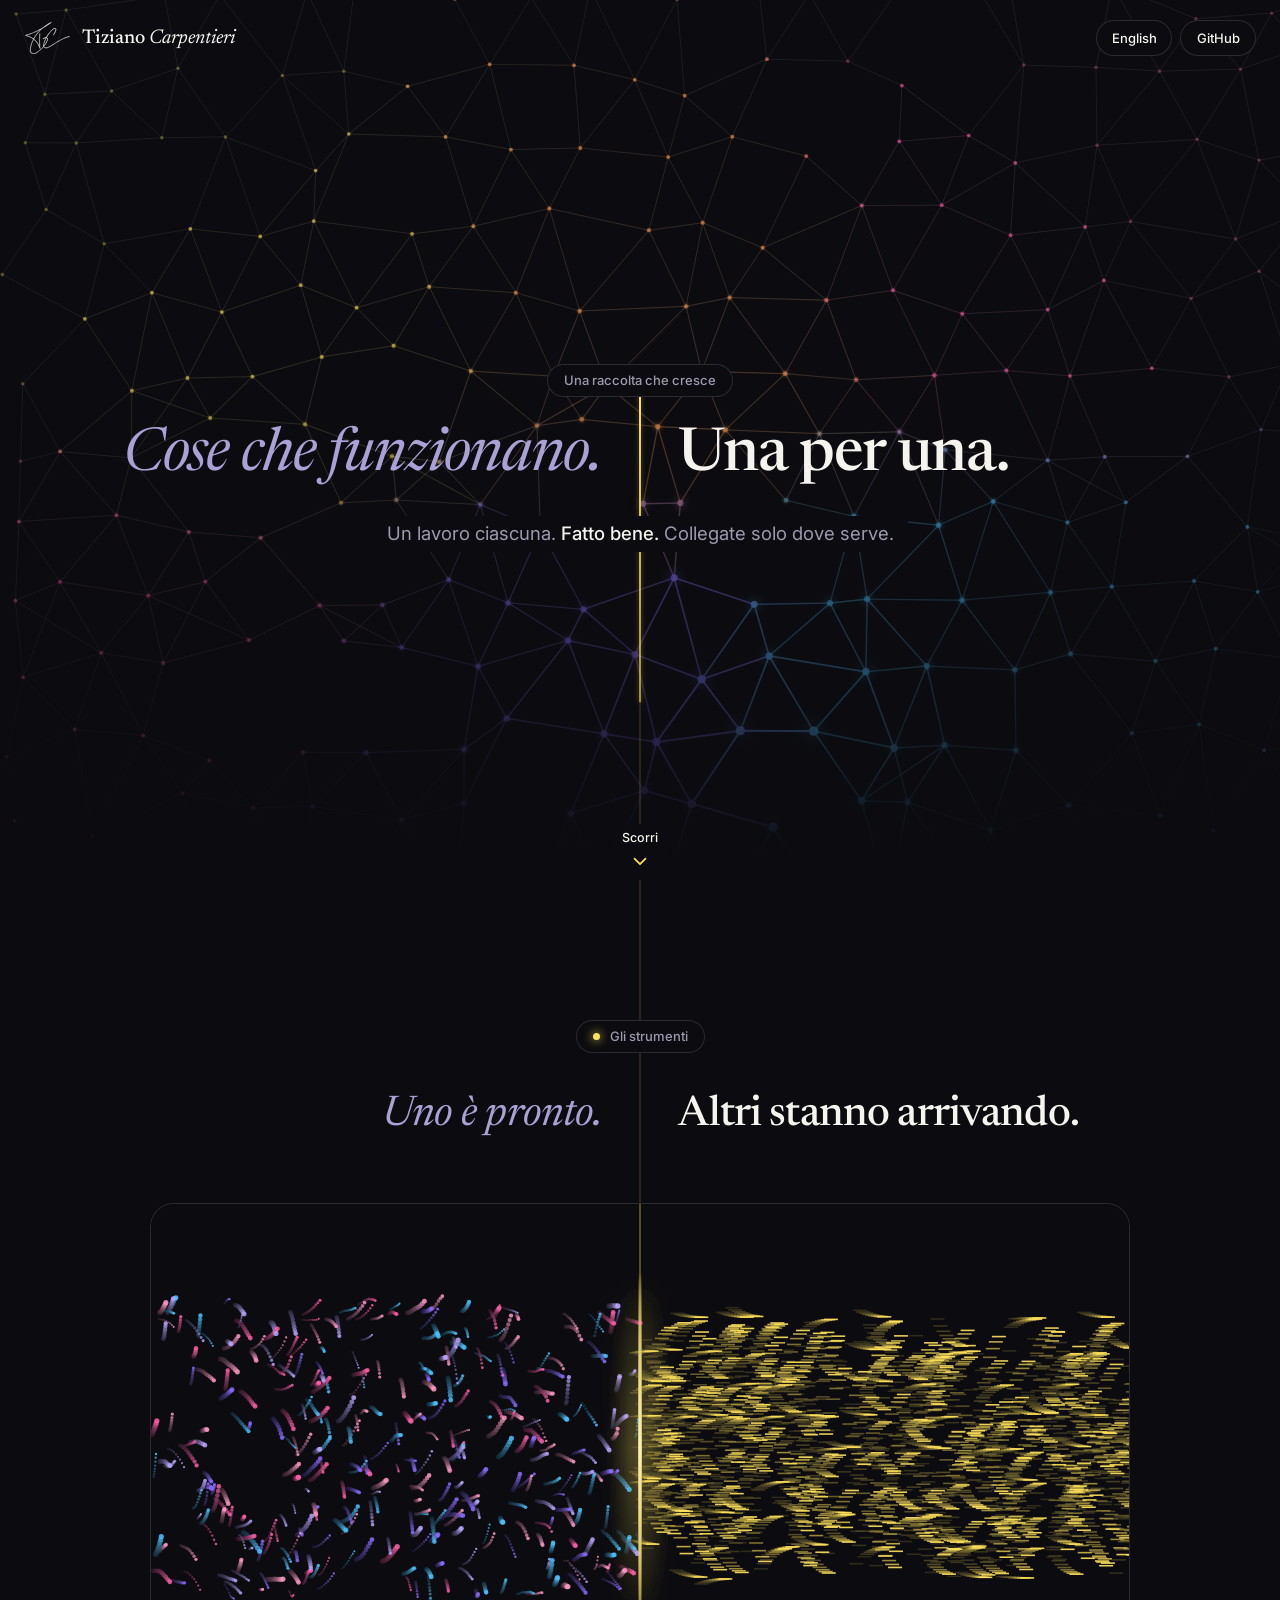
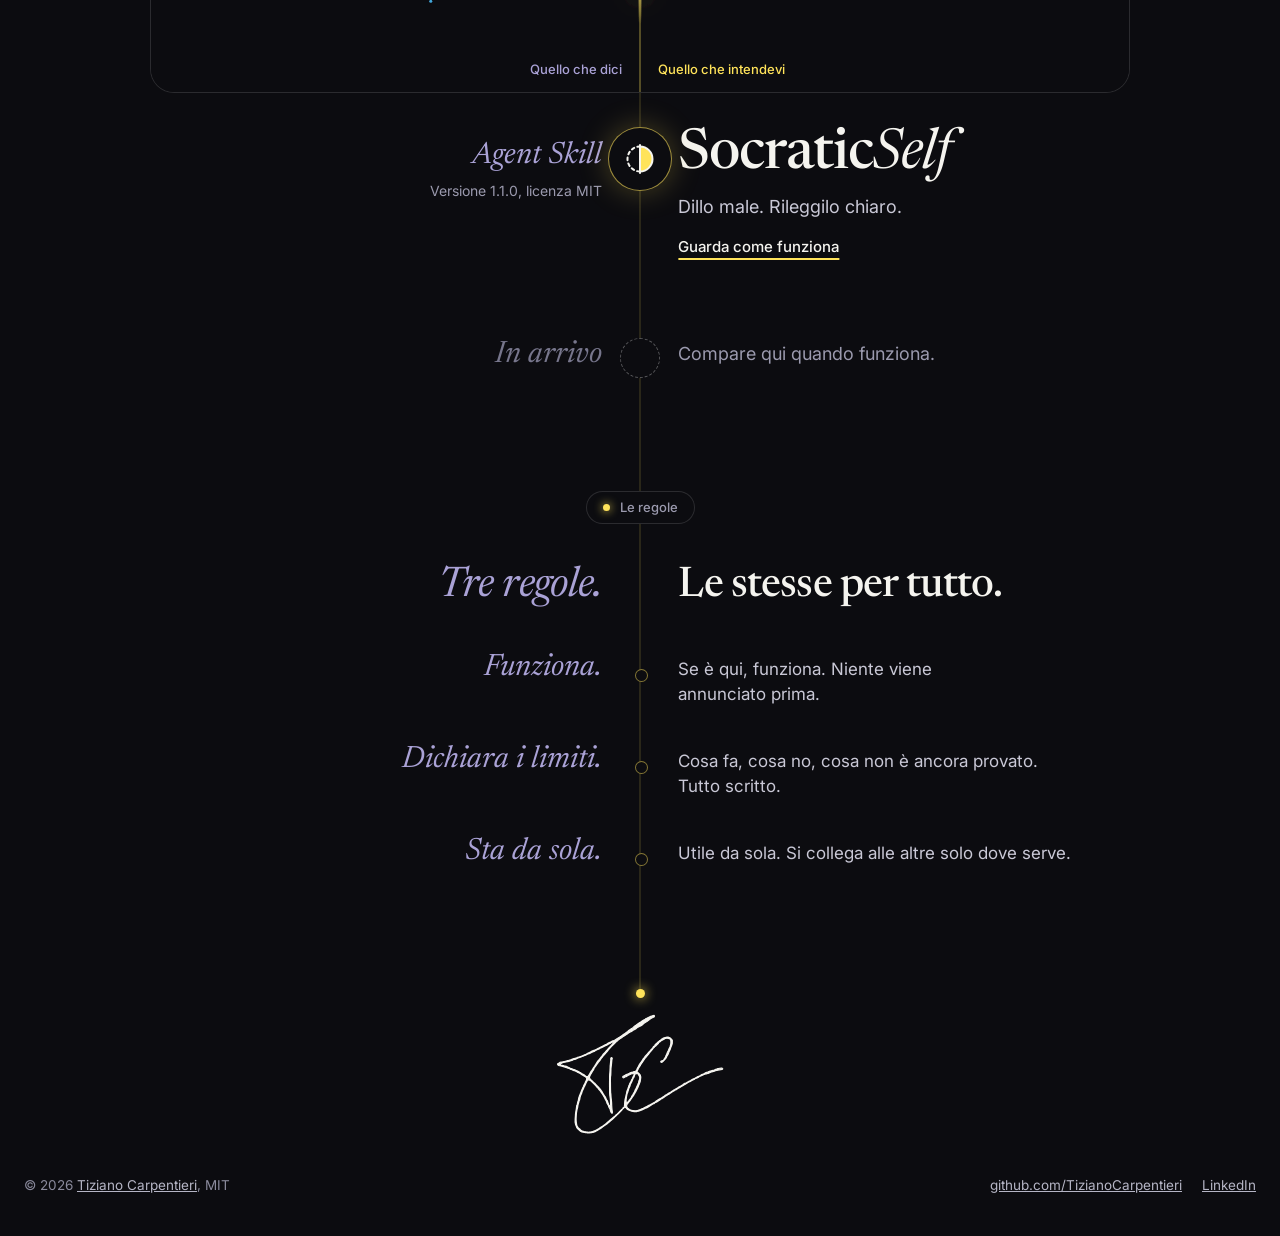
==== commit 244a0195: "Link Tiziano's LinkedIn profile from every page The footer now links his LinkedIn profile next to Gi" ====
--- a/it/index.html
+++ b/it/index.html
@@ -3,15 +3,15 @@
 <head>
 <meta charset="utf-8">
 <meta name="viewport" content="width=device-width, initial-scale=1">
-<title>Tiziano Carpentieri — cose che funzionano, insieme</title>
-<meta name="description" content="Cose che funzionano, di Tiziano Carpentieri. Ognuna fa bene un solo lavoro e si collega alle altre dove serve. Prima uscita: SocraticSelf, una Agent Skill aperta.">
+<title>Tiziano Carpentieri — cose che funzionano, una per una</title>
+<meta name="description" content="Cose che funzionano, di Tiziano Carpentieri. Ognuna fa bene un solo lavoro e si collega alle altre solo dove serve. Prima uscita: SocraticSelf, una Agent Skill aperta.">
 <meta name="author" content="Tiziano Carpentieri">
 <link rel="canonical" href="https://tizianocarpentieri.github.io/it/">
 <link rel="alternate" hreflang="en" href="https://tizianocarpentieri.github.io/">
 <link rel="alternate" hreflang="it" href="https://tizianocarpentieri.github.io/it/">
 <link rel="alternate" hreflang="x-default" href="https://tizianocarpentieri.github.io/">
 <meta property="og:type" content="website">
-<meta property="og:title" content="Cose che funzionano. Insieme.">
+<meta property="og:title" content="Cose che funzionano. Una per una.">
 <meta property="og:description" content="Cose che funzionano, di Tiziano Carpentieri.">
 <meta property="og:url" content="https://tizianocarpentieri.github.io/it/">
 <meta property="og:image" content="https://tizianocarpentieri.github.io/assets/og-home.png">
@@ -27,55 +27,70 @@
 <script type="application/ld+json">{"@context": "https://schema.org", "@type": "Person", "name": "Tiziano Carpentieri", "url": "https://tizianocarpentieri.github.io/", "sameAs": ["https://github.com/TizianoCarpentieri", "https://www.linkedin.com/in/tiziano-carpentieri-pmroma/"]}</script>
 </head>
 <body style="--signal:#ffe35a">
-<header class="hero ink network">
-  <canvas class="scene" data-scene="network"></canvas><div class="veil"></div>
+<div class="page">
+<header class="hero">
+  <canvas class="scene" data-scene="network"></canvas>
   <div class="wrap">
     <nav class="nav">
       <a class="brand home-brand" href="../it/index.html"><span class="sigla" aria-hidden="true"></span><span>Tiziano <em>Carpentieri</em></span></a>
-      <div class="nav-links"><a class="chip" href="../index.html" hreflang="en">English</a><a class="chip" href="https://github.com/TizianoCarpentieri">GitHub</a></div>
+      <div class="links"><a class="chip" href="../index.html" hreflang="en">English</a><a class="chip" href="https://github.com/TizianoCarpentieri">GitHub</a></div>
     </nav>
-    <div class="hero-copy">
-      <span class="eyebrow">Una raccolta che cresce</span>
-      <h1><span class="l">Cose che funzionano.</span><span class="l"><em>Insieme.</em></span></h1>
-      <p class="lede">Un lavoro ciascuna. <b>Fatto bene.</b> Pensate per collegarsi.</p>
+    <div class="hero-body">
+      <div class="bead axis-start"><span>Una raccolta che cresce</span></div>
+      <h1 class="split h-split"><span class="l">Cose che funzionano.</span><span class="r">Una per una.</span></h1>
+      <p class="mid lede"><span>Un lavoro ciascuna. <b>Fatto bene.</b> Collegate solo dove serve.</span></p>
     </div>
   </div>
   <a class="cue" href="#main"><span>Scorri</span><svg viewBox="0 0 24 24" aria-hidden="true"><path d="M6 9.5l6 6 6-6"/></svg></a>
 </header>
 
 <main id="main">
-<section class="band rise">
+<section class="sec rise">
   <div class="wrap">
-    <span class="eyebrow">Gli strumenti</span>
-    <h2><span class="l">Uno è pronto.</span><span class="l"><em>Altri stanno arrivando.</em></span></h2>
-    <div class="cols c2">
-      <a class="tile" href="../it/socraticself/index.html"><svg viewBox="0 0 24 24" aria-hidden="true"><path d="M12 2a10 10 0 0 0 0 20" fill="none" stroke="currentColor" stroke-width="1.6" stroke-dasharray="2.2 2.6" stroke-linecap="round"/><path d="M12 2a10 10 0 0 1 0 20z" fill="#ffe35a" stroke="currentColor" stroke-width="1.6" stroke-linejoin="round"/><path d="M12 .8v22.4" stroke="currentColor" stroke-width="1.6" stroke-linecap="round"/></svg><span class="kind">Agent Skill · 1.1.0 · MIT</span><h3>Socratic<em>Self</em></h3><p>Dillo male. Rileggilo chiaro.</p><span class="go">Guarda come funziona</span></a>
-      <div class="tile soon"><span class="kind">In arrivo</span><h3>—</h3><p>Compare qui quando funziona.</p></div>
+    <div class="bead"><span><i></i>Gli strumenti</span></div>
+    <h2 class="split h-split"><span class="l">Uno è pronto.</span><span class="r">Altri stanno arrivando.</span></h2>
+    <div class="stations">
+      <div class="station-d">
+        <a class="frame" href="../it/socraticself/index.html" aria-label="SocraticSelf, guarda come funziona"><canvas data-scene="flow"></canvas><span class="fl">Quello che dici</span><span class="fr">Quello che intendevi</span></a>
+        <div class="split st-row">
+          <a class="knot" href="../it/socraticself/index.html" aria-hidden="true" tabindex="-1"><svg viewBox="0 0 24 24" aria-hidden="true"><path d="M12 2a10 10 0 0 0 0 20" fill="none" stroke="currentColor" stroke-width="1.6" stroke-dasharray="2.2 2.6" stroke-linecap="round"/><path d="M12 2a10 10 0 0 1 0 20z" fill="#ffe35a" stroke="currentColor" stroke-width="1.6" stroke-linejoin="round"/><path d="M12 .8v22.4" stroke="currentColor" stroke-width="1.6" stroke-linecap="round"/></svg></a>
+          <div class="l st-kind"><span class="kind">Agent Skill</span><span class="small">Versione 1.1.0, licenza MIT</span></div>
+          <div class="r st-main"><h3 class="st-name">Socratic<em>Self</em></h3><p>Dillo male. Rileggilo chiaro.</p><a class="go" href="../it/socraticself/index.html">Guarda come funziona</a></div>
+        </div>
+      </div>
+      <div class="split st-row next">
+        <span class="knot empty" aria-hidden="true"></span>
+        <div class="l st-kind"><span class="kind">In arrivo</span></div>
+        <div class="r st-main"><p>Compare qui quando funziona.</p></div>
+      </div>
     </div>
   </div>
 </section>
 
-<section class="band rise" style="padding-top:0">
+<section class="sec rise">
   <div class="wrap">
-    <span class="eyebrow">Le regole</span>
-    <h2><span class="l">Tre regole.</span><span class="l"><em>Le stesse per tutto.</em></span></h2>
-    <div class="cols c3">
-      <div class="col"><svg class="ico" viewBox="0 0 24 24"><circle cx="12" cy="12" r="9"/><path d="M8 12.300l2.700 2.700L16.200 9.300"/></svg><h3>Funziona.</h3><p>Se è qui, funziona. Niente viene annunciato prima.</p></div>
-      <div class="col"><svg class="ico" viewBox="0 0 24 24"><path d="M2.500 12s3.500-6.500 9.500-6.500 9.500 6.500 9.500 6.500-3.500 6.500-9.500 6.500S2.500 12 2.500 12z"/><circle cx="12" cy="12" r="2.800"/></svg><h3>Dichiara i limiti.</h3><p>Cosa fa, cosa no, cosa non è ancora provato. Tutto scritto.</p></div>
-      <div class="col"><svg class="ico" viewBox="0 0 24 24"><circle cx="6" cy="12" r="3"/><circle cx="18" cy="6" r="3"/><circle cx="18" cy="18" r="3"/><path d="M8.700 10.700 15.300 7.300M8.700 13.300l6.600 3.400"/></svg><h3>Si collega.</h3><p>Utile da sola. Pensata per lavorare con le altre dove serve.</p></div>
+    <div class="bead"><span><i></i>Le regole</span></div>
+    <h2 class="split h-split"><span class="l">Tre regole.</span><span class="r">Le stesse per tutto.</span></h2>
+    <div class="rows">
+      <div class="split row"><span class="l">Funziona.</span><p class="r">Se è qui, funziona. Niente viene annunciato prima.</p></div>
+      <div class="split row"><span class="l">Dichiara i limiti.</span><p class="r">Cosa fa, cosa no, cosa non è ancora provato. Tutto scritto.</p></div>
+      <div class="split row"><span class="l">Sta da sola.</span><p class="r">Utile da sola. Si collega alle altre solo dove serve.</p></div>
     </div>
   </div>
 </section>
 </main>
-<footer class="ink">
+<footer>
   <div class="wrap">
+    <span class="end-dot" aria-hidden="true"></span>
     <span class="sigla sign" role="img" aria-label="Sigla di Tiziano Carpentieri"></span>
     <div class="foot-row">
-      <span>© 2026 <a href="../it/index.html">Tiziano Carpentieri</a> · MIT</span>
+      <span>© 2026 <a href="../it/index.html">Tiziano Carpentieri</a>, MIT</span>
       <span class="foot-links"><a href="https://github.com/TizianoCarpentieri">github.com/TizianoCarpentieri</a><a href="https://www.linkedin.com/in/tiziano-carpentieri-pmroma/" rel="me">LinkedIn</a></span>
     </div>
   </div>
 </footer>
+<div class="axis" aria-hidden="true"><i></i></div>
+</div>
 <script src="../assets/site.js"></script>
 </body>
 </html>
--- a/assets/site.css
+++ b/assets/site.css
@@ -1,255 +1,281 @@
+/* One line runs through every page, from the opening to the signature.
+   What comes in sits on its left, what comes out on its right: headings read across it, starting in italic in the colour of the raw swarm
+   and ending upright and clear. Things that sit on the line interrupt it. On a phone the line moves to the left edge. */
 :root{
-  --ink:#0c0c10; --ink-2:#16161c; --paper:#f5f4ef; --card:#ffffff; --tint:#faf9f5;
-  --text:#121216; --muted:#5d5d68; --faint:#9c9ca6; --line:#dedcd3;
-  --text-inv:#f5f4ef; --muted-inv:#a6a6b5; --line-inv:rgba(255,255,255,.14);
-  --signal:#ffe35a;
-  --display:"Newsreader",Georgia,"Times New Roman",serif;
-  --sans:"Inter",system-ui,-apple-system,"Segoe UI",Roboto,sans-serif;
-  --mono:"JetBrains Mono",ui-monospace,SFMono-Regular,Menlo,Consolas,monospace;
+  --night:#0c0c10; --night-2:#15151c; --moon:#f5f4ef; --dust:#9b9aae; --raw:#aaa2d6; --signal:#ffe35a; --hair:rgba(255,255,255,.13);
+  --display:"Newsreader",Georgia,"Times New Roman",serif; --sans:"Inter",system-ui,-apple-system,"Segoe UI",sans-serif; --mono:"JetBrains Mono",ui-monospace,Menlo,monospace;
+  --gap:clamp(20px,3vw,44px); --axis:50%;
+  color-scheme:dark;
 }
 *{box-sizing:border-box}
-html{scroll-behavior:smooth;-webkit-text-size-adjust:100%}
-body{margin:0;background:var(--paper);color:var(--text);font:400 16px/1.55 var(--sans);-webkit-font-smoothing:antialiased;overflow-x:hidden}
+html{-webkit-text-size-adjust:100%;scroll-behavior:smooth}
+body{margin:0;background:var(--night);color:var(--moon);font:400 16px/1.55 var(--sans);-webkit-font-smoothing:antialiased;overflow-x:hidden}
 a{color:inherit}
+h1,h2,h3,p{margin:0}
 h1,h2,h3{text-wrap:balance}
 p{text-wrap:pretty}
-.lede,.caption,.request p,.note{text-wrap:balance}
-.wrap{max-width:1080px;margin:0 auto;padding:0 24px}
-.ink{background:var(--ink);color:var(--text-inv)}
-.band{padding:120px 0;text-align:center}
+:focus-visible{outline:2px solid var(--signal);outline-offset:3px;border-radius:6px}
+.wrap{max-width:1280px;margin:0 auto;padding:0 24px}
+.page{position:relative}
+
+/* the line: placed by script between the opening and the signature; it grows with the scroll, its box never changes */
+.axis{position:absolute;left:var(--axis);width:2px;margin-left:-1px;top:0;height:0;pointer-events:none;background:rgba(255,227,90,.12)}
+.axis i{position:absolute;inset:0;background:linear-gradient(var(--signal),rgba(255,227,90,.55));transform-origin:top;transform:scaleY(var(--p,1));box-shadow:0 0 14px rgba(255,227,90,.35)}
 
 /* nav */
-.nav{display:flex;align-items:center;justify-content:space-between;height:76px}
-.brand{display:inline-flex;align-items:center;gap:10px;font:500 20px/1 var(--display);letter-spacing:-.01em;text-decoration:none;white-space:nowrap}
+.nav{position:relative;z-index:2;display:flex;align-items:center;justify-content:space-between;height:76px}
+.brand{display:inline-flex;align-items:center;gap:10px;font:500 20px/1 var(--display);text-decoration:none;white-space:nowrap}
 .brand svg{width:26px;height:26px;flex:none}
 .brand em{font-weight:400}
-.nav-links{display:flex;gap:8px}
-.chip{display:inline-flex;align-items:center;justify-content:center;min-width:72px;height:36px;padding:0 14px;border:1px solid var(--line);border-radius:8px;font:500 13px/1 var(--sans);text-decoration:none;white-space:nowrap;transition:background .2s}
-.ink .chip{border-color:var(--line-inv)}
-.chip:hover{background:rgba(127,127,127,.14)}
-
-/* type */
-.eyebrow{display:block;font:500 12px/1.4 var(--sans);letter-spacing:.16em;text-transform:uppercase;color:var(--muted)}
-.ink .eyebrow{color:var(--muted-inv)}
-h1{font:500 clamp(38px,6.6vw,86px)/1.03 var(--display);letter-spacing:-.025em;margin:20px 0 0}
-h2{font:500 clamp(30px,4.4vw,54px)/1.06 var(--display);letter-spacing:-.022em;margin:16px 0 0}
-h1 .l,h2 .l{display:block}
-h1 em,h2 em{font-style:italic;font-weight:400}
-.ink h1 em,.ink h2 em{color:var(--signal)}
-.lede{font-size:clamp(17px,1.5vw,20px);line-height:1.5;color:var(--muted);margin:22px auto 0;max-width:50ch}
-.ink .lede{color:var(--muted-inv)}
-.lede b{font-weight:500;color:var(--text);white-space:nowrap}
-.ink .lede b{color:var(--text-inv)}
-.caption{font-size:13px;color:var(--faint);margin:20px auto 0;max-width:60ch}
-.ink .caption{color:#7c7c8e}
+.links{display:flex;gap:8px}
+.chip{display:inline-flex;align-items:center;justify-content:center;min-width:76px;height:36px;padding:0 14px;border:1px solid var(--hair);border-radius:999px;font:500 13px/1 var(--sans);text-decoration:none;white-space:nowrap;background:var(--night)}
+.chip:hover{border-color:rgba(255,255,255,.4)}
+
+/* the split: two columns that meet at the line */
+.split{position:relative;z-index:1;display:grid;grid-template-columns:minmax(0,1fr) minmax(0,1fr);column-gap:calc(2*var(--gap));align-items:start}
+.split>.l{text-align:right;justify-self:end}
+.split>.r{text-align:left;justify-self:start}
+.h-split>span{display:block}
+.h-split .l{font-style:italic;font-weight:400;color:var(--raw)}
+.h-split .r{color:var(--moon)}
+h1.h-split{font:500 clamp(36px,4.7vw,74px)/1.04 var(--display);letter-spacing:-.022em}
+h2.h-split{font:500 clamp(28px,3.3vw,50px)/1.08 var(--display);letter-spacing:-.02em}
+
+/* beads: things that sit on the line and interrupt it */
+.bead{position:relative;z-index:1;display:flex;justify-content:center}
+.bead>span{display:inline-flex;align-items:center;justify-content:center;flex-wrap:wrap;column-gap:6px;padding:7px 16px;border:1px solid var(--hair);border-radius:999px;background:var(--night);font:500 13px/1.3 var(--sans);color:var(--dust);white-space:nowrap}
+.bead i{width:7px;height:7px;margin-right:4px;border-radius:50%;background:var(--signal);box-shadow:0 0 10px var(--signal)}
+.bead .seg{white-space:nowrap}
+.mid{position:relative;z-index:1;text-align:center;margin:0 auto}
+.mid>span{display:inline-block;background:var(--night);padding:4px 14px;border-radius:8px;max-width:60ch}
+
+.lede{font-size:clamp(17px,1.45vw,20px);line-height:1.5;color:var(--dust)}
+.lede b{font-weight:500;color:var(--moon);white-space:nowrap}
+.lede-row .r{max-width:40ch}
+.caption{font-size:13px;color:#7d7c90;max-width:42ch}
 
 /* buttons */
-.actions{display:flex;gap:12px;justify-content:center;flex-wrap:wrap;margin-top:34px}
-.btn{display:inline-flex;align-items:center;justify-content:center;width:220px;height:50px;border-radius:10px;font:500 15px/1 var(--sans);white-space:nowrap;border:1px solid currentColor;background:transparent;color:inherit;cursor:pointer;text-decoration:none;transition:background .2s,color .2s,border-color .2s}
-.btn:hover{background:rgba(127,127,127,.16)}
-.btn.solid{background:var(--text);color:var(--paper);border-color:var(--text)}
-.btn.solid:hover{background:#2e2e37}
-.ink .btn.solid{background:var(--signal);color:#111;border-color:var(--signal)}
-.ink .btn.solid:hover{background:#fff0a0}
-
-/* hero */
-.hero{position:relative;overflow:hidden;text-align:center;padding:0 0 96px}
-.hero::before{content:"";position:absolute;inset:0;pointer-events:none;background-image:radial-gradient(circle,rgba(255,255,255,.075) 1px,transparent 1.4px);background-size:26px 26px;
-  -webkit-mask-image:radial-gradient(70% 60% at 50% 60%,#000,transparent);mask-image:radial-gradient(70% 60% at 50% 60%,#000,transparent)}
-.hero>.wrap{position:relative}
-.hero-copy{padding-top:56px}
-
-/* figure: network */
-.figure{margin:60px auto 0;max-width:1000px}
-.promptbar{display:grid;align-items:center;justify-items:center;border:1px solid var(--line-inv);border-radius:12px;background:rgba(255,255,255,.04);padding:14px 18px;font:400 clamp(13px,1.45vw,16px)/1.6 var(--mono);color:#e9e8e2}
-.promptbar>span{grid-area:1/1;opacity:0;transition:opacity .5s}
-.figure[data-mode="vague"] .pv,.figure[data-mode="clear"] .pc{opacity:1}
-.tag{display:inline-block;font:600 10.5px/1 var(--sans);letter-spacing:.14em;text-transform:uppercase;padding:5px 9px;border-radius:6px;margin-right:10px;vertical-align:2px;background:rgba(255,255,255,.14);color:#d6d6e0}
-.pc .tag{background:var(--signal);color:#111}
-.net{display:block;width:100%;height:auto;margin-top:22px}
-.net .e{stroke:#fff;stroke-opacity:.06;stroke-width:1;fill:none;transition:stroke-opacity .7s,stroke .7s}
-.net .n{fill:#5b5b70;transition:fill .7s,opacity .7s}
-.net .lab,.net .io{paint-order:stroke;stroke:var(--ink);stroke-width:6px;stroke-linejoin:round;font:500 13px var(--sans);transition:fill .7s,opacity .7s}
-.net .lab{fill:#8d8d9e}
-.net .io{fill:#cfcfda}
-.net .n.in{fill:var(--text-inv)}
-.net .ring{fill:none;stroke:var(--signal);stroke-width:1.2;opacity:0;transform-box:fill-box;transform-origin:center}
-@keyframes dash{to{stroke-dashoffset:-28}}
-@keyframes flick{from{opacity:.2}to{opacity:.95}}
-@keyframes ringp{from{opacity:.9;transform:scale(1)}to{opacity:0;transform:scale(2.4)}}
-[data-mode="vague"] .net .e{stroke:#b9b9e6;stroke-opacity:.36;stroke-dasharray:2 10;animation:dash 3.2s linear infinite}
-[data-mode="vague"] .net .lab{fill:#c4c4d6}
-[data-mode="vague"] .net .n.cl{fill:#b9b9e6;animation:flick 1.2s ease-in-out infinite alternate;animation-delay:var(--dl)}
-[data-mode="vague"] .net .n.l,[data-mode="vague"] .net .n.out{fill:#77778f}
-[data-mode="clear"] .net .e{stroke-opacity:.035}
-[data-mode="clear"] .net .e.hot{stroke:var(--signal);stroke-opacity:.95;stroke-width:1.5;stroke-dasharray:6 8;animation:dash .8s linear infinite}
-[data-mode="clear"] .net .n.cl{opacity:.16}
-[data-mode="clear"] .net .n.hot{fill:var(--signal);opacity:1;filter:drop-shadow(0 0 7px rgba(255,227,90,.9))}
-[data-mode="clear"] .net .lab{opacity:.28}
-[data-mode="clear"] .net .lab.hot{opacity:1;fill:#fff;font-weight:600}
-[data-mode="clear"] .net .ring{animation:ringp 1.8s ease-out infinite}
-.io-v,.io-c{transition:opacity .5s}
-[data-mode="vague"] .net .io-c,[data-mode="clear"] .net .io-v{opacity:0}
-.switch{display:flex;gap:10px;justify-content:center;margin-top:22px}
-.sw{width:180px;height:44px;border-radius:10px;border:1px solid var(--line-inv);background:transparent;color:var(--text-inv);font:500 14px/1 var(--sans);white-space:nowrap;cursor:pointer;transition:background .25s,color .25s,border-color .25s}
-[data-mode="vague"] .sw[data-set="vague"]{background:var(--text-inv);color:#111;border-color:var(--text-inv)}
-[data-mode="clear"] .sw[data-set="clear"]{background:var(--signal);color:#111;border-color:var(--signal)}
-
-/* constellation (home) */
-.orbit{display:block;width:100%;height:auto;max-width:900px;margin:56px auto 0}
-.orbit .rail{stroke:var(--line-inv);stroke-width:1.2;stroke-dasharray:4 9;animation:dash 2.4s linear infinite}
-.orbit .slot{fill:none;stroke:#5b5b70;stroke-width:1.2;stroke-dasharray:3 5}
-.orbit .lit{fill:var(--signal);filter:drop-shadow(0 0 14px rgba(255,227,90,.7))}
-.orbit .ring{fill:none;stroke:var(--signal);stroke-width:1.2;transform-box:fill-box;transform-origin:center;animation:ringp 2.2s ease-out infinite}
-.orbit .glyph{stroke:#111;stroke-width:1.6;fill:none;stroke-linecap:round}
-
-/* demo window */
-.window{margin:56px auto 0;border:1px solid var(--line);border-radius:16px;background:var(--card);overflow:hidden;box-shadow:0 40px 90px -50px rgba(18,18,22,.45);text-align:left}
-.chrome{display:grid;grid-template-columns:1fr auto 1fr;align-items:center;height:44px;padding:0 16px;border-bottom:1px solid var(--line);background:var(--tint)}
-.chrome i{display:inline-block;width:10px;height:10px;border-radius:50%;background:var(--line);margin-right:6px}
-.chrome span{font:400 12px/1 var(--mono);color:var(--faint);white-space:nowrap}
-.split{display:grid;grid-template-columns:1fr 1px 1fr}
-.pane{min-width:0;padding:28px 34px 36px;display:flex;flex-direction:column}
-.pane.you{background:var(--tint)}
-.pane-h{font:500 11px/1 var(--sans);letter-spacing:.16em;text-transform:uppercase;color:var(--faint);padding-bottom:16px;margin-bottom:24px;border-bottom:1px solid var(--line);white-space:nowrap}
-.axis{position:relative;background:var(--line)}
-.axis::after{content:"→";position:absolute;left:50%;top:50%;width:34px;height:34px;margin:-17px;border-radius:50%;background:var(--card);border:1px solid var(--line);display:grid;place-items:center;font:500 15px/1 var(--sans)}
-.raw{font:400 clamp(15px,1.4vw,17px)/1.85 var(--mono);color:var(--muted);margin:auto 0}
-.ch{visibility:hidden}
-.ch.v{visibility:visible}
+.btn{display:inline-flex;align-items:center;justify-content:center;width:220px;height:50px;border-radius:999px;font:500 15px/1 var(--sans);white-space:nowrap;border:1px solid rgba(255,255,255,.4);background:var(--night);color:var(--moon);cursor:pointer;text-decoration:none;transition:background .2s,border-color .2s}
+.btn:hover{border-color:var(--moon)}
+.btn.solid{background:var(--signal);color:#111;border-color:var(--signal)}
+.btn.solid:hover{background:#fff0a0}
+
+/* opening */
+.hero{position:relative;overflow:hidden;min-height:100vh;min-height:100svh;display:flex;flex-direction:column}
+.hero canvas.scene{position:absolute;inset:0;width:100%;height:100%;display:block}
+.hero canvas.scene[data-scene="network"]{-webkit-mask-image:linear-gradient(#000 40%,transparent 96%);mask-image:linear-gradient(#000 40%,transparent 96%)}
+.hero>.wrap{position:relative;z-index:1;width:100%;flex:1;display:flex;flex-direction:column}
+.hero-body{flex:1;display:flex;flex-direction:column;justify-content:center;gap:28px;padding:24px 0 84px}
+.band-slot{height:clamp(150px,24vh,250px)}
+.under{font:500 13px/1 var(--sans);letter-spacing:.02em;white-space:nowrap}
+.under .l{color:var(--raw)}.under .r{color:var(--signal)}
+.actions{margin-top:6px}
+.cue{position:absolute;left:50%;bottom:20px;transform:translateX(-50%);z-index:2;display:flex;flex-direction:column;align-items:center;gap:6px;padding:8px 14px;background:var(--night);border-radius:999px;font:500 12.5px/1 var(--sans);color:var(--moon);text-decoration:none;white-space:nowrap;transition:opacity .6s}
+.cue svg{width:22px;height:22px;fill:none;stroke:var(--signal);stroke-width:1.8;stroke-linecap:round;stroke-linejoin:round;animation:nudge 1.8s ease-in-out infinite}
+@keyframes nudge{0%,100%{transform:translateY(-2px);opacity:.55}50%{transform:translateY(4px);opacity:1}}
+.js .cue{opacity:0}.js.ready .cue{opacity:1}.js.scrolled .cue{opacity:0;pointer-events:none}
+
+/* sections */
+.sec{position:relative;padding:120px 0 0}
+.sec>.wrap{display:flex;flex-direction:column;gap:40px}
+
+/* the film: how SocraticSelf is used, in five steps; the stage is centred on the line */
+.film{position:relative;z-index:1;width:100%;max-width:640px;margin:0 auto;display:flex;flex-direction:column;align-items:center;gap:18px}
+.film-stage{width:100%;aspect-ratio:1;border-radius:24px;border:1px solid var(--hair);background:var(--night);overflow:hidden}
+.film-stage svg{display:block;width:100%;height:100%}
+.film-bar{display:flex;flex-wrap:wrap;justify-content:center;align-items:center;gap:14px;max-width:100%;background:var(--night);padding:4px 10px;border-radius:999px}
+.film-steps{display:flex;gap:8px}
+.film-steps button{width:34px;height:34px;border-radius:50%;border:1px solid var(--hair);background:var(--night);color:var(--dust);font:500 13px/1 var(--sans);cursor:pointer;transition:background .3s,color .3s,border-color .3s}
+.film-steps button.on{background:var(--signal);border-color:var(--signal);color:#111}
+.film-play{width:112px;height:34px;border-radius:999px;border:1px solid var(--hair);background:var(--night);color:var(--moon);font:500 13px/1 var(--sans);cursor:pointer;white-space:nowrap}
+.film-cap{display:grid;width:100%}
+.film-cap p{grid-area:1/1;justify-self:center;max-width:36ch;padding:4px 12px;background:var(--night);text-align:center;font:400 clamp(19px,1.8vw,23px)/1.4 var(--display);color:var(--moon);opacity:0;transition:opacity .3s;text-wrap:balance}
+.film-cap p.on{opacity:1}
+.film-cap p:last-child{font-style:italic;color:var(--signal)}
+.still .film-play{display:none}
+.still .film-cap{display:flex;flex-direction:column;gap:10px;background:var(--night);padding:10px 16px;border-radius:12px}
+.still .film-cap p{opacity:1;justify-self:auto;text-align:left;max-width:none}
+
+/* precision: each step adds words to the prompt; at the end only the expert on the line stays lit */
+.prec{position:relative;z-index:1;display:flex;flex-direction:column;align-items:center;gap:30px;width:100%}
+.prompt{width:100%;max-width:820px;border:1px solid var(--hair);border-radius:16px;background:var(--night-2);padding:20px 24px;font:400 clamp(15px,1.5vw,19px)/1.6 var(--mono);color:#e6e6ec;text-align:left}
+.prompt .seg{visibility:hidden;color:var(--signal)}
+.prompt .seg.v{visibility:visible}
+.slider{display:grid;grid-template-columns:auto minmax(0,1fr) auto;align-items:center;gap:18px;width:100%;max-width:520px;padding:8px 16px;border-radius:999px;background:var(--night);font:500 14px/1 var(--sans)}
+.slider span{white-space:nowrap}
+.slider span:first-child{color:var(--raw)}.slider span:last-child{color:var(--signal)}
+.slider input{-webkit-appearance:none;appearance:none;width:100%;height:3px;border-radius:3px;background:linear-gradient(90deg,var(--raw),var(--signal));outline:none;margin:0;cursor:pointer}
+.slider input::-webkit-slider-thumb{-webkit-appearance:none;width:6px;height:40px;border-radius:3px;background:#fff6c8;box-shadow:0 0 18px var(--signal),0 0 4px var(--signal);cursor:grab}
+.slider input::-moz-range-thumb{width:6px;height:40px;border:0;border-radius:3px;background:#fff6c8;box-shadow:0 0 18px var(--signal);cursor:grab}
+.slider input:focus-visible{outline:2px solid var(--signal);outline-offset:12px}
+.orbs{display:grid;grid-template-columns:repeat(5,minmax(0,1fr));gap:10px;width:100%;max-width:820px}
+.orb{--a:0;--c:170,162,214;display:flex;flex-direction:column;align-items:center;gap:12px;font:500 14px/1.3 var(--sans);color:var(--dust);text-align:center;transition:color .6s}
+.orb i{display:block;width:clamp(40px,6.4vw,80px);aspect-ratio:1;border-radius:50%;border:1px solid var(--hair);background-color:var(--night);background-image:radial-gradient(circle,rgba(var(--c),var(--a)) 0,rgba(var(--c),calc(var(--a)*.35)) 45%,transparent 70%);box-shadow:0 0 calc(var(--a)*44px) rgba(var(--c),calc(var(--a)*.75));transition:background-image .6s,box-shadow .6s}
+.prec:not([data-level="0"]) .orb{--c:255,227,90}
+.orb.lit{color:var(--moon)}
+.orb span{background:var(--night);padding:2px 6px;border-radius:6px}
+.out{display:grid;font:500 clamp(20px,1.8vw,24px)/1 var(--display);background:var(--night);padding:6px 16px;border-radius:999px}
+.out span{grid-area:1/1;opacity:0;transition:opacity .5s;white-space:nowrap;text-align:center}
+.prec[data-level="0"] .o0,.prec[data-level="1"] .o1,.prec[data-level="2"] .o1,.prec[data-level="3"] .o3{opacity:1}
+.o0{color:var(--raw);font-style:italic}.o1{color:#e9e1a8}.o3{color:var(--signal)}
+
+/* press enter: what you typed on the left, the key on the line, what you get back on the right */
+.ask{position:relative;z-index:1;display:grid;grid-template-columns:minmax(0,1fr) 60px minmax(0,1fr);column-gap:var(--gap);align-items:start;width:100%}
+.field,.result{width:100%;max-width:480px;border:1px solid var(--hair);border-radius:20px;background:var(--night-2);padding:22px 24px;display:flex;flex-direction:column;gap:14px}
+.field{justify-self:end}
+.result{justify-self:start}
+.who{font:500 13px/1 var(--sans);white-space:nowrap}
+.field .who{color:var(--raw)}.result .who{color:var(--signal)}
+.enter{justify-self:center;margin-top:34px;width:60px;height:60px;border-radius:50%;border:1px solid rgba(255,227,90,.5);background:var(--night);color:var(--moon);font:500 24px/1 var(--sans);cursor:pointer;transition:background .3s,color .3s,box-shadow .3s}
+.enter.go{background:var(--signal);color:#111;box-shadow:0 0 26px rgba(255,227,90,.55)}
+.raw{font:400 clamp(15px,1.35vw,17px)/1.85 var(--mono);color:#c9c5e6}
+.ch{visibility:hidden}.ch.v{visibility:visible}
 .ch.cur{position:relative}
-.ch.cur::after{content:"";position:absolute;right:-4px;top:.15em;bottom:.15em;width:2px;background:var(--text);animation:blink 1s steps(2) infinite}
+.ch.cur::after{content:"";position:absolute;right:-3px;top:.15em;bottom:.15em;width:2px;background:var(--raw);animation:blink 1s steps(2) infinite}
 @keyframes blink{50%{opacity:0}}
-.clear{margin:auto 0}
-.clear>p{font:500 clamp(19px,1.95vw,25px)/1.32 var(--display);letter-spacing:-.012em;margin:0 0 18px}
-.clear mark{color:inherit;background:linear-gradient(var(--signal),var(--signal)) no-repeat 0 92%/0% 36%;transition:background-size .9s .25s}
-.clear .on mark{background-size:100% 36%}
+.clear{font:500 clamp(20px,1.8vw,25px)/1.32 var(--display);letter-spacing:-.01em}
+.clear mark{color:inherit;background:linear-gradient(var(--signal),var(--signal)) no-repeat 0 94%/0% 3px;transition:background-size .9s .2s}
+.result.on .clear mark{background-size:100% 3px}
 .files{display:flex;flex-wrap:wrap;gap:6px}
-.files code{font:400 12.5px/1 var(--mono);background:var(--paper);border:1px solid var(--line);padding:7px 9px;border-radius:6px;white-space:nowrap}
-.note{font-size:15px;line-height:1.5;color:var(--muted);border-left:2px solid var(--text);padding-left:14px;margin-top:16px}
-.note b{display:block;font:600 11px/1.4 var(--sans);letter-spacing:.14em;text-transform:uppercase;color:var(--text);margin-bottom:3px}
-.js .rv{opacity:0;transition:opacity .7s}
-.js .rv.on{opacity:1}
-
-/* numbered columns */
-.cols{display:grid;margin-top:56px;border:1px solid var(--line);border-radius:16px;background:var(--card);overflow:hidden;counter-reset:m}
-.cols.c4{grid-template-columns:repeat(4,1fr)}
-.cols.c3{grid-template-columns:repeat(3,1fr)}
-.cols.c2{grid-template-columns:repeat(2,1fr)}
-.col{min-width:0;padding:32px 22px 38px;border-left:1px solid var(--line);counter-increment:m;transition:background .2s}
-.col:first-child{border-left:0}
-.col:hover{background:var(--tint)}
-.col::before{content:counter(m,decimal-leading-zero);display:block;font:400 12px/1 var(--mono);color:var(--faint);margin-bottom:26px}
-.ico{display:block;width:40px;height:40px;margin:0 auto 20px;stroke:currentColor;fill:none;stroke-width:1.4;stroke-linecap:round;stroke-linejoin:round}
-.col h3{font:500 22px/1.2 var(--display);letter-spacing:-.01em;margin:0 0 8px}
-.col p{margin:0 auto;color:var(--muted);font-size:14.5px;max-width:24ch;text-wrap:balance}
-.scan{animation:scan 2.4s ease-in-out infinite alternate}@keyframes scan{to{transform:translateY(8px)}}
-.spin{transform-origin:12px 12px;animation:spin 14s linear infinite}@keyframes spin{to{transform:rotate(360deg)}}
-
-/* tool tiles (home) */
-.tile{display:flex;flex-direction:column;align-items:center;justify-content:center;gap:14px;min-height:340px;padding:48px 28px;text-decoration:none;border-left:1px solid var(--line);transition:background .2s}
-.tile:first-child{border-left:0}
-a.tile:hover{background:var(--tint)}
-.tile svg{width:44px;height:44px}
-.tile .kind{font:500 11px/1.4 var(--sans);letter-spacing:.16em;text-transform:uppercase;color:var(--faint);white-space:nowrap}
-.tile h3{font:500 clamp(34px,4.4vw,52px)/1 var(--display);letter-spacing:-.02em;margin:0;white-space:nowrap}
-.tile h3 em{font-weight:400}
-.tile p{margin:0;color:var(--muted);font-size:17px;max-width:26ch;text-wrap:balance}
-.tile .go{display:inline-flex;align-items:center;justify-content:center;width:200px;height:44px;margin-top:10px;border:1px solid var(--text);border-radius:10px;font:500 14px/1 var(--sans);white-space:nowrap;transition:background .2s,color .2s}
-a.tile:hover .go{background:var(--text);color:var(--paper)}
-.tile.soon{background:var(--tint)}
-.tile.soon h3{color:var(--faint)}
-
-/* request */
-.request{max-width:780px;margin:48px auto 0;border:1px solid var(--line-inv);border-radius:16px;background:var(--ink-2);padding:44px 40px}
-.request p{font:400 clamp(19px,2.05vw,25px)/1.4 var(--display);letter-spacing:-.01em;margin:0}
-.request p b{font-weight:400;background:linear-gradient(transparent 62%,rgba(255,227,90,.36) 62%)}
-.request .url{display:block;width:fit-content;max-width:100%;margin:16px auto;font:400 clamp(12px,1.5vw,15px)/1.5 var(--mono);padding:8px 14px;border-radius:8px;background:rgba(255,255,255,.08);color:#e9e8e2}
-.cmd{max-width:780px;margin:16px auto 0;border:1px solid var(--line-inv);border-radius:12px;height:52px;padding:0 18px;display:flex;align-items:center;gap:12px;font:400 13.5px/1 var(--mono);white-space:nowrap;overflow-x:auto;color:#e9e8e2;scrollbar-width:none}
+.files code{font:400 12.5px/1 var(--mono);border:1px solid var(--hair);padding:7px 9px;border-radius:6px;white-space:nowrap;color:#dcdbe6}
+.notes{display:flex;flex-direction:column;gap:12px}
+.note{font-size:15px;line-height:1.5;color:var(--dust)}
+.note b{display:block;font:italic 500 14px/1.4 var(--display);color:var(--moon);margin-bottom:2px}
+.js .result .rv{opacity:0;transition:opacity .7s}.js .result.on .rv{opacity:1}
+
+/* the cycle, turning around the line */
+.cycle{position:relative;z-index:1;display:grid;grid-template-columns:minmax(0,1fr) min(360px,32vw) minmax(0,1fr);grid-template-rows:auto auto auto;column-gap:var(--gap);row-gap:20px;align-items:center;width:100%}
+.cycle .ring{grid-area:2/2;position:relative;width:100%;aspect-ratio:1}
+.ring svg{display:block;width:100%;height:100%;overflow:visible}
+.ring .track{fill:none;stroke:rgba(255,255,255,.16);stroke-width:1.2}
+.ring .pt{fill:var(--night);stroke:#6d6c80;stroke-width:1.5;transition:fill .4s,stroke .4s}
+.ring .pt.on{fill:var(--signal);stroke:var(--signal)}
+.ring .spark{fill:var(--signal);filter:drop-shadow(0 0 8px var(--signal))}
+.ring .core{position:absolute;left:50%;top:50%;width:76px;height:76px;margin:-38px;border-radius:50%;background:var(--night);border:1px solid rgba(255,227,90,.5);display:grid;place-items:center;box-shadow:0 0 30px rgba(255,227,90,.2);color:var(--moon)}
+.ring .core svg{width:34px;height:34px}
+.mv{display:flex;flex-direction:column;gap:6px;opacity:.42;transition:opacity .45s}
+.mv.on{opacity:1}
+.mv b{font:500 clamp(24px,2.3vw,32px)/1.1 var(--display);color:var(--moon)}
+.mv span{font-size:16px;color:#c9c8d6;max-width:26ch;text-wrap:balance}
+.m1{grid-area:1/2;align-items:center;text-align:center;background:var(--night);padding:6px 10px}
+.m3{grid-area:3/2;align-items:center;text-align:center;background:var(--night);padding:6px 10px}
+.m2{grid-area:2/3;align-items:flex-start;text-align:left}
+.m4{grid-area:2/1;align-items:flex-end;text-align:right}
+
+/* get it */
+.plate{position:relative;z-index:1;width:100%;max-width:760px;margin:0 auto;border:1px solid var(--hair);border-radius:18px;background:var(--night-2);padding:40px;text-align:center;display:flex;flex-direction:column;align-items:center;gap:16px}
+.plate p{font:400 clamp(19px,2vw,25px)/1.4 var(--display);letter-spacing:-.01em}
+.plate p b{font-weight:400;background:linear-gradient(transparent 62%,rgba(255,227,90,.36) 62%)}
+.url{display:block;width:fit-content;max-width:100%;font:400 clamp(12px,1.5vw,15px)/1.5 var(--mono);padding:8px 14px;border-radius:8px;background:rgba(255,255,255,.08);color:#e9e8e2}
+.plate .pair{display:flex;gap:12px;justify-content:center;flex-wrap:wrap;margin-top:12px}
+.cmd{position:relative;z-index:1;width:100%;max-width:760px;margin:0 auto;border:1px solid var(--hair);border-radius:12px;height:52px;padding:0 18px;display:flex;align-items:center;gap:12px;font:400 13.5px/1 var(--mono);white-space:nowrap;overflow-x:auto;color:#e9e8e2;background:var(--night);scrollbar-width:none}
 .cmd::-webkit-scrollbar{display:none}
-.cmd span{color:#7c7c8e}
-.cmd code{font:inherit;margin:0 auto}
-
-footer{border-top:1px solid var(--line-inv);padding:44px 0 44px;font-size:13.5px;color:#8a8a9c}
-footer .wrap{display:flex;flex-direction:column;align-items:center;gap:30px}
+.cmd span{color:#7c7c8e}.cmd code{font:inherit;margin:0 auto}
+
+/* rows: one per rule, with a station on the line */
+.rows{display:flex;flex-direction:column;gap:34px}
+.row{position:relative;align-items:baseline}
+.row::before{content:"";position:absolute;left:50%;top:.62em;width:11px;height:11px;margin-left:-5.5px;border-radius:50%;background:var(--night);border:1.5px solid rgba(255,227,90,.5);transition:background .5s,box-shadow .5s,border-color .5s;font-size:clamp(24px,2.4vw,34px)}
+.row.lit::before{background:var(--signal);border-color:var(--signal);box-shadow:0 0 12px var(--signal)}
+.row .l{font:400 clamp(24px,2.4vw,34px)/1.15 var(--display);font-style:italic;color:var(--raw);white-space:nowrap}
+.row .r{font-size:17px;line-height:1.5;color:#c9c8d6;max-width:36ch;padding-top:.35em}
+
+/* home: one station per creation. Its scene runs in a frame whose line continues the page's;
+   left, what kind of thing it is; right, its name and what it does. Nothing assumes it connects to the others. */
+.stations{display:flex;flex-direction:column;gap:72px;margin-top:24px}
+.station-d{display:flex;flex-direction:column;gap:34px}
+.frame{position:relative;z-index:1;display:block;width:100%;max-width:980px;margin:0 auto;aspect-ratio:16/8;border-radius:24px;overflow:hidden;border:1px solid var(--hair);background:var(--night)}
+.frame canvas{position:absolute;inset:0;width:100%;height:100%;display:block}
+.frame::after{content:"";position:absolute;left:50%;top:0;bottom:0;width:2px;margin-left:-1px;background:rgba(255,227,90,.3);pointer-events:none}
+.frame .fl,.frame .fr{position:absolute;bottom:16px;font:500 13px/1 var(--sans);white-space:nowrap}
+.frame .fl{right:calc(50% + 18px);color:var(--raw)}.frame .fr{left:calc(50% + 18px);color:var(--signal)}
+.st-row{position:relative;align-items:start}
+.knot{position:absolute;z-index:1;left:50%;top:0;transform:translateX(-50%);display:grid;place-items:center;width:64px;height:64px;border-radius:50%;background:var(--night);border:1px solid rgba(255,227,90,.6);box-shadow:0 0 30px rgba(255,227,90,.25);color:var(--moon)}
+.knot svg{width:30px;height:30px}
+.knot.empty{top:12px;width:40px;height:40px;border:1.5px dashed rgba(255,255,255,.3);box-shadow:none}
+.st-kind{display:flex;flex-direction:column;align-items:flex-end;gap:8px;padding-top:12px}
+.kind{font:400 clamp(24px,2.4vw,34px)/1.1 var(--display);font-style:italic;color:var(--raw);white-space:nowrap}
+.small{font-size:14px;color:var(--dust);white-space:nowrap}
+.st-main{display:flex;flex-direction:column;align-items:flex-start;gap:10px}
+.st-name{font:500 clamp(40px,4.4vw,62px)/1 var(--display);letter-spacing:-.02em;white-space:nowrap}
+.st-name em{font-weight:400}
+.st-main p{font-size:18px;color:#c9c8d6}
+.next .st-main{padding-top:14px}
+.next .kind{color:#77768c}
+.next .st-main p{color:var(--dust)}
+.go{font:500 15px/1 var(--sans);color:var(--moon);text-underline-offset:6px;text-decoration-color:var(--signal);text-decoration-thickness:2px;white-space:nowrap;margin-top:8px}
+.go:hover{color:var(--signal)}
+
+/* footer: the line ends where the signature begins */
+footer{position:relative;padding:120px 0 40px;font-size:13.5px;color:#8a8a9c}
+footer .wrap{display:flex;flex-direction:column;align-items:center;gap:40px}
 .foot-row{width:100%;display:flex;justify-content:space-between;gap:12px 24px;flex-wrap:wrap}
-footer a{color:var(--muted-inv);white-space:nowrap}
+footer a{color:#b5b5c5;white-space:nowrap}
 .foot-links{display:flex;flex-wrap:wrap;gap:12px 20px}
+.end-dot{position:relative;z-index:1;width:9px;height:9px;border-radius:50%;background:var(--signal);box-shadow:0 0 12px var(--signal);margin-bottom:-24px}
+
+/* signature: Tiziano's initials, one SVG used as a mask so it takes the colour of the text around it */
+.sigla{display:inline-block;flex:none;aspect-ratio:708/507;background:currentColor;-webkit-mask:url(sigla.svg) center/contain no-repeat;mask:url(sigla.svg) center/contain no-repeat}
+footer .sigla{position:relative;z-index:1;width:168px;color:var(--moon)}
+/* written left to right: a clip, so its box never changes */
+.js footer .sign{clip-path:inset(0 100% 0 0);transition:clip-path 1.8s cubic-bezier(.6,.05,.3,1) .2s}
+.js footer.in .sign{clip-path:inset(0 0 0 0)}
+.home-brand{gap:12px}.home-brand .sigla{width:46px}
 
 .js .rise{opacity:0;transition:opacity .9s}
 .js .rise.in{opacity:1}
 
-@media (max-width:860px){
-  .band{padding:80px 0}
-  .hero{padding-bottom:64px}
-  .hero-copy{padding-top:36px}
-  .figure{max-width:420px;margin-top:44px}
-  .net .lab,.net .io{font-size:12px}
-  .split{grid-template-columns:1fr}
-  .axis{height:1px}
-  .axis::after{content:"↓"}
-  .pane{padding:22px 20px 26px}
-  .raw,.clear{margin:0}
-  .cols.c4{grid-template-columns:1fr 1fr}
-  .cols.c4 .col:nth-child(odd){border-left:0}
-  .cols.c4 .col:nth-child(n+3){border-top:1px solid var(--line)}
-  .cols.c3,.cols.c2{grid-template-columns:1fr}
-  .cols.c3 .col,.cols.c2 .tile{border-left:0}
-  .cols.c3 .col+.col,.cols.c2 .tile+.tile{border-top:1px solid var(--line)}
-  .tile{min-height:0;padding:40px 20px}
-  .request{padding:30px 20px}
+@media (max-width:760px){
+  :root{--axis:20px}
+  .split{grid-template-columns:minmax(0,1fr);row-gap:10px}
+  .split>.l,.split>.r{text-align:left;justify-self:start}
+  .page main .wrap,.page footer .wrap{padding-left:44px}
+  .hero .split>.l,.hero .split>.r{text-align:center;justify-self:center}
+  .hero .under{display:flex;justify-content:space-between}
+  h1.h-split{font-size:clamp(32px,10.4vw,60px)}
+  .hero-body{gap:22px;padding-bottom:88px}
+  .hero .actions{display:flex;flex-direction:column-reverse;align-items:center;gap:12px}
   .btn{width:100%;max-width:320px}
-  .sw{width:50%;max-width:180px}
+  main .bead{justify-content:flex-start}
+  main .bead>span{margin-left:-44px}
+  .page main .mid{text-align:left;margin:0}.page main .mid>span{padding-left:0}
+  .sec{padding-top:84px}
+  .sec>.wrap{gap:28px}
+  .film-stage{border-radius:16px}.film-steps{gap:6px}.film-steps button{width:30px;height:30px}.film-play{width:96px}
+  .film-cap p{text-align:left;justify-self:start;padding-left:0}
+  .prompt{padding:16px}
+  .slider{gap:10px;padding:8px 0;font-size:13px}
+  .orbs{gap:4px}
+  .orb{font-size:11.5px;gap:8px}
+  .orb span{padding:0}
+  .out{padding-left:0}
+  .ask{grid-template-columns:minmax(0,1fr);row-gap:14px}
+  .field,.result{max-width:none;padding:18px}
+  .enter{justify-self:start;margin:0}
+  .cycle{grid-template-columns:minmax(0,1fr);row-gap:16px}
+  .cycle .ring{grid-area:auto;width:min(220px,64vw);margin:0 0 10px}
+  .ring .core{width:58px;height:58px;margin:-29px}
+  .ring .core svg{width:26px;height:26px}
+  .mv,.m1,.m2,.m3,.m4{grid-area:auto;align-items:flex-start;text-align:left;background:none;padding:0}
+  .plate{padding:28px 20px}
+  .row::before{left:-24px;margin-left:-5.5px}
+  .row .l{white-space:normal}
+  .frame{aspect-ratio:4/3;border-radius:18px}
+  .frame .fl{right:auto;left:12px}.frame .fr{left:auto;right:12px}
+  .knot{left:-24px}
+  .knot:not(.empty){width:44px;height:44px;top:-4px}
+  .knot:not(.empty) svg{width:22px;height:22px}
+  .st-kind{align-items:flex-start;padding-top:0;gap:4px;margin-bottom:8px}
+  .st-row{row-gap:8px}
+  .st-name{white-space:normal}
+  .stations{gap:56px}
+  footer .wrap{align-items:flex-start}
+  .end-dot{margin-left:-29px;margin-bottom:-20px}
 }
-@media (max-width:520px){
-  .cols.c4{grid-template-columns:1fr}
-  .cols.c4 .col{border-left:0}
-  .cols.c4 .col+.col{border-top:1px solid var(--line)}
-  .col{padding:26px 20px 30px}
-  .pane-h{font-size:10px;letter-spacing:.08em;white-space:normal;line-height:1.5}
-  .col::before{margin-bottom:18px}
-  .col p{max-width:30ch}
+@media (max-width:560px){
+  .bead>span{border-radius:18px}
+  .bead .seg{flex-basis:100%;text-align:center}
+  .home-brand span:not(.sigla){position:absolute;width:1px;height:1px;overflow:hidden;clip-path:inset(50%);white-space:nowrap}.home-brand .sigla{width:52px}
 }
-@media (prefers-reduced-motion:reduce){*{animation:none !important;transition:none !important}}
-
-/* ── hero scenes: a full-screen living canvas per project ── */
-.hero{min-height:100vh;min-height:100svh;display:flex;flex-direction:column;padding:0}
-.hero::before{display:none}
-.hero canvas.scene{position:absolute;inset:0;width:100%;height:100%;display:block}
-.hero .veil{position:absolute;inset:0;pointer-events:none;background:radial-gradient(50% 42% at 50% 50%,rgba(12,12,16,.94),rgba(12,12,16,.55) 60%,transparent)}
-.hero>.wrap{width:100%;flex:1;display:flex;flex-direction:column;min-height:680px}
-.hero-copy{flex:1;display:flex;flex-direction:column;align-items:center;justify-content:center;padding:24px 0 96px}
-.hero h1{font-size:clamp(42px,8vw,116px);line-height:1}
-.hero h1 em{text-shadow:0 0 70px color-mix(in srgb,var(--signal) 50%,transparent)}
-.hero.flow .veil{display:none}
-.hero.flow .hero-copy{padding-bottom:36vh}
-.flow-l,.flow-r{position:absolute;bottom:60px;transform:translateX(-50%);font:600 11px/1 var(--sans);letter-spacing:.2em;text-transform:uppercase;white-space:nowrap}
-.flow-l{left:25%;color:#b9a6ff}
-.flow-r{left:75%;color:var(--signal)}
-.hero:not(.flow) .flow-l,.hero:not(.flow) .flow-r{display:none}
-.btn,.sw,.tile .go{border-radius:999px}
-.why{border-top:1px solid var(--line-inv)}
-@media (max-width:860px){.hero-copy{padding-bottom:64px}.hero.flow .hero-copy{padding-bottom:34vh}.flow-l,.flow-r{font-size:9.5px;letter-spacing:.12em}}
-
-/* ── signature: Tiziano's initials, one SVG used as a mask so it takes the text colour ── */
-.sigla{display:inline-block;flex:none;aspect-ratio:708/507;background:currentColor;
-  -webkit-mask:url(sigla.svg) center/contain no-repeat;mask:url(sigla.svg) center/contain no-repeat}
-.home-brand{gap:12px}
-.home-brand .sigla{width:48px}
-footer .sigla{width:128px;color:var(--text-inv)}
-/* the footer signature is written left to right: a clip, so its box never changes */
-.js footer .sign{clip-path:inset(0 100% 0 0);transition:clip-path 1.6s cubic-bezier(.6,.05,.3,1) .2s}
-.js footer.in .sign{clip-path:inset(0 0 0 0)}
-
-/* ── scroll cue: tells the reader the page goes on; fades in, fades out once they scroll ── */
-.cue{position:absolute;left:50%;bottom:22px;transform:translateX(-50%);display:flex;flex-direction:column;align-items:center;gap:6px;
-  padding:6px 14px;font:600 12px/1 var(--sans);letter-spacing:.2em;text-transform:uppercase;color:var(--text-inv);text-decoration:none;white-space:nowrap;transition:opacity .6s}
-.cue svg{width:26px;height:26px;fill:none;stroke:var(--signal);stroke-width:1.8;stroke-linecap:round;stroke-linejoin:round;animation:nudge 1.8s ease-in-out infinite}
-@keyframes nudge{0%,100%{transform:translateY(-2px);opacity:.55}50%{transform:translateY(4px);opacity:1}}
-.cue:focus-visible{outline:1px solid var(--signal);outline-offset:2px;border-radius:8px}
-.js .cue{opacity:0}
-.js.ready .cue{opacity:1}
-.js.scrolled .cue{opacity:0;pointer-events:none}
-.eyebrow .seg{white-space:nowrap}
-@media (max-width:560px){.eyebrow .seg{display:block}.flow-l,.flow-r{bottom:96px}.home-brand span:not(.sigla){position:absolute;width:1px;height:1px;overflow:hidden;clip-path:inset(50%);white-space:nowrap}.home-brand .sigla{width:52px}}
-@media (prefers-reduced-motion:reduce){.js .cue{opacity:1}.js footer .sign{clip-path:none}}
+@media (max-width:420px){.film-bar{border-radius:18px;row-gap:8px}}
+@media (prefers-reduced-motion:reduce){*{animation:none !important;transition:none !important}.js .cue{opacity:1}.js footer .sign{clip-path:none}.mv{opacity:1}}
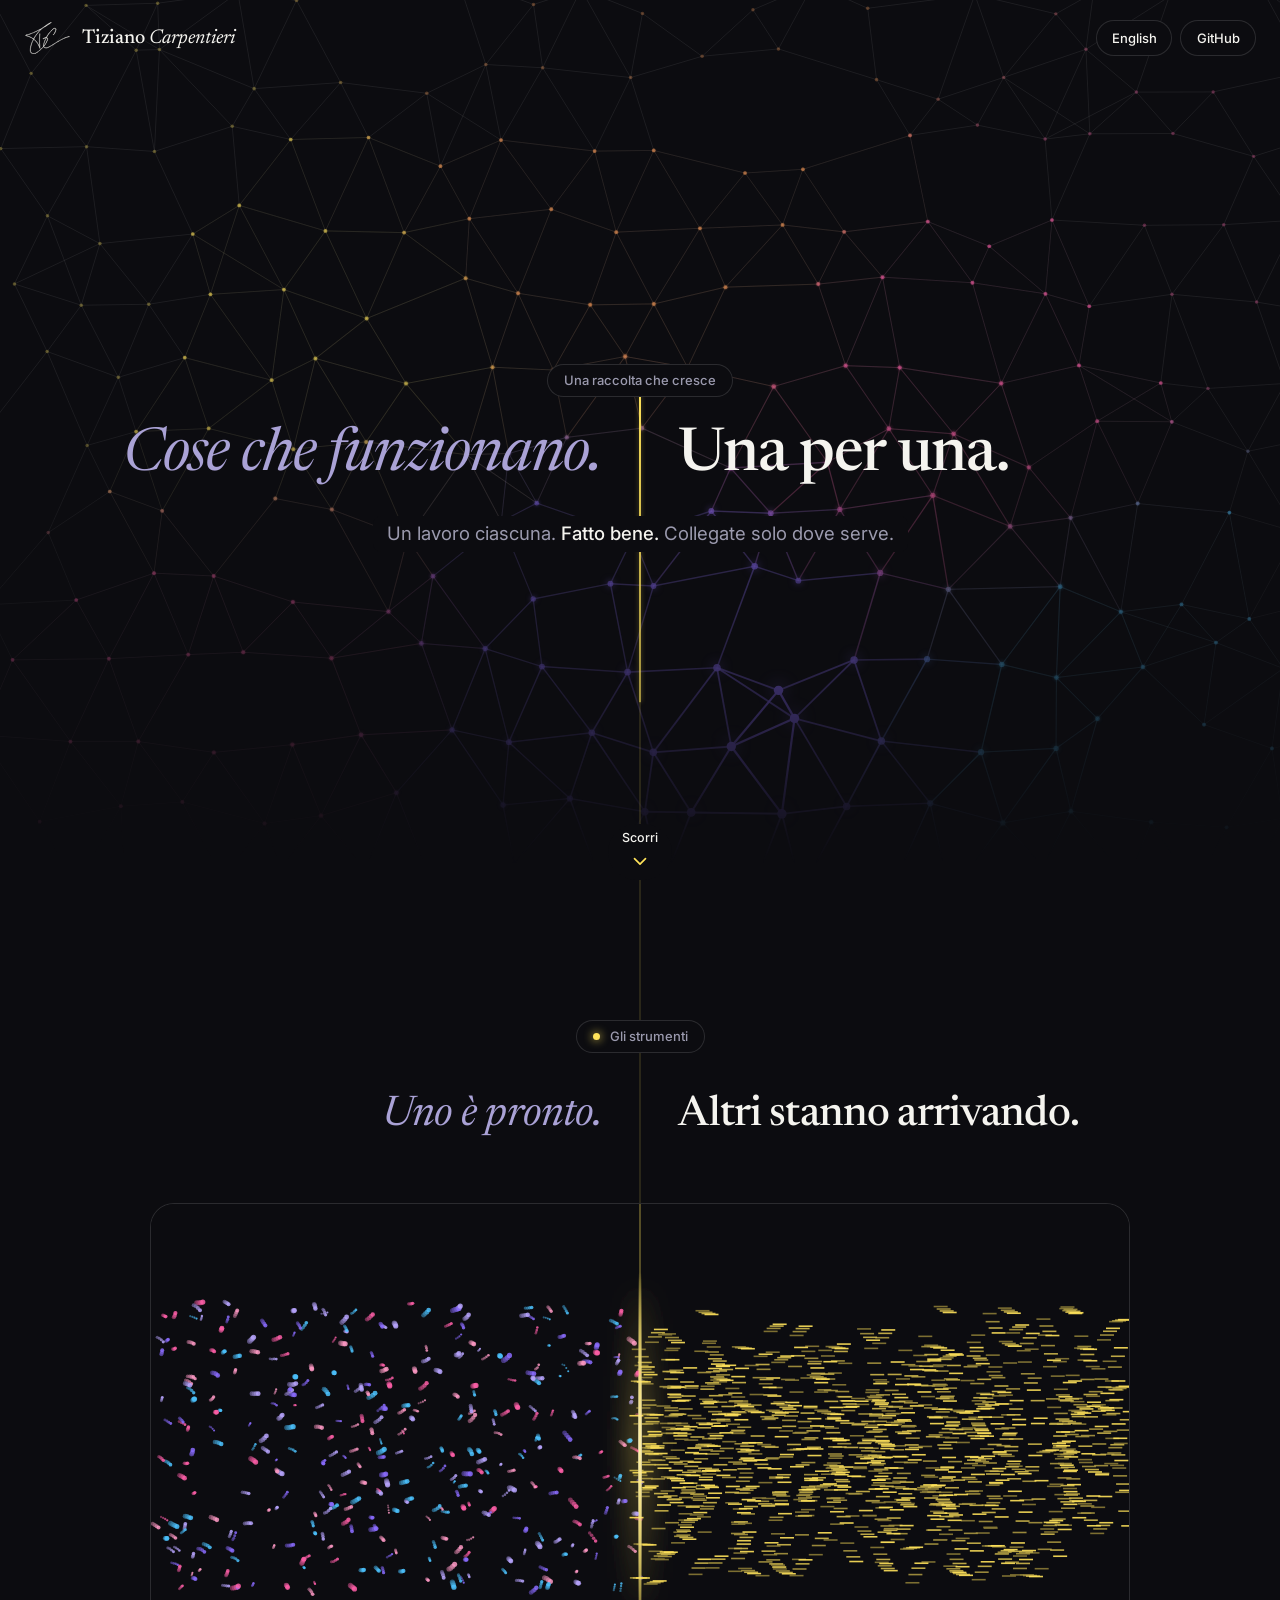
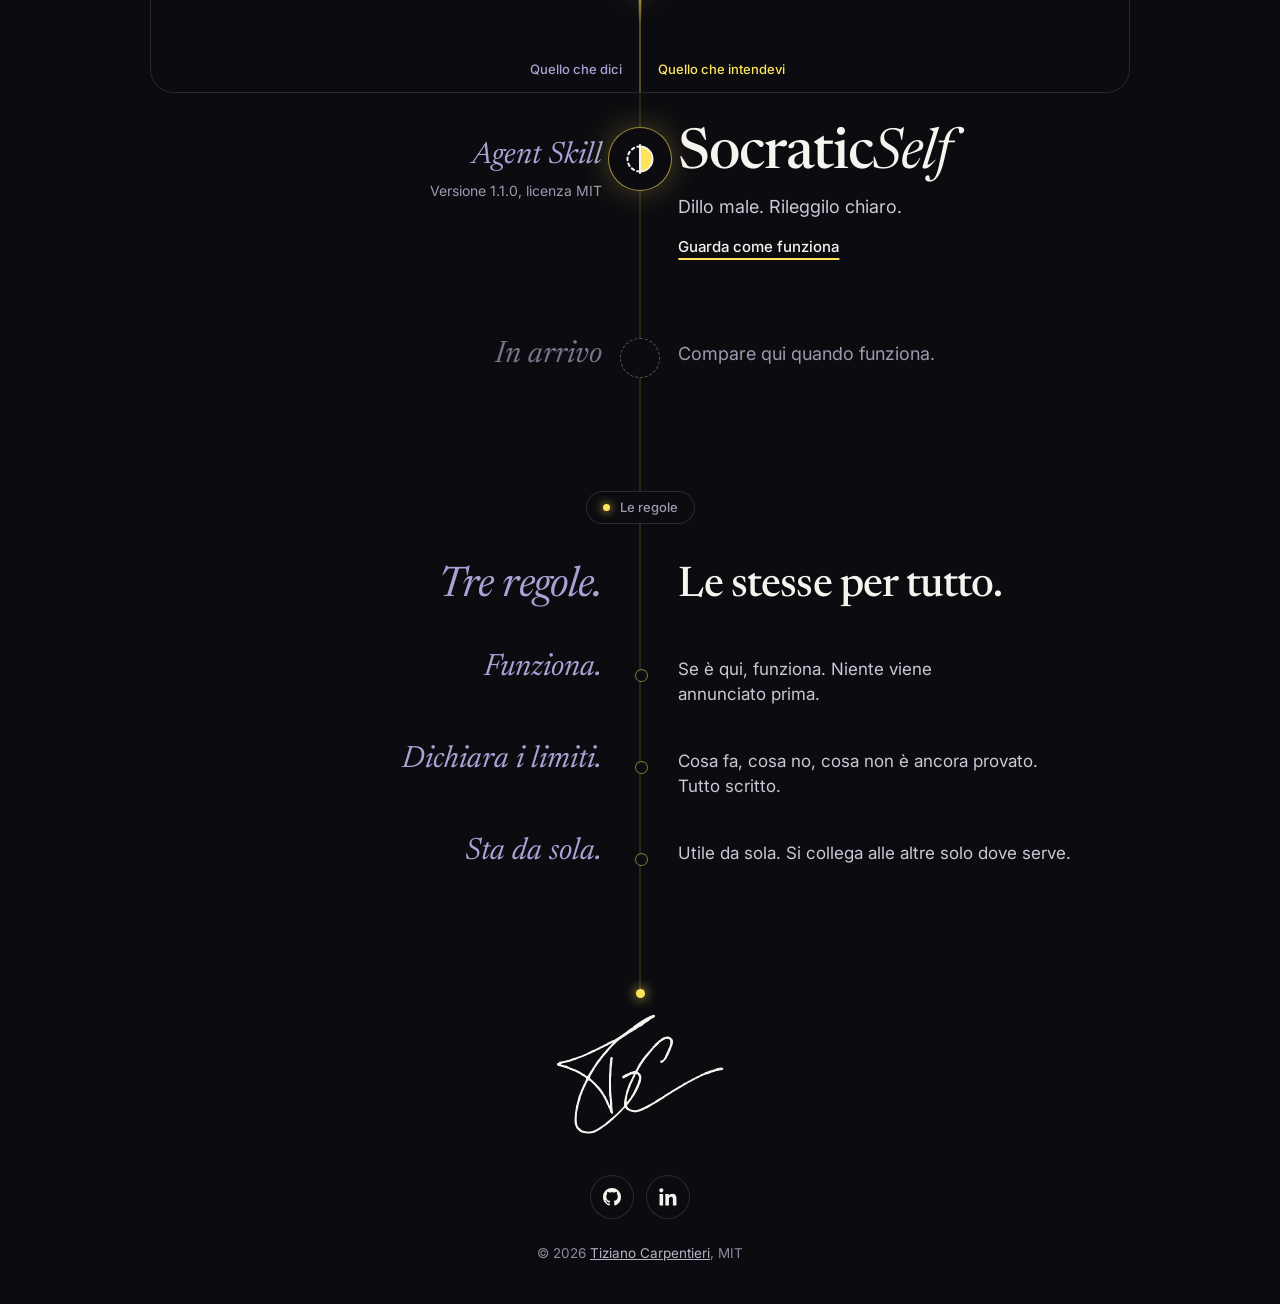
==== commit 7fe3e9e0: "Give the footer icon buttons and describe the site in the README GitHub and LinkedIn are round butto" ====
--- a/it/index.html
+++ b/it/index.html
@@ -83,10 +83,10 @@
   <div class="wrap">
     <span class="end-dot" aria-hidden="true"></span>
     <span class="sigla sign" role="img" aria-label="Sigla di Tiziano Carpentieri"></span>
-    <div class="foot-row">
-      <span>© 2026 <a href="../it/index.html">Tiziano Carpentieri</a>, MIT</span>
-      <span class="foot-links"><a href="https://github.com/TizianoCarpentieri">github.com/TizianoCarpentieri</a><a href="https://www.linkedin.com/in/tiziano-carpentieri-pmroma/" rel="me">LinkedIn</a></span>
-    </div>
+    <nav class="foot-links" aria-label="Tiziano Carpentieri online">
+      <a class="foot-icon" href="https://github.com/TizianoCarpentieri" aria-label="GitHub" title="GitHub"><svg viewBox="0 0 16 16" aria-hidden="true"><path d="M8 0C3.58 0 0 3.58 0 8c0 3.54 2.29 6.53 5.47 7.59.4.07.55-.17.55-.38 0-.19-.01-.82-.01-1.49-2.01.37-2.53-.49-2.69-.94-.09-.23-.48-.94-.82-1.13-.28-.15-.68-.52-.01-.53.63-.01 1.08.58 1.23.82.72 1.21 1.87.87 2.33.66.07-.52.28-.87.51-1.07-1.78-.2-3.64-.89-3.64-3.95 0-.87.31-1.59.82-2.15-.08-.2-.36-1.02.08-2.12 0 0 .67-.21 2.2.82.64-.18 1.32-.27 2-.27.68 0 1.36.09 2 .27 1.53-1.04 2.2-.82 2.2-.82.44 1.1.16 1.92.08 2.12.51.56.82 1.27.82 2.15 0 3.07-1.87 3.75-3.65 3.95.29.25.54.73.54 1.48 0 1.07-.01 1.93-.01 2.2 0 .21.15.46.55.38A8.013 8.013 0 0016 8c0-4.42-3.58-8-8-8z"/></svg></a><a class="foot-icon" href="https://www.linkedin.com/in/tiziano-carpentieri-pmroma/" rel="me" aria-label="LinkedIn" title="LinkedIn"><svg viewBox="3 3 18 18" aria-hidden="true"><path d="M20.447 20.452h-3.554v-5.569c0-1.328-.027-3.037-1.852-3.037-1.853 0-2.136 1.445-2.136 2.939v5.667H9.351V9h3.414v1.561h.046c.477-.9 1.637-1.85 3.37-1.85 3.601 0 4.267 2.37 4.267 5.455v6.286zM5.337 7.433c-1.144 0-2.063-.926-2.063-2.065 0-1.138.92-2.063 2.063-2.063 1.14 0 2.064.925 2.064 2.063 0 1.139-.925 2.065-2.064 2.065zm1.782 13.019H3.555V9h3.564v11.452z"/></svg></a>
+    </nav>
+    <p class="foot-legal">© 2026 <a href="../it/index.html">Tiziano Carpentieri</a>, MIT</p>
   </div>
 </footer>
 <div class="axis" aria-hidden="true"><i></i></div>
--- a/assets/site.css
+++ b/assets/site.css
@@ -209,9 +209,15 @@
 /* footer: the line ends where the signature begins */
 footer{position:relative;padding:120px 0 40px;font-size:13.5px;color:#8a8a9c}
 footer .wrap{display:flex;flex-direction:column;align-items:center;gap:40px}
-.foot-row{width:100%;display:flex;justify-content:space-between;gap:12px 24px;flex-wrap:wrap}
 footer a{color:#b5b5c5;white-space:nowrap}
-.foot-links{display:flex;flex-wrap:wrap;gap:12px 20px}
+/* links out: round buttons with an icon, a pill for the project repository; colour changes only, nothing moves */
+.foot-links{display:flex;align-items:center;justify-content:center;flex-wrap:wrap;gap:12px}
+footer .foot-icon,footer .foot-pill{display:inline-flex;align-items:center;justify-content:center;height:44px;border:1px solid var(--hair);border-radius:999px;background:var(--night);color:var(--moon);text-decoration:none;transition:border-color .25s,color .25s}
+footer .foot-icon{width:44px}
+footer .foot-pill{gap:10px;padding:0 20px 0 16px;font:500 14px/1 var(--sans)}
+.foot-icon svg,.foot-pill svg{width:18px;height:18px;fill:currentColor;flex:none}
+footer .foot-icon:hover,footer .foot-pill:hover,footer .foot-icon:focus-visible,footer .foot-pill:focus-visible{border-color:var(--signal);color:var(--signal);outline:none}
+.foot-legal{margin:-16px 0 0;text-align:center}
 .end-dot{position:relative;z-index:1;width:9px;height:9px;border-radius:50%;background:var(--signal);box-shadow:0 0 12px var(--signal);margin-bottom:-24px}
 
 /* signature: Tiziano's initials, one SVG used as a mask so it takes the colour of the text around it */
@@ -270,6 +276,8 @@
   .st-name{white-space:normal}
   .stations{gap:56px}
   footer .wrap{align-items:flex-start}
+  .foot-links{justify-content:flex-start}
+  .foot-legal{text-align:left}
   .end-dot{margin-left:-29px;margin-bottom:-20px}
 }
 @media (max-width:560px){
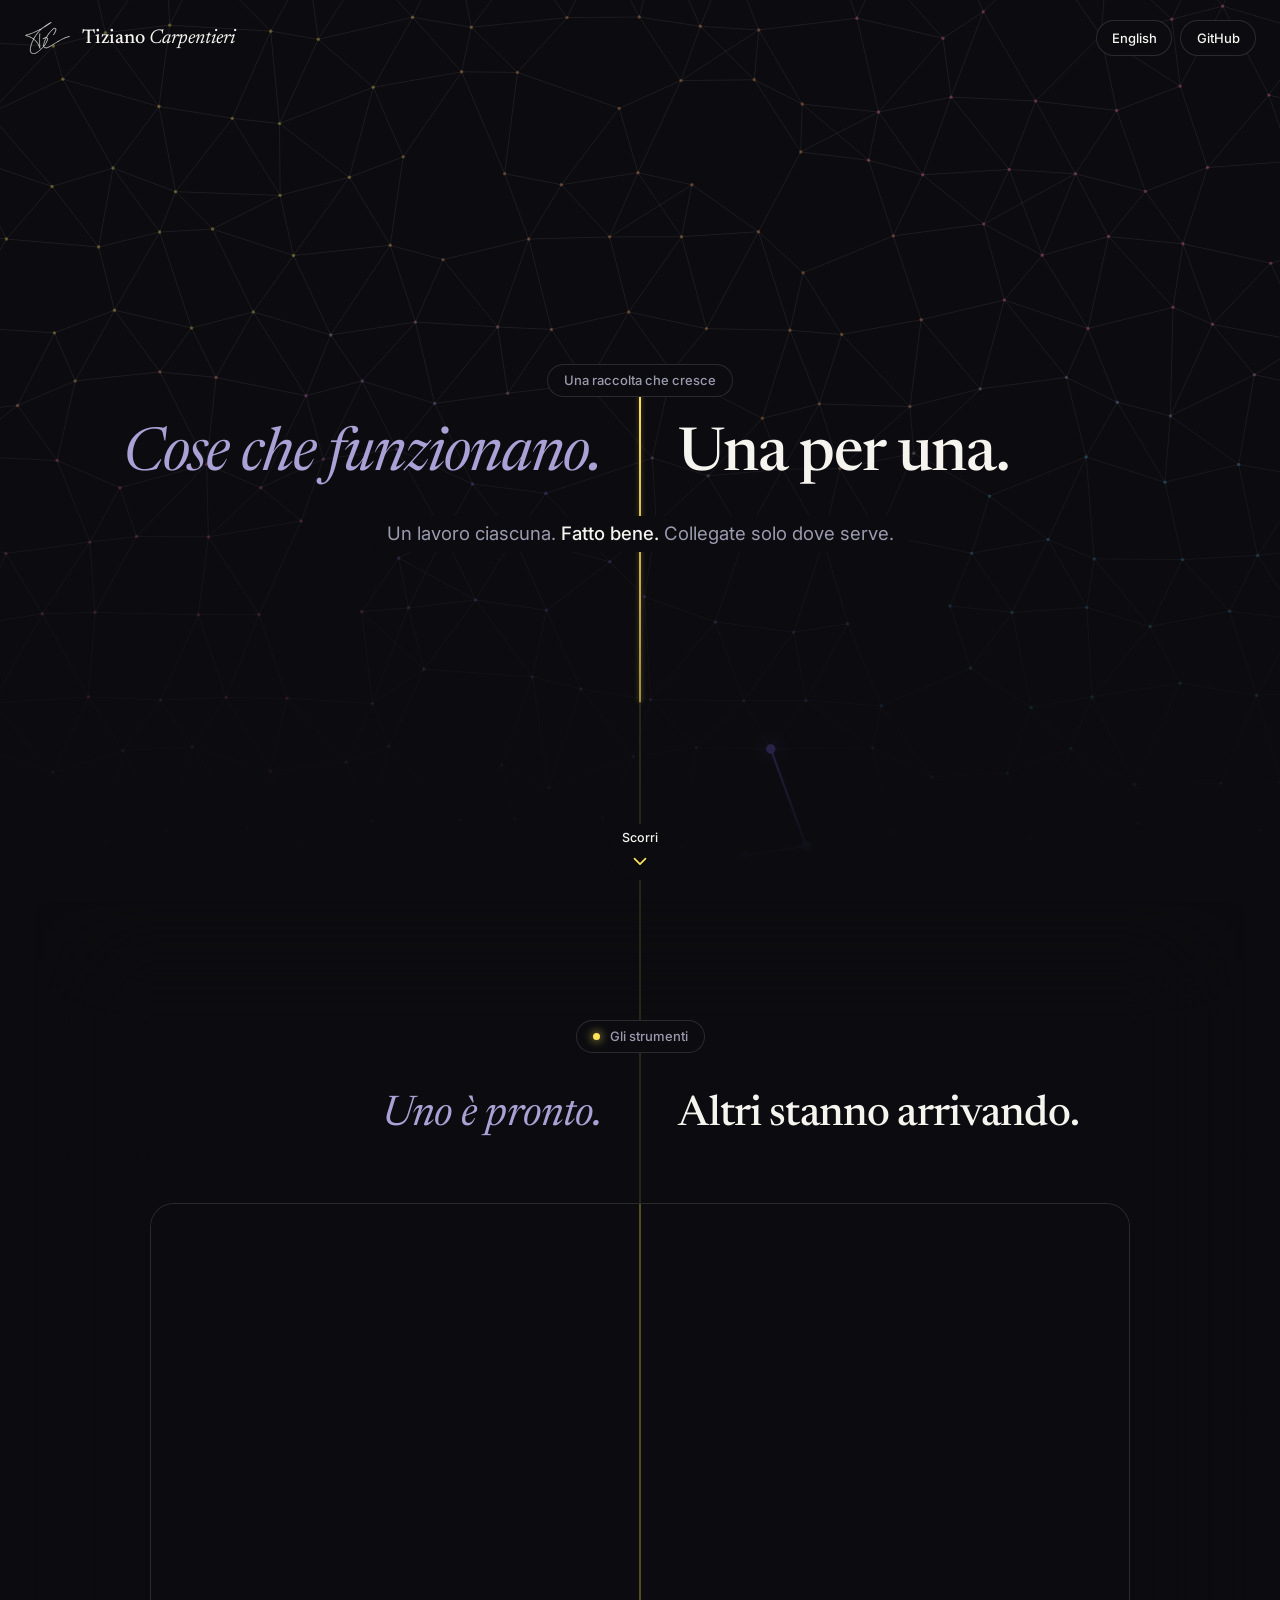
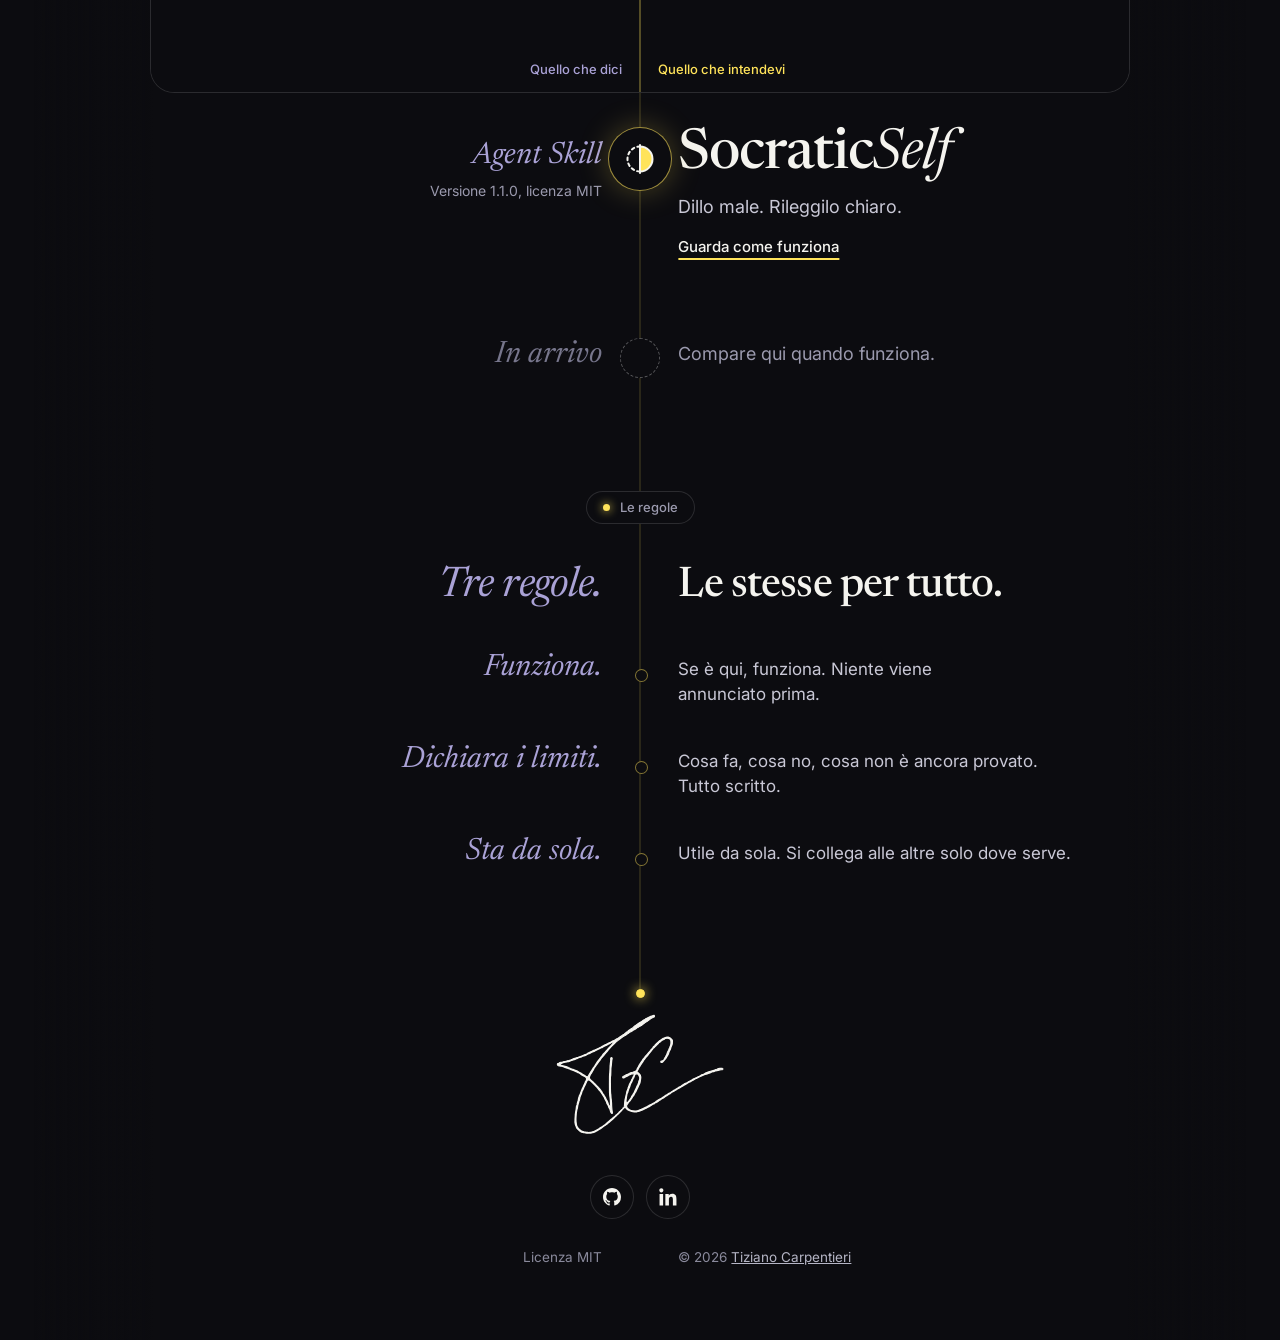
==== commit 340feb0b: "Let the opening scene recede into depth and land the line on the signature The opening scene no long" ====
--- a/it/index.html
+++ b/it/index.html
@@ -82,11 +82,11 @@
 <footer>
   <div class="wrap">
     <span class="end-dot" aria-hidden="true"></span>
-    <span class="sigla sign" role="img" aria-label="Sigla di Tiziano Carpentieri"></span>
+    <svg class="sign" viewBox="0 0 708 507" role="img" aria-label="Sigla di Tiziano Carpentieri"><mask id="pen" maskUnits="userSpaceOnUse" x="0" y="0" width="708" height="507"><g fill="none" stroke="#fff" stroke-width="22" stroke-linecap="round" stroke-linejoin="round"><path d="M13.5 213.0L16.8 207.9L21.5 205.2L61.5 195.5L121.5 173.0L176.5 147.3L234.5 117.8L247.5 114.7L293.0 84.5L309.0 73.0L372.0 30.6L398.0 15.0L411.0 9.5" data-at="0" data-for="0.392"/><path d="M13.5 213.0L14.8 215.2L17.6 216.9L38.5 222.3L87.5 241.9L130.5 266.8L132.5 268.6L135.3 273.6L143.5 278.2L149.5 283.3L161.8 295.0L178.4 312.5L191.3 329.0L205.2 351.5L212.8 366.0L221.2 385.5L229.6 393.6L233.1 409.0L235.0 414.0" data-at="0" data-for="0.273"/><path d="M221.0 385.0L222.1 387.1L227.5 390.3L230.3 389.5L231.5 386.0L230.8 364.5L227.0 327.0L227.0 265.0L228.5 248.0L229.8 220.0L232.2 193.5L233.5 188.0" data-at="0.452" data-for="0.186"/><path d="M239.0 116.5L241.8 115.9L243.6 117.7L243.4 120.5L240.8 125.5L200.0 171.5L177.1 200.5L161.0 224.5L142.9 254.0L137.8 264.5L130.2 277.5L116.9 305.5L109.1 323.0L99.7 347.0L90.7 380.0L86.1 401.5L82.8 423.5L81.6 450.0L82.2 456.5L84.2 467.0L87.7 476.5L94.2 484.8L103.5 492.7L114.5 497.6L130.5 500.2L142.0 500.2L156.5 497.6L163.5 494.7L180.0 485.8L210.5 464.6L249.0 431.4L279.5 402.0" data-at="0.698" data-for="0.561"/><path d="M284.5 265.5L314.5 250.8L320.0 249.3L328.5 248.3L330.5 248.8L331.8 250.6L333.5 248.5L335.5 247.8L342.5 249.9L346.9 252.3L351.3 257.5L353.9 263.5L354.5 268.5L353.2 279.5L349.3 292.5L343.9 305.0L332.1 329.5L326.8 339.0L316.4 355.5L305.5 370.0" data-at="1.318" data-for="0.175"/><path d="M445.0 201.0L453.2 195.8L457.8 190.5L462.0 184.0L468.3 172.0L480.0 145.5L485.0 131.0L487.0 119.0L485.6 110.0L482.3 104.3L479.5 102.2L475.5 100.6L468.5 99.7L458.0 101.9L447.0 108.1L437.0 115.4L421.0 130.1L412.1 139.5L378.5 179.0L368.9 191.5L353.8 214.0L342.2 234.5L338.3 244.5L332.1 250.1L329.0 260.5L311.3 297.0L304.7 314.5L298.3 334.0L295.4 347.0L292.8 363.5L292.3 374.0L293.5 389.3L292.6 390.7L291.0 391.1L289.0 393.0" data-at="1.554" data-for="0.422"/><path d="M289.0 393.0L291.3 390.9L294.2 391.5L303.0 401.7L311.0 406.1L316.0 407.8L325.0 409.5L334.5 410.3L344.0 409.0L350.0 407.4L381.5 393.3L415.5 374.4L500.5 320.4L544.5 294.4L595.5 267.4L616.5 257.1L650.5 243.8L687.5 232.5L697.5 231.5" data-at="1.976" data-for="0.4"/></g></mask><use class="ink" href="../assets/sigla.svg#s" mask="url(#pen)"/></svg>
     <nav class="foot-links" aria-label="Tiziano Carpentieri online">
       <a class="foot-icon" href="https://github.com/TizianoCarpentieri" aria-label="GitHub" title="GitHub"><svg viewBox="0 0 16 16" aria-hidden="true"><path d="M8 0C3.58 0 0 3.58 0 8c0 3.54 2.29 6.53 5.47 7.59.4.07.55-.17.55-.38 0-.19-.01-.82-.01-1.49-2.01.37-2.53-.49-2.69-.94-.09-.23-.48-.94-.82-1.13-.28-.15-.68-.52-.01-.53.63-.01 1.08.58 1.23.82.72 1.21 1.87.87 2.33.66.07-.52.28-.87.51-1.07-1.78-.2-3.64-.89-3.64-3.95 0-.87.31-1.59.82-2.15-.08-.2-.36-1.02.08-2.12 0 0 .67-.21 2.2.82.64-.18 1.32-.27 2-.27.68 0 1.36.09 2 .27 1.53-1.04 2.2-.82 2.2-.82.44 1.1.16 1.92.08 2.12.51.56.82 1.27.82 2.15 0 3.07-1.87 3.75-3.65 3.95.29.25.54.73.54 1.48 0 1.07-.01 1.93-.01 2.2 0 .21.15.46.55.38A8.013 8.013 0 0016 8c0-4.42-3.58-8-8-8z"/></svg></a><a class="foot-icon" href="https://www.linkedin.com/in/tiziano-carpentieri-pmroma/" rel="me" aria-label="LinkedIn" title="LinkedIn"><svg viewBox="3 3 18 18" aria-hidden="true"><path d="M20.447 20.452h-3.554v-5.569c0-1.328-.027-3.037-1.852-3.037-1.853 0-2.136 1.445-2.136 2.939v5.667H9.351V9h3.414v1.561h.046c.477-.9 1.637-1.85 3.37-1.85 3.601 0 4.267 2.37 4.267 5.455v6.286zM5.337 7.433c-1.144 0-2.063-.926-2.063-2.065 0-1.138.92-2.063 2.063-2.063 1.14 0 2.064.925 2.064 2.063 0 1.139-.925 2.065-2.064 2.065zm1.782 13.019H3.555V9h3.564v11.452z"/></svg></a>
     </nav>
-    <p class="foot-legal">© 2026 <a href="../it/index.html">Tiziano Carpentieri</a>, MIT</p>
+    <p class="split foot-legal"><span class="l">Licenza MIT</span><span class="r">© 2026 <a href="../it/index.html">Tiziano Carpentieri</a></span></p>
   </div>
 </footer>
 <div class="axis" aria-hidden="true"><i></i></div>
--- a/assets/site.css
+++ b/assets/site.css
@@ -63,7 +63,34 @@
 /* opening */
 .hero{position:relative;overflow:hidden;min-height:100vh;min-height:100svh;display:flex;flex-direction:column}
 .hero canvas.scene{position:absolute;inset:0;width:100%;height:100%;display:block}
-.hero canvas.scene[data-scene="network"]{-webkit-mask-image:linear-gradient(#000 40%,transparent 96%);mask-image:linear-gradient(#000 40%,transparent 96%)}
+.hero canvas.scene[data-scene="network"]{-webkit-mask-image:linear-gradient(#000 var(--m0,40%),rgba(0,0,0,var(--fade,0)) var(--m1,96%));mask-image:linear-gradient(#000 var(--m0,40%),rgba(0,0,0,var(--fade,0)) var(--m1,96%))}
+
+/* depth: the opening scene does not leave with the opening. While the opening scrolls away the scene recedes behind the content,
+   smaller, dimmer and slower, and keeps running there. On a wide screen it shows in the empty space on both sides of the text:
+   a veil that scrolls with the content keeps the text column on plain ink. On a phone, where there are no empty sides, it dissolves.
+   The look is set here once, for every project. Only transform, opacity and filter change, on layers out of the flow: no block moves.
+   With reduced motion the scene stays a still frame inside the opening, as before. */
+:root{
+  --depth-scale:.92; --depth-dim:.5; --depth-speed:.5; --depth-blur:0;
+  --depth-veil:1; --depth-clear:min(500px,38vw); --depth-feather:120px;
+  --depth-wide:stay; --depth-phone:fade; --depth-faint:.2;
+}
+.deep .hero canvas.scene{position:fixed;transform-origin:50% 50%;will-change:transform,opacity}
+@media (min-width:761px){
+  .deep main,.deep footer>.wrap{position:relative}
+  .deep main::before,.deep footer::before{content:"";position:absolute;inset:0;pointer-events:none;opacity:var(--depth-veil);
+    background:linear-gradient(90deg,
+      rgba(12,12,16,0) calc(50% - var(--depth-clear) - var(--depth-feather)),
+      rgba(12,12,16,.5) calc(50% - var(--depth-clear) - var(--depth-feather)*.45),
+      rgba(12,12,16,.88) calc(50% - var(--depth-clear) - var(--depth-feather)*.15),
+      var(--night) calc(50% - var(--depth-clear)),
+      var(--night) calc(50% + var(--depth-clear)),
+      rgba(12,12,16,.88) calc(50% + var(--depth-clear) + var(--depth-feather)*.15),
+      rgba(12,12,16,.5) calc(50% + var(--depth-clear) + var(--depth-feather)*.45),
+      rgba(12,12,16,0) calc(50% + var(--depth-clear) + var(--depth-feather)))}
+  /* the content rolls over the scene: the veil comes in across the first section's top padding */
+  .deep main::before{-webkit-mask-image:linear-gradient(transparent,#000 120px);mask-image:linear-gradient(transparent,#000 120px)}
+}
 .hero>.wrap{position:relative;z-index:1;width:100%;flex:1;display:flex;flex-direction:column}
 .hero-body{flex:1;display:flex;flex-direction:column;justify-content:center;gap:28px;padding:24px 0 84px}
 .band-slot{height:clamp(150px,24vh,250px)}
@@ -206,8 +233,8 @@
 .go{font:500 15px/1 var(--sans);color:var(--moon);text-underline-offset:6px;text-decoration-color:var(--signal);text-decoration-thickness:2px;white-space:nowrap;margin-top:8px}
 .go:hover{color:var(--signal)}
 
-/* footer: the line ends where the signature begins */
-footer{position:relative;padding:120px 0 40px;font-size:13.5px;color:#8a8a9c}
+/* footer: the line lands on its dot, the dot lights, and the signature is written below it by its own pen */
+footer{position:relative;padding:120px 0 72px;font-size:13.5px;color:#8a8a9c}
 footer .wrap{display:flex;flex-direction:column;align-items:center;gap:40px}
 footer a{color:#b5b5c5;white-space:nowrap}
 /* links out: round buttons with an icon, a pill for the project repository; colour changes only, nothing moves */
@@ -217,15 +244,22 @@
 footer .foot-pill{gap:10px;padding:0 20px 0 16px;font:500 14px/1 var(--sans)}
 .foot-icon svg,.foot-pill svg{width:18px;height:18px;fill:currentColor;flex:none}
 footer .foot-icon:hover,footer .foot-pill:hover,footer .foot-icon:focus-visible,footer .foot-pill:focus-visible{border-color:var(--signal);color:var(--signal);outline:none}
-.foot-legal{margin:-16px 0 0;text-align:center}
-.end-dot{position:relative;z-index:1;width:9px;height:9px;border-radius:50%;background:var(--signal);box-shadow:0 0 12px var(--signal);margin-bottom:-24px}
+/* the last line reads across the line: the work and its licence on the left, the author on the right */
+.foot-legal{width:100%;margin:-12px 0 0;row-gap:4px}
+/* the dot is a station like the others: a ring until the line reaches it, then lit, with one ring that spreads and fades */
+.end-dot{position:relative;z-index:1;width:9px;height:9px;border-radius:50%;border:1.5px solid var(--signal);background:var(--signal);box-shadow:0 0 12px var(--signal);margin-bottom:-24px;transition:background .5s,box-shadow .5s,border-color .5s}
+.end-dot::after{content:"";position:absolute;inset:-1.5px;border-radius:50%;border:1.5px solid var(--signal);opacity:0;pointer-events:none}
+.js footer:not(.landed) .end-dot{background:var(--night);border-color:rgba(255,227,90,.5);box-shadow:none}
+footer.landed .end-dot::after{animation:land 1.3s cubic-bezier(.2,.7,.3,1) both}
+@keyframes land{from{transform:scale(1);opacity:.9}to{transform:scale(6);opacity:0}}
 
 /* signature: Tiziano's initials, one SVG used as a mask so it takes the colour of the text around it */
 .sigla{display:inline-block;flex:none;aspect-ratio:708/507;background:currentColor;-webkit-mask:url(sigla.svg) center/contain no-repeat;mask:url(sigla.svg) center/contain no-repeat}
-footer .sigla{position:relative;z-index:1;width:168px;color:var(--moon)}
-/* written left to right: a clip, so its box never changes */
-.js footer .sign{clip-path:inset(0 100% 0 0);transition:clip-path 1.8s cubic-bezier(.6,.05,.3,1) .2s}
-.js footer.in .sign{clip-path:inset(0 0 0 0)}
+/* written by its pen: the strokes of penna.json run in a mask over the ink, so the box never changes.
+   Fresh ink has the colour of the line and settles to the colour of the text a moment later; once written the masks go. */
+footer .sign{position:relative;z-index:1;display:block;width:clamp(168px,13vw,200px);height:auto;aspect-ratio:708/507;overflow:visible}
+.sign .ink{color:var(--moon)}.sign .fresh{color:var(--signal)}
+footer.written .sign use{mask:none}footer.written .sign .fresh{display:none}
 .home-brand{gap:12px}.home-brand .sigla{width:46px}
 
 .js .rise{opacity:0;transition:opacity .9s}
@@ -277,7 +311,6 @@
   .stations{gap:56px}
   footer .wrap{align-items:flex-start}
   .foot-links{justify-content:flex-start}
-  .foot-legal{text-align:left}
   .end-dot{margin-left:-29px;margin-bottom:-20px}
 }
 @media (max-width:560px){
@@ -286,4 +319,4 @@
   .home-brand span:not(.sigla){position:absolute;width:1px;height:1px;overflow:hidden;clip-path:inset(50%);white-space:nowrap}.home-brand .sigla{width:52px}
 }
 @media (max-width:420px){.film-bar{border-radius:18px;row-gap:8px}}
-@media (prefers-reduced-motion:reduce){*{animation:none !important;transition:none !important}.js .cue{opacity:1}.js footer .sign{clip-path:none}.mv{opacity:1}}
+@media (prefers-reduced-motion:reduce){*{animation:none !important;transition:none !important}.js .cue{opacity:1}.mv{opacity:1}}
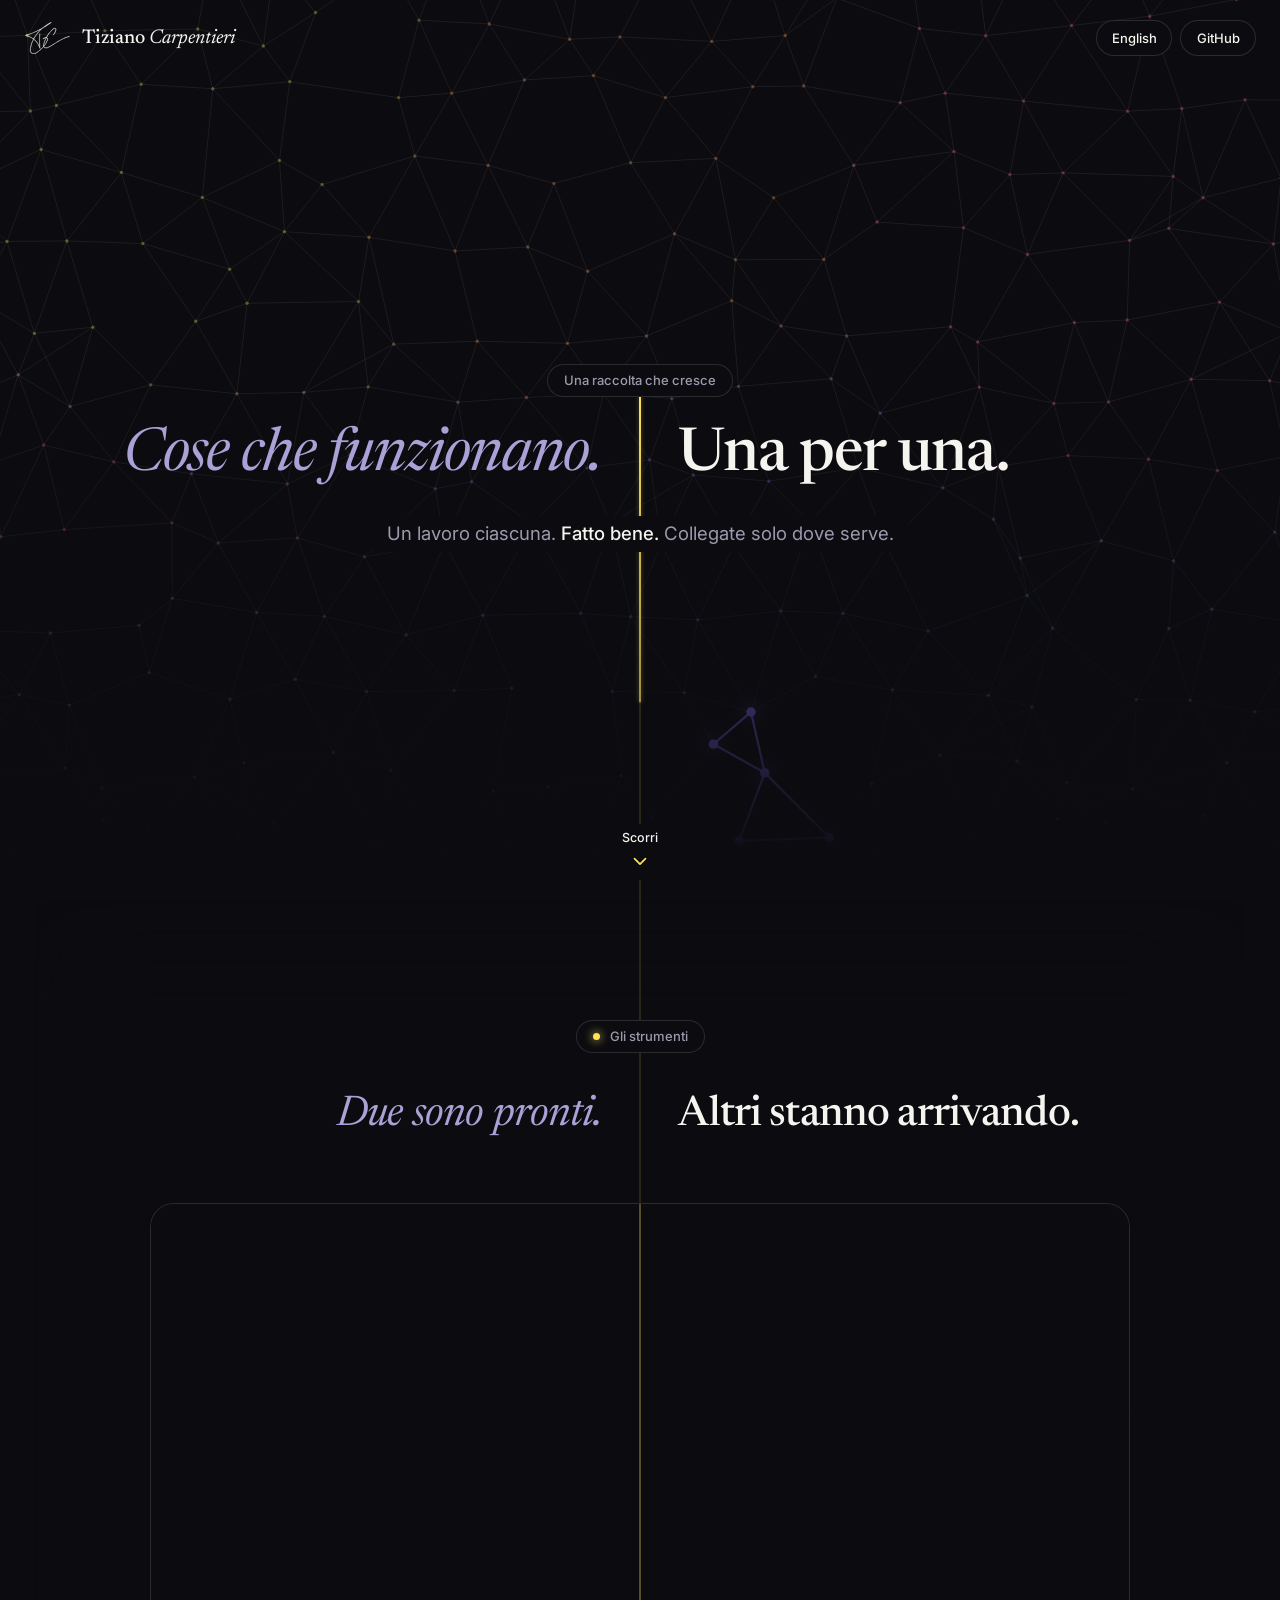
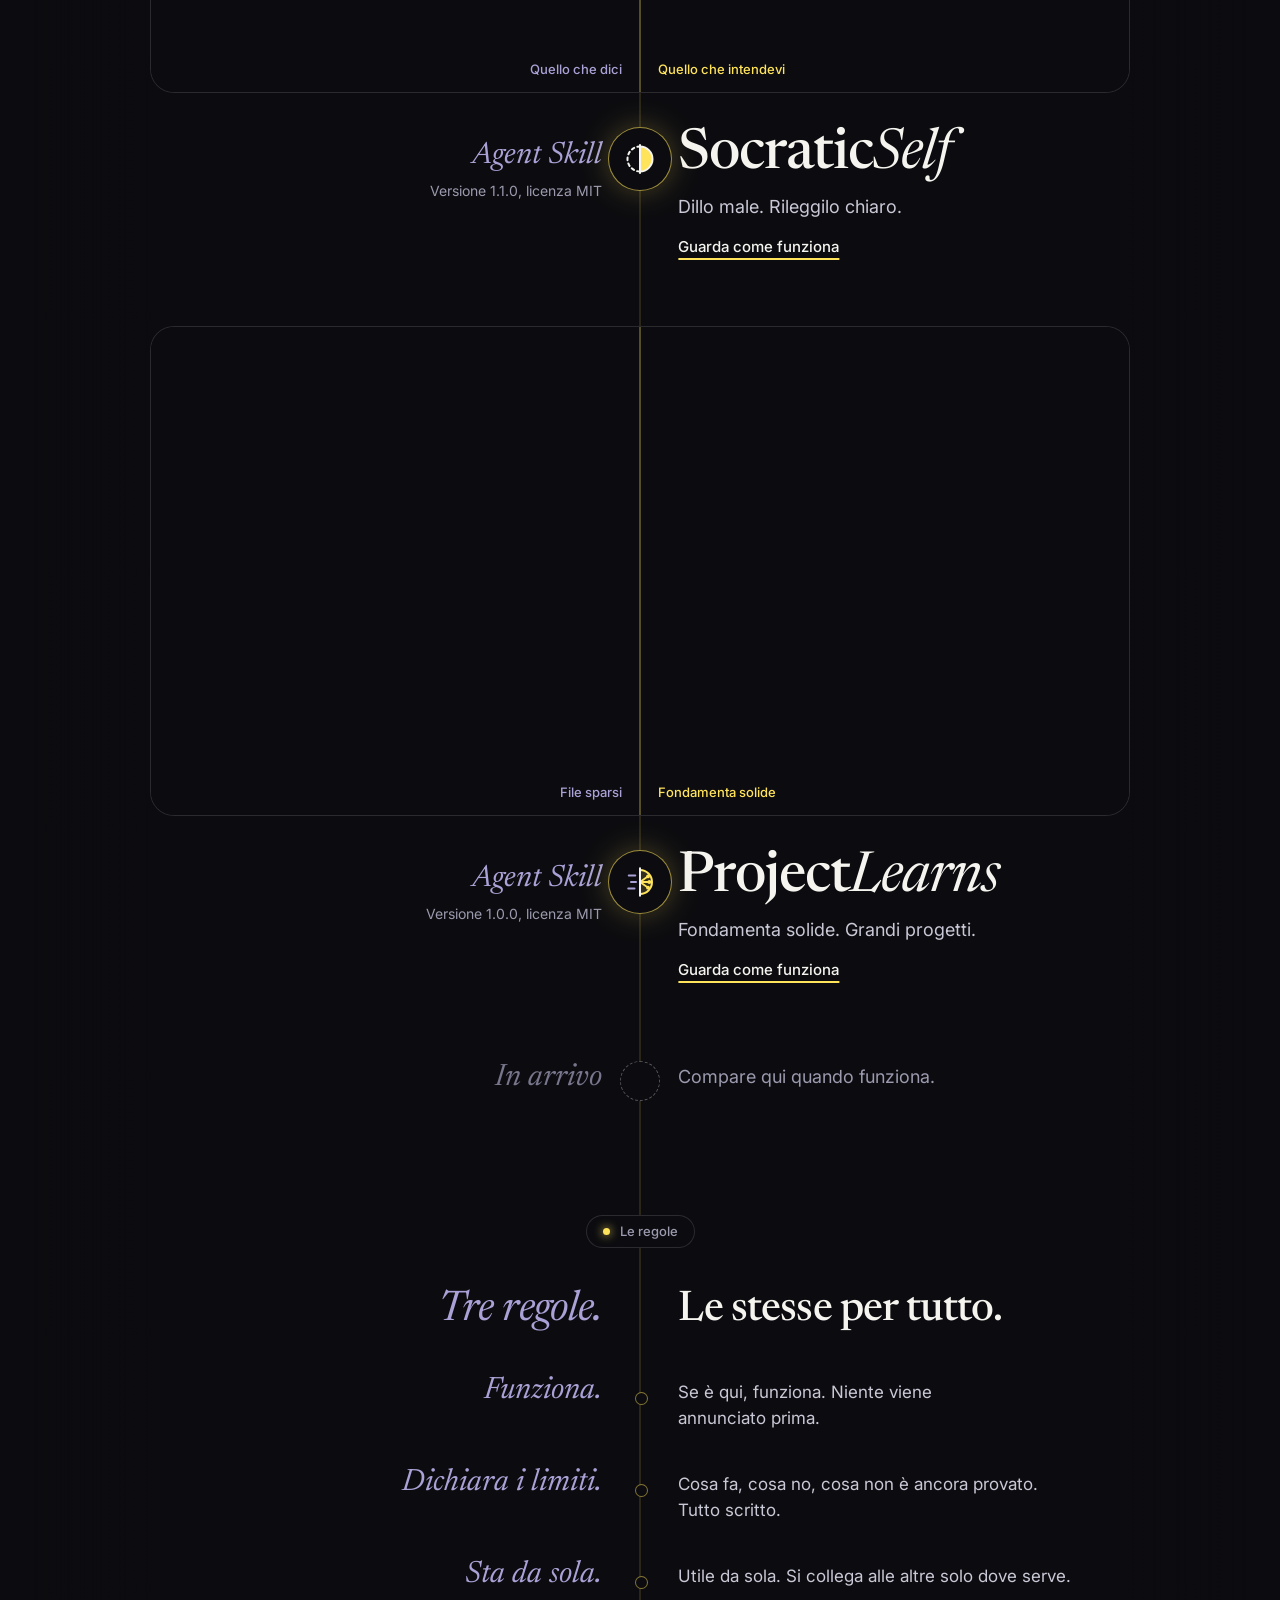
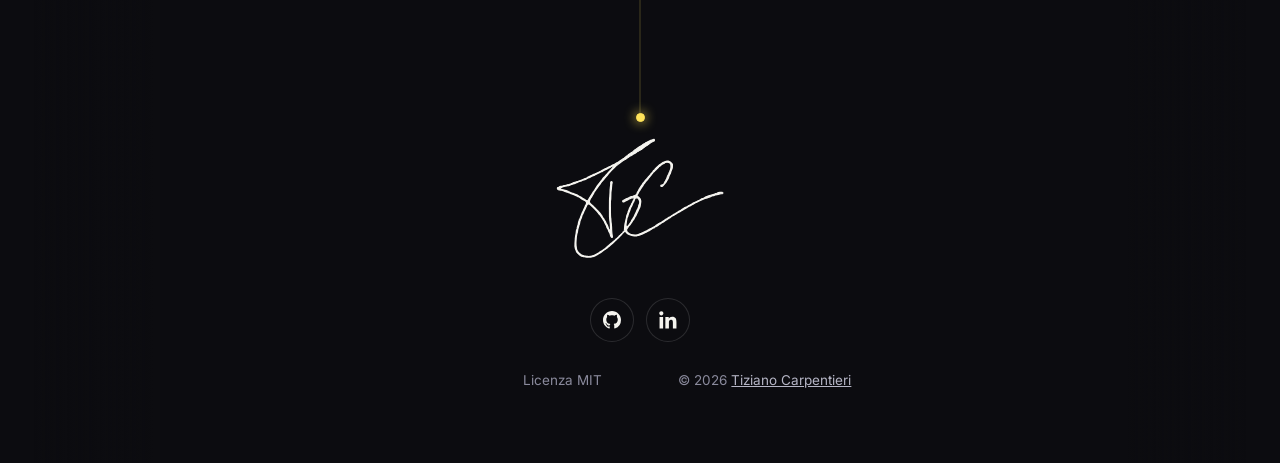
==== commit 869b7690: "Add ProjectLearns page, learns hero scene, and foundations film" ====
--- a/it/index.html
+++ b/it/index.html
@@ -1,96 +1,104 @@
-<!doctype html>
-<html lang="it">
-<head>
-<meta charset="utf-8">
-<meta name="viewport" content="width=device-width, initial-scale=1">
-<title>Tiziano Carpentieri — cose che funzionano, una per una</title>
-<meta name="description" content="Cose che funzionano, di Tiziano Carpentieri. Ognuna fa bene un solo lavoro e si collega alle altre solo dove serve. Prima uscita: SocraticSelf, una Agent Skill aperta.">
-<meta name="author" content="Tiziano Carpentieri">
-<link rel="canonical" href="https://tizianocarpentieri.github.io/it/">
-<link rel="alternate" hreflang="en" href="https://tizianocarpentieri.github.io/">
-<link rel="alternate" hreflang="it" href="https://tizianocarpentieri.github.io/it/">
-<link rel="alternate" hreflang="x-default" href="https://tizianocarpentieri.github.io/">
-<meta property="og:type" content="website">
-<meta property="og:title" content="Cose che funzionano. Una per una.">
-<meta property="og:description" content="Cose che funzionano, di Tiziano Carpentieri.">
-<meta property="og:url" content="https://tizianocarpentieri.github.io/it/">
-<meta property="og:image" content="https://tizianocarpentieri.github.io/assets/og-home.png">
-<meta name="twitter:card" content="summary_large_image">
-<link rel="icon" href="../favicon.ico" sizes="16x16 32x32 48x48">
-<link rel="icon" href="../assets/icon.svg" type="image/svg+xml">
-<link rel="icon" href="../assets/icon-192.png" type="image/png" sizes="192x192">
-<link rel="apple-touch-icon" href="../apple-touch-icon.png">
-<link rel="preconnect" href="https://fonts.googleapis.com">
-<link rel="preconnect" href="https://fonts.gstatic.com" crossorigin>
-<link href="https://fonts.googleapis.com/css2?family=Newsreader:ital,opsz,wght@0,6..72,400;0,6..72,500;1,6..72,400;1,6..72,500&family=Inter:wght@400;500;600&family=JetBrains+Mono:wght@400&display=swap" rel="stylesheet">
-<link rel="stylesheet" href="../assets/site.css">
-<script type="application/ld+json">{"@context": "https://schema.org", "@type": "Person", "name": "Tiziano Carpentieri", "url": "https://tizianocarpentieri.github.io/", "sameAs": ["https://github.com/TizianoCarpentieri", "https://www.linkedin.com/in/tiziano-carpentieri-pmroma/"]}</script>
-</head>
-<body style="--signal:#ffe35a">
-<div class="page">
-<header class="hero">
-  <canvas class="scene" data-scene="network"></canvas>
-  <div class="wrap">
-    <nav class="nav">
-      <a class="brand home-brand" href="../it/index.html"><span class="sigla" aria-hidden="true"></span><span>Tiziano <em>Carpentieri</em></span></a>
-      <div class="links"><a class="chip" href="../index.html" hreflang="en">English</a><a class="chip" href="https://github.com/TizianoCarpentieri">GitHub</a></div>
-    </nav>
-    <div class="hero-body">
-      <div class="bead axis-start"><span>Una raccolta che cresce</span></div>
-      <h1 class="split h-split"><span class="l">Cose che funzionano.</span><span class="r">Una per una.</span></h1>
-      <p class="mid lede"><span>Un lavoro ciascuna. <b>Fatto bene.</b> Collegate solo dove serve.</span></p>
-    </div>
-  </div>
-  <a class="cue" href="#main"><span>Scorri</span><svg viewBox="0 0 24 24" aria-hidden="true"><path d="M6 9.5l6 6 6-6"/></svg></a>
-</header>
-
-<main id="main">
-<section class="sec rise">
-  <div class="wrap">
-    <div class="bead"><span><i></i>Gli strumenti</span></div>
-    <h2 class="split h-split"><span class="l">Uno è pronto.</span><span class="r">Altri stanno arrivando.</span></h2>
-    <div class="stations">
-      <div class="station-d">
-        <a class="frame" href="../it/socraticself/index.html" aria-label="SocraticSelf, guarda come funziona"><canvas data-scene="flow"></canvas><span class="fl">Quello che dici</span><span class="fr">Quello che intendevi</span></a>
-        <div class="split st-row">
-          <a class="knot" href="../it/socraticself/index.html" aria-hidden="true" tabindex="-1"><svg viewBox="0 0 24 24" aria-hidden="true"><path d="M12 2a10 10 0 0 0 0 20" fill="none" stroke="currentColor" stroke-width="1.6" stroke-dasharray="2.2 2.6" stroke-linecap="round"/><path d="M12 2a10 10 0 0 1 0 20z" fill="#ffe35a" stroke="currentColor" stroke-width="1.6" stroke-linejoin="round"/><path d="M12 .8v22.4" stroke="currentColor" stroke-width="1.6" stroke-linecap="round"/></svg></a>
-          <div class="l st-kind"><span class="kind">Agent Skill</span><span class="small">Versione 1.1.0, licenza MIT</span></div>
-          <div class="r st-main"><h3 class="st-name">Socratic<em>Self</em></h3><p>Dillo male. Rileggilo chiaro.</p><a class="go" href="../it/socraticself/index.html">Guarda come funziona</a></div>
-        </div>
-      </div>
-      <div class="split st-row next">
-        <span class="knot empty" aria-hidden="true"></span>
-        <div class="l st-kind"><span class="kind">In arrivo</span></div>
-        <div class="r st-main"><p>Compare qui quando funziona.</p></div>
-      </div>
-    </div>
-  </div>
-</section>
-
-<section class="sec rise">
-  <div class="wrap">
-    <div class="bead"><span><i></i>Le regole</span></div>
-    <h2 class="split h-split"><span class="l">Tre regole.</span><span class="r">Le stesse per tutto.</span></h2>
-    <div class="rows">
-      <div class="split row"><span class="l">Funziona.</span><p class="r">Se è qui, funziona. Niente viene annunciato prima.</p></div>
-      <div class="split row"><span class="l">Dichiara i limiti.</span><p class="r">Cosa fa, cosa no, cosa non è ancora provato. Tutto scritto.</p></div>
-      <div class="split row"><span class="l">Sta da sola.</span><p class="r">Utile da sola. Si collega alle altre solo dove serve.</p></div>
-    </div>
-  </div>
-</section>
-</main>
-<footer>
-  <div class="wrap">
-    <span class="end-dot" aria-hidden="true"></span>
-    <svg class="sign" viewBox="0 0 708 507" role="img" aria-label="Sigla di Tiziano Carpentieri"><mask id="pen" maskUnits="userSpaceOnUse" x="0" y="0" width="708" height="507"><g fill="none" stroke="#fff" stroke-width="22" stroke-linecap="round" stroke-linejoin="round"><path d="M13.5 213.0L16.8 207.9L21.5 205.2L61.5 195.5L121.5 173.0L176.5 147.3L234.5 117.8L247.5 114.7L293.0 84.5L309.0 73.0L372.0 30.6L398.0 15.0L411.0 9.5" data-at="0" data-for="0.392"/><path d="M13.5 213.0L14.8 215.2L17.6 216.9L38.5 222.3L87.5 241.9L130.5 266.8L132.5 268.6L135.3 273.6L143.5 278.2L149.5 283.3L161.8 295.0L178.4 312.5L191.3 329.0L205.2 351.5L212.8 366.0L221.2 385.5L229.6 393.6L233.1 409.0L235.0 414.0" data-at="0" data-for="0.273"/><path d="M221.0 385.0L222.1 387.1L227.5 390.3L230.3 389.5L231.5 386.0L230.8 364.5L227.0 327.0L227.0 265.0L228.5 248.0L229.8 220.0L232.2 193.5L233.5 188.0" data-at="0.452" data-for="0.186"/><path d="M239.0 116.5L241.8 115.9L243.6 117.7L243.4 120.5L240.8 125.5L200.0 171.5L177.1 200.5L161.0 224.5L142.9 254.0L137.8 264.5L130.2 277.5L116.9 305.5L109.1 323.0L99.7 347.0L90.7 380.0L86.1 401.5L82.8 423.5L81.6 450.0L82.2 456.5L84.2 467.0L87.7 476.5L94.2 484.8L103.5 492.7L114.5 497.6L130.5 500.2L142.0 500.2L156.5 497.6L163.5 494.7L180.0 485.8L210.5 464.6L249.0 431.4L279.5 402.0" data-at="0.698" data-for="0.561"/><path d="M284.5 265.5L314.5 250.8L320.0 249.3L328.5 248.3L330.5 248.8L331.8 250.6L333.5 248.5L335.5 247.8L342.5 249.9L346.9 252.3L351.3 257.5L353.9 263.5L354.5 268.5L353.2 279.5L349.3 292.5L343.9 305.0L332.1 329.5L326.8 339.0L316.4 355.5L305.5 370.0" data-at="1.318" data-for="0.175"/><path d="M445.0 201.0L453.2 195.8L457.8 190.5L462.0 184.0L468.3 172.0L480.0 145.5L485.0 131.0L487.0 119.0L485.6 110.0L482.3 104.3L479.5 102.2L475.5 100.6L468.5 99.7L458.0 101.9L447.0 108.1L437.0 115.4L421.0 130.1L412.1 139.5L378.5 179.0L368.9 191.5L353.8 214.0L342.2 234.5L338.3 244.5L332.1 250.1L329.0 260.5L311.3 297.0L304.7 314.5L298.3 334.0L295.4 347.0L292.8 363.5L292.3 374.0L293.5 389.3L292.6 390.7L291.0 391.1L289.0 393.0" data-at="1.554" data-for="0.422"/><path d="M289.0 393.0L291.3 390.9L294.2 391.5L303.0 401.7L311.0 406.1L316.0 407.8L325.0 409.5L334.5 410.3L344.0 409.0L350.0 407.4L381.5 393.3L415.5 374.4L500.5 320.4L544.5 294.4L595.5 267.4L616.5 257.1L650.5 243.8L687.5 232.5L697.5 231.5" data-at="1.976" data-for="0.4"/></g></mask><use class="ink" href="../assets/sigla.svg#s" mask="url(#pen)"/></svg>
-    <nav class="foot-links" aria-label="Tiziano Carpentieri online">
-      <a class="foot-icon" href="https://github.com/TizianoCarpentieri" aria-label="GitHub" title="GitHub"><svg viewBox="0 0 16 16" aria-hidden="true"><path d="M8 0C3.58 0 0 3.58 0 8c0 3.54 2.29 6.53 5.47 7.59.4.07.55-.17.55-.38 0-.19-.01-.82-.01-1.49-2.01.37-2.53-.49-2.69-.94-.09-.23-.48-.94-.82-1.13-.28-.15-.68-.52-.01-.53.63-.01 1.08.58 1.23.82.72 1.21 1.87.87 2.33.66.07-.52.28-.87.51-1.07-1.78-.2-3.64-.89-3.64-3.95 0-.87.31-1.59.82-2.15-.08-.2-.36-1.02.08-2.12 0 0 .67-.21 2.2.82.64-.18 1.32-.27 2-.27.68 0 1.36.09 2 .27 1.53-1.04 2.2-.82 2.2-.82.44 1.1.16 1.92.08 2.12.51.56.82 1.27.82 2.15 0 3.07-1.87 3.75-3.65 3.95.29.25.54.73.54 1.48 0 1.07-.01 1.93-.01 2.2 0 .21.15.46.55.38A8.013 8.013 0 0016 8c0-4.42-3.58-8-8-8z"/></svg></a><a class="foot-icon" href="https://www.linkedin.com/in/tiziano-carpentieri-pmroma/" rel="me" aria-label="LinkedIn" title="LinkedIn"><svg viewBox="3 3 18 18" aria-hidden="true"><path d="M20.447 20.452h-3.554v-5.569c0-1.328-.027-3.037-1.852-3.037-1.853 0-2.136 1.445-2.136 2.939v5.667H9.351V9h3.414v1.561h.046c.477-.9 1.637-1.85 3.37-1.85 3.601 0 4.267 2.37 4.267 5.455v6.286zM5.337 7.433c-1.144 0-2.063-.926-2.063-2.065 0-1.138.92-2.063 2.063-2.063 1.14 0 2.064.925 2.064 2.063 0 1.139-.925 2.065-2.064 2.065zm1.782 13.019H3.555V9h3.564v11.452z"/></svg></a>
-    </nav>
-    <p class="split foot-legal"><span class="l">Licenza MIT</span><span class="r">© 2026 <a href="../it/index.html">Tiziano Carpentieri</a></span></p>
-  </div>
-</footer>
-<div class="axis" aria-hidden="true"><i></i></div>
-</div>
-<script src="../assets/site.js"></script>
-</body>
-</html>
+<!doctype html>
+<html lang="it">
+<head>
+<meta charset="utf-8">
+<meta name="viewport" content="width=device-width, initial-scale=1">
+<title>Tiziano Carpentieri — cose che funzionano, una per una</title>
+<meta name="description" content="Cose che funzionano, di Tiziano Carpentieri. Ognuna fa bene un solo lavoro e si collega alle altre solo dove serve. Agent Skill aperte: SocraticSelf e ProjectLearns.">
+<meta name="author" content="Tiziano Carpentieri">
+<link rel="canonical" href="https://tizianocarpentieri.github.io/it/">
+<link rel="alternate" hreflang="en" href="https://tizianocarpentieri.github.io/">
+<link rel="alternate" hreflang="it" href="https://tizianocarpentieri.github.io/it/">
+<link rel="alternate" hreflang="x-default" href="https://tizianocarpentieri.github.io/">
+<meta property="og:type" content="website">
+<meta property="og:title" content="Cose che funzionano. Una per una.">
+<meta property="og:description" content="Cose che funzionano, di Tiziano Carpentieri.">
+<meta property="og:url" content="https://tizianocarpentieri.github.io/it/">
+<meta property="og:image" content="https://tizianocarpentieri.github.io/assets/og-home.png">
+<meta name="twitter:card" content="summary_large_image">
+<link rel="icon" href="../favicon.ico" sizes="16x16 32x32 48x48">
+<link rel="icon" href="../assets/icon.svg" type="image/svg+xml">
+<link rel="icon" href="../assets/icon-192.png" type="image/png" sizes="192x192">
+<link rel="apple-touch-icon" href="../apple-touch-icon.png">
+<link rel="preconnect" href="https://fonts.googleapis.com">
+<link rel="preconnect" href="https://fonts.gstatic.com" crossorigin>
+<link href="https://fonts.googleapis.com/css2?family=Newsreader:ital,opsz,wght@0,6..72,400;0,6..72,500;1,6..72,400;1,6..72,500&family=Inter:wght@400;500;600&family=JetBrains+Mono:wght@400&display=swap" rel="stylesheet">
+<link rel="stylesheet" href="../assets/site.css">
+<script type="application/ld+json">{"@context": "https://schema.org", "@type": "Person", "name": "Tiziano Carpentieri", "url": "https://tizianocarpentieri.github.io/", "sameAs": ["https://github.com/TizianoCarpentieri", "https://www.linkedin.com/in/tiziano-carpentieri-pmroma/"]}</script>
+</head>
+<body style="--signal:#ffe35a">
+<div class="page">
+<header class="hero">
+  <canvas class="scene" data-scene="network"></canvas>
+  <div class="wrap">
+    <nav class="nav">
+      <a class="brand home-brand" href="../it/index.html"><span class="sigla" aria-hidden="true"></span><span>Tiziano <em>Carpentieri</em></span></a>
+      <div class="links"><a class="chip" href="../index.html" hreflang="en">English</a><a class="chip" href="https://github.com/TizianoCarpentieri">GitHub</a></div>
+    </nav>
+    <div class="hero-body">
+      <div class="bead axis-start"><span>Una raccolta che cresce</span></div>
+      <h1 class="split h-split"><span class="l">Cose che funzionano.</span><span class="r">Una per una.</span></h1>
+      <p class="mid lede"><span>Un lavoro ciascuna. <b>Fatto bene.</b> Collegate solo dove serve.</span></p>
+    </div>
+  </div>
+  <a class="cue" href="#main"><span>Scorri</span><svg viewBox="0 0 24 24" aria-hidden="true"><path d="M6 9.5l6 6 6-6"/></svg></a>
+</header>
+
+<main id="main">
+<section class="sec rise">
+  <div class="wrap">
+    <div class="bead"><span><i></i>Gli strumenti</span></div>
+    <h2 class="split h-split"><span class="l">Due sono pronti.</span><span class="r">Altri stanno arrivando.</span></h2>
+    <div class="stations">
+      <div class="station-d">
+        <a class="frame" href="../it/socraticself/index.html" aria-label="SocraticSelf, guarda come funziona"><canvas data-scene="flow"></canvas><span class="fl">Quello che dici</span><span class="fr">Quello che intendevi</span></a>
+        <div class="split st-row">
+          <a class="knot" href="../it/socraticself/index.html" aria-hidden="true" tabindex="-1"><svg viewBox="0 0 24 24" aria-hidden="true"><path d="M12 2a10 10 0 0 0 0 20" fill="none" stroke="currentColor" stroke-width="1.6" stroke-dasharray="2.2 2.6" stroke-linecap="round"/><path d="M12 2a10 10 0 0 1 0 20z" fill="#ffe35a" stroke="currentColor" stroke-width="1.6" stroke-linejoin="round"/><path d="M12 .8v22.4" stroke="currentColor" stroke-width="1.6" stroke-linecap="round"/></svg></a>
+          <div class="l st-kind"><span class="kind">Agent Skill</span><span class="small">Versione 1.1.0, licenza MIT</span></div>
+          <div class="r st-main"><h3 class="st-name">Socratic<em>Self</em></h3><p>Dillo male. Rileggilo chiaro.</p><a class="go" href="../it/socraticself/index.html">Guarda come funziona</a></div>
+        </div>
+      </div>
+      <div class="station-d">
+        <a class="frame" href="../it/projectlearns/index.html" aria-label="ProjectLearns, guarda come funziona"><canvas data-scene="learns"></canvas><span class="fl">File sparsi</span><span class="fr">Fondamenta solide</span></a>
+        <div class="split st-row">
+          <a class="knot" href="../it/projectlearns/index.html" aria-hidden="true" tabindex="-1"><svg viewBox="0 0 24 24" aria-hidden="true"><line x1="3" y1="6.8" x2="8.2" y2="6.8" stroke="#aaa2d6" stroke-width="1.6" stroke-linecap="round"/><line x1="4.8" y1="12" x2="8.8" y2="12" stroke="#aaa2d6" stroke-width="1.6" stroke-linecap="round"/><line x1="2.6" y1="17.2" x2="7.6" y2="17.2" stroke="#aaa2d6" stroke-width="1.6" stroke-linecap="round"/><path d="M12 2.4a9.6 9.6 0 0 1 0 19.2" fill="rgba(255,227,90,.16)" stroke="#ffe35a" stroke-width="1.6" stroke-linecap="round"/><path d="M12 12 L18.2 7.6 M12 12 L19.4 12 M12 12 L18.2 16.4" fill="none" stroke="#ffe35a" stroke-width="1.5" stroke-linecap="round"/><circle cx="18.4" cy="7.5" r="1.55" fill="#ffe35a"/><circle cx="19.5" cy="12" r="1.55" fill="#ffe35a"/><circle cx="18.4" cy="16.5" r="1.55" fill="#ffe35a"/><line x1="12" y1="1" x2="12" y2="23" stroke="currentColor" stroke-width="1.6" stroke-linecap="round"/></svg></a>
+          <div class="l st-kind"><span class="kind">Agent Skill</span><span class="small">Versione 1.0.0, licenza MIT</span></div>
+          <div class="r st-main"><h3 class="st-name">Project<em>Learns</em></h3><p>Fondamenta solide. Grandi progetti.</p><a class="go" href="../it/projectlearns/index.html">Guarda come funziona</a></div>
+        </div>
+      </div>
+      <div class="split st-row next">
+        <span class="knot empty" aria-hidden="true"></span>
+        <div class="l st-kind"><span class="kind">In arrivo</span></div>
+        <div class="r st-main"><p>Compare qui quando funziona.</p></div>
+      </div>
+    </div>
+  </div>
+</section>
+
+<section class="sec rise">
+  <div class="wrap">
+    <div class="bead"><span><i></i>Le regole</span></div>
+    <h2 class="split h-split"><span class="l">Tre regole.</span><span class="r">Le stesse per tutto.</span></h2>
+    <div class="rows">
+      <div class="split row"><span class="l">Funziona.</span><p class="r">Se è qui, funziona. Niente viene annunciato prima.</p></div>
+      <div class="split row"><span class="l">Dichiara i limiti.</span><p class="r">Cosa fa, cosa no, cosa non è ancora provato. Tutto scritto.</p></div>
+      <div class="split row"><span class="l">Sta da sola.</span><p class="r">Utile da sola. Si collega alle altre solo dove serve.</p></div>
+    </div>
+  </div>
+</section>
+</main>
+<footer>
+  <div class="wrap">
+    <span class="end-dot" aria-hidden="true"></span>
+    <svg class="sign" viewBox="0 0 708 507" role="img" aria-label="Sigla di Tiziano Carpentieri"><mask id="pen" maskUnits="userSpaceOnUse" x="0" y="0" width="708" height="507"><g fill="none" stroke="#fff" stroke-width="22" stroke-linecap="round" stroke-linejoin="round"><path d="M13.5 213.0L16.8 207.9L21.5 205.2L61.5 195.5L121.5 173.0L176.5 147.3L234.5 117.8L247.5 114.7L293.0 84.5L309.0 73.0L372.0 30.6L398.0 15.0L411.0 9.5" data-at="0" data-for="0.392"/><path d="M13.5 213.0L14.8 215.2L17.6 216.9L38.5 222.3L87.5 241.9L130.5 266.8L132.5 268.6L135.3 273.6L143.5 278.2L149.5 283.3L161.8 295.0L178.4 312.5L191.3 329.0L205.2 351.5L212.8 366.0L221.2 385.5L229.6 393.6L233.1 409.0L235.0 414.0" data-at="0" data-for="0.273"/><path d="M221.0 385.0L222.1 387.1L227.5 390.3L230.3 389.5L231.5 386.0L230.8 364.5L227.0 327.0L227.0 265.0L228.5 248.0L229.8 220.0L232.2 193.5L233.5 188.0" data-at="0.452" data-for="0.186"/><path d="M239.0 116.5L241.8 115.9L243.6 117.7L243.4 120.5L240.8 125.5L200.0 171.5L177.1 200.5L161.0 224.5L142.9 254.0L137.8 264.5L130.2 277.5L116.9 305.5L109.1 323.0L99.7 347.0L90.7 380.0L86.1 401.5L82.8 423.5L81.6 450.0L82.2 456.5L84.2 467.0L87.7 476.5L94.2 484.8L103.5 492.7L114.5 497.6L130.5 500.2L142.0 500.2L156.5 497.6L163.5 494.7L180.0 485.8L210.5 464.6L249.0 431.4L279.5 402.0" data-at="0.698" data-for="0.561"/><path d="M284.5 265.5L314.5 250.8L320.0 249.3L328.5 248.3L330.5 248.8L331.8 250.6L333.5 248.5L335.5 247.8L342.5 249.9L346.9 252.3L351.3 257.5L353.9 263.5L354.5 268.5L353.2 279.5L349.3 292.5L343.9 305.0L332.1 329.5L326.8 339.0L316.4 355.5L305.5 370.0" data-at="1.318" data-for="0.175"/><path d="M445.0 201.0L453.2 195.8L457.8 190.5L462.0 184.0L468.3 172.0L480.0 145.5L485.0 131.0L487.0 119.0L485.6 110.0L482.3 104.3L479.5 102.2L475.5 100.6L468.5 99.7L458.0 101.9L447.0 108.1L437.0 115.4L421.0 130.1L412.1 139.5L378.5 179.0L368.9 191.5L353.8 214.0L342.2 234.5L338.3 244.5L332.1 250.1L329.0 260.5L311.3 297.0L304.7 314.5L298.3 334.0L295.4 347.0L292.8 363.5L292.3 374.0L293.5 389.3L292.6 390.7L291.0 391.1L289.0 393.0" data-at="1.554" data-for="0.422"/><path d="M289.0 393.0L291.3 390.9L294.2 391.5L303.0 401.7L311.0 406.1L316.0 407.8L325.0 409.5L334.5 410.3L344.0 409.0L350.0 407.4L381.5 393.3L415.5 374.4L500.5 320.4L544.5 294.4L595.5 267.4L616.5 257.1L650.5 243.8L687.5 232.5L697.5 231.5" data-at="1.976" data-for="0.4"/></g></mask><use class="ink" href="../assets/sigla.svg#s" mask="url(#pen)"/></svg>
+    <nav class="foot-links" aria-label="Tiziano Carpentieri online">
+      <a class="foot-icon" href="https://github.com/TizianoCarpentieri" aria-label="GitHub" title="GitHub"><svg viewBox="0 0 16 16" aria-hidden="true"><path d="M8 0C3.58 0 0 3.58 0 8c0 3.54 2.29 6.53 5.47 7.59.4.07.55-.17.55-.38 0-.19-.01-.82-.01-1.49-2.01.37-2.53-.49-2.69-.94-.09-.23-.48-.94-.82-1.13-.28-.15-.68-.52-.01-.53.63-.01 1.08.58 1.23.82.72 1.21 1.87.87 2.33.66.07-.52.28-.87.51-1.07-1.78-.2-3.64-.89-3.64-3.95 0-.87.31-1.59.82-2.15-.08-.2-.36-1.02.08-2.12 0 0 .67-.21 2.2.82.64-.18 1.32-.27 2-.27.68 0 1.36.09 2 .27 1.53-1.04 2.2-.82 2.2-.82.44 1.1.16 1.92.08 2.12.51.56.82 1.27.82 2.15 0 3.07-1.87 3.75-3.65 3.95.29.25.54.73.54 1.48 0 1.07-.01 1.93-.01 2.2 0 .21.15.46.55.38A8.013 8.013 0 0016 8c0-4.42-3.58-8-8-8z"/></svg></a><a class="foot-icon" href="https://www.linkedin.com/in/tiziano-carpentieri-pmroma/" rel="me" aria-label="LinkedIn" title="LinkedIn"><svg viewBox="3 3 18 18" aria-hidden="true"><path d="M20.447 20.452h-3.554v-5.569c0-1.328-.027-3.037-1.852-3.037-1.853 0-2.136 1.445-2.136 2.939v5.667H9.351V9h3.414v1.561h.046c.477-.9 1.637-1.85 3.37-1.85 3.601 0 4.267 2.37 4.267 5.455v6.286zM5.337 7.433c-1.144 0-2.063-.926-2.063-2.065 0-1.138.92-2.063 2.063-2.063 1.14 0 2.064.925 2.064 2.063 0 1.139-.925 2.065-2.064 2.065zm1.782 13.019H3.555V9h3.564v11.452z"/></svg></a>
+    </nav>
+    <p class="split foot-legal"><span class="l">Licenza MIT</span><span class="r">© 2026 <a href="../it/index.html">Tiziano Carpentieri</a></span></p>
+  </div>
+</footer>
+<div class="axis" aria-hidden="true"><i></i></div>
+</div>
+<script src="../assets/site.js"></script>
+</body>
+</html>
--- a/assets/site.css
+++ b/assets/site.css
@@ -198,6 +198,21 @@
 .cmd{position:relative;z-index:1;width:100%;max-width:760px;margin:0 auto;border:1px solid var(--hair);border-radius:12px;height:52px;padding:0 18px;display:flex;align-items:center;gap:12px;font:400 13.5px/1 var(--mono);white-space:nowrap;overflow-x:auto;color:#e9e8e2;background:var(--night);scrollbar-width:none}
 .cmd::-webkit-scrollbar{display:none}
 .cmd span{color:#7c7c8e}.cmd code{font:inherit;margin:0 auto}
+
+/* domains: five kinds of folder, fixed height grid so switching never shifts layout */
+.domains{position:relative;z-index:1;display:flex;flex-direction:column;align-items:center;gap:28px;width:100%}
+.dom-tabs{display:flex;flex-wrap:wrap;justify-content:center;gap:10px;background:var(--night);padding:6px 12px;border-radius:999px}
+.dom-tabs button{height:38px;padding:0 18px;border-radius:999px;border:1px solid var(--hair);background:var(--night);color:var(--dust);font:500 14px/1 var(--sans);white-space:nowrap;cursor:pointer;transition:background .25s,color .25s,border-color .25s}
+.dom-tabs button:hover{border-color:rgba(255,255,255,.4);color:var(--moon)}
+.dom-tabs button.on{background:var(--signal);border-color:var(--signal);color:#111}
+.dom-cards{display:grid;width:100%}
+.dom-card{grid-area:1/1;opacity:0;pointer-events:none;transition:opacity .35s;display:grid;grid-template-columns:minmax(0,1fr) minmax(0,1fr);column-gap:calc(2*var(--gap));align-items:stretch}
+.dom-card.on{opacity:1;pointer-events:auto}
+.dom-pane{width:100%;max-width:480px;border:1px solid var(--hair);border-radius:20px;background:var(--night-2);padding:22px 24px;display:flex;flex-direction:column;gap:10px;text-align:left}
+.dom-pane.l{justify-self:end}.dom-pane.r{justify-self:start}
+.dom-pane .who{font:500 13px/1 var(--sans);white-space:nowrap}
+.dom-pane.l .who{color:var(--raw)}.dom-pane.r .who{color:var(--signal)}
+.dom-pane p{font-size:17px;line-height:1.5;color:#dcdbe6}
 
 /* rows: one per rule, with a station on the line */
 .rows{display:flex;flex-direction:column;gap:34px}
@@ -291,6 +306,10 @@
   .out{padding-left:0}
   .ask{grid-template-columns:minmax(0,1fr);row-gap:14px}
   .field,.result{max-width:none;padding:18px}
+  .dom-tabs{justify-content:flex-start;border-radius:18px;padding:0;background:none;gap:8px}
+  .dom-tabs button{height:34px;padding:0 14px;font-size:13px}
+  .dom-card{grid-template-columns:minmax(0,1fr);row-gap:14px}
+  .dom-pane{max-width:none;padding:18px}
   .enter{justify-self:start;margin:0}
   .cycle{grid-template-columns:minmax(0,1fr);row-gap:16px}
   .cycle .ring{grid-area:auto;width:min(220px,64vw);margin:0 0 10px}
